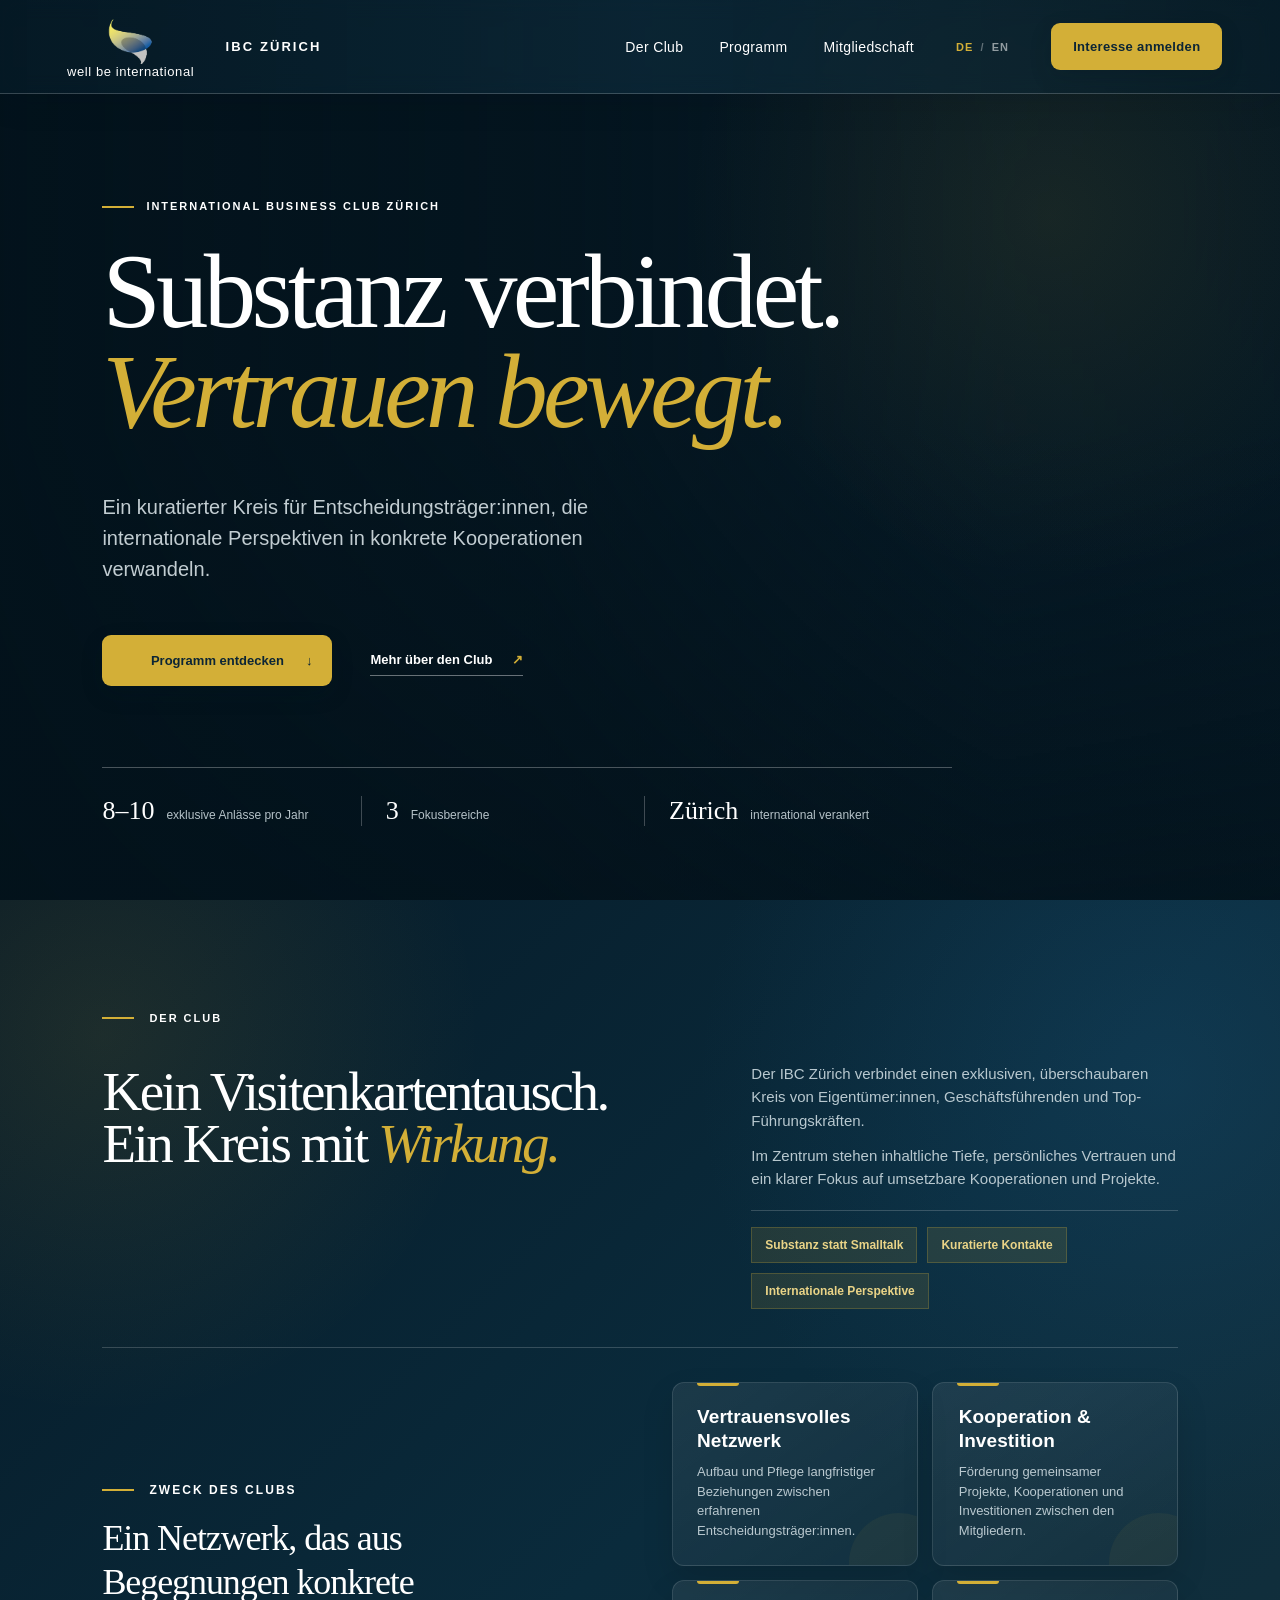
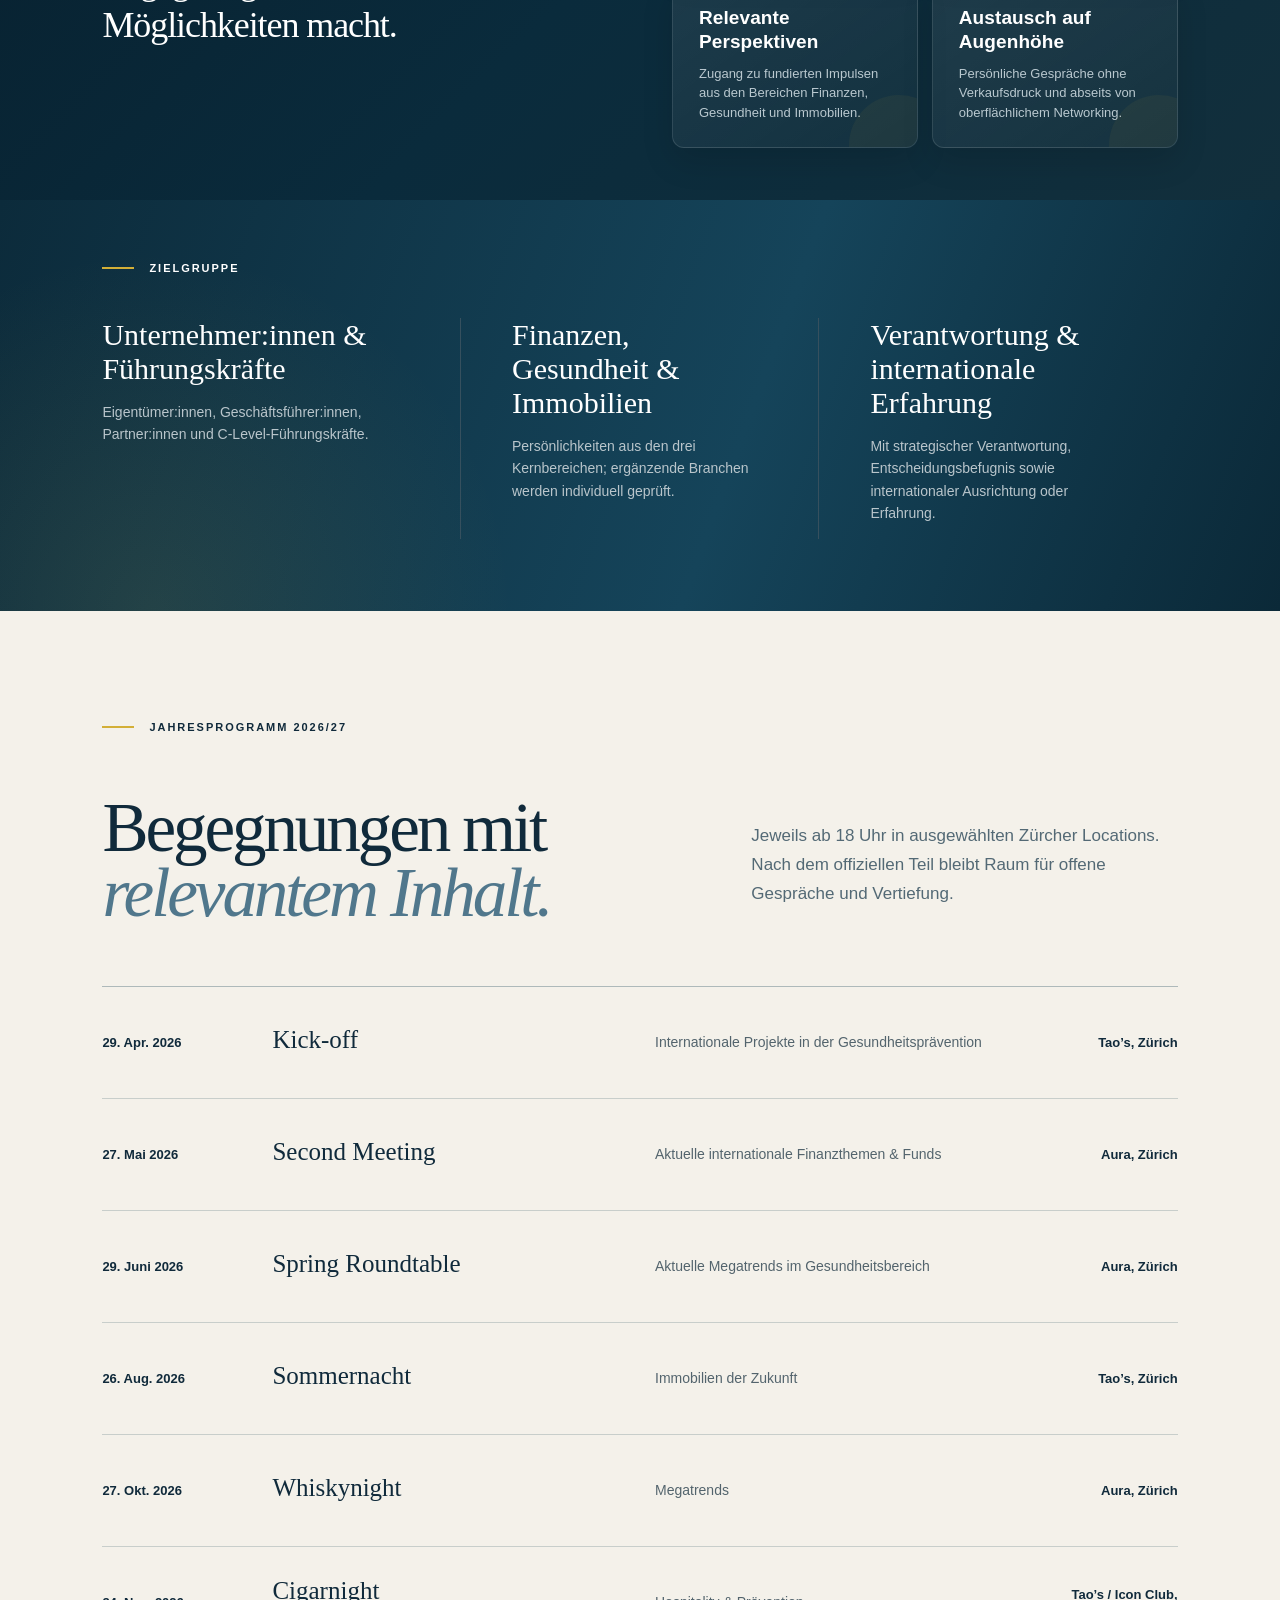
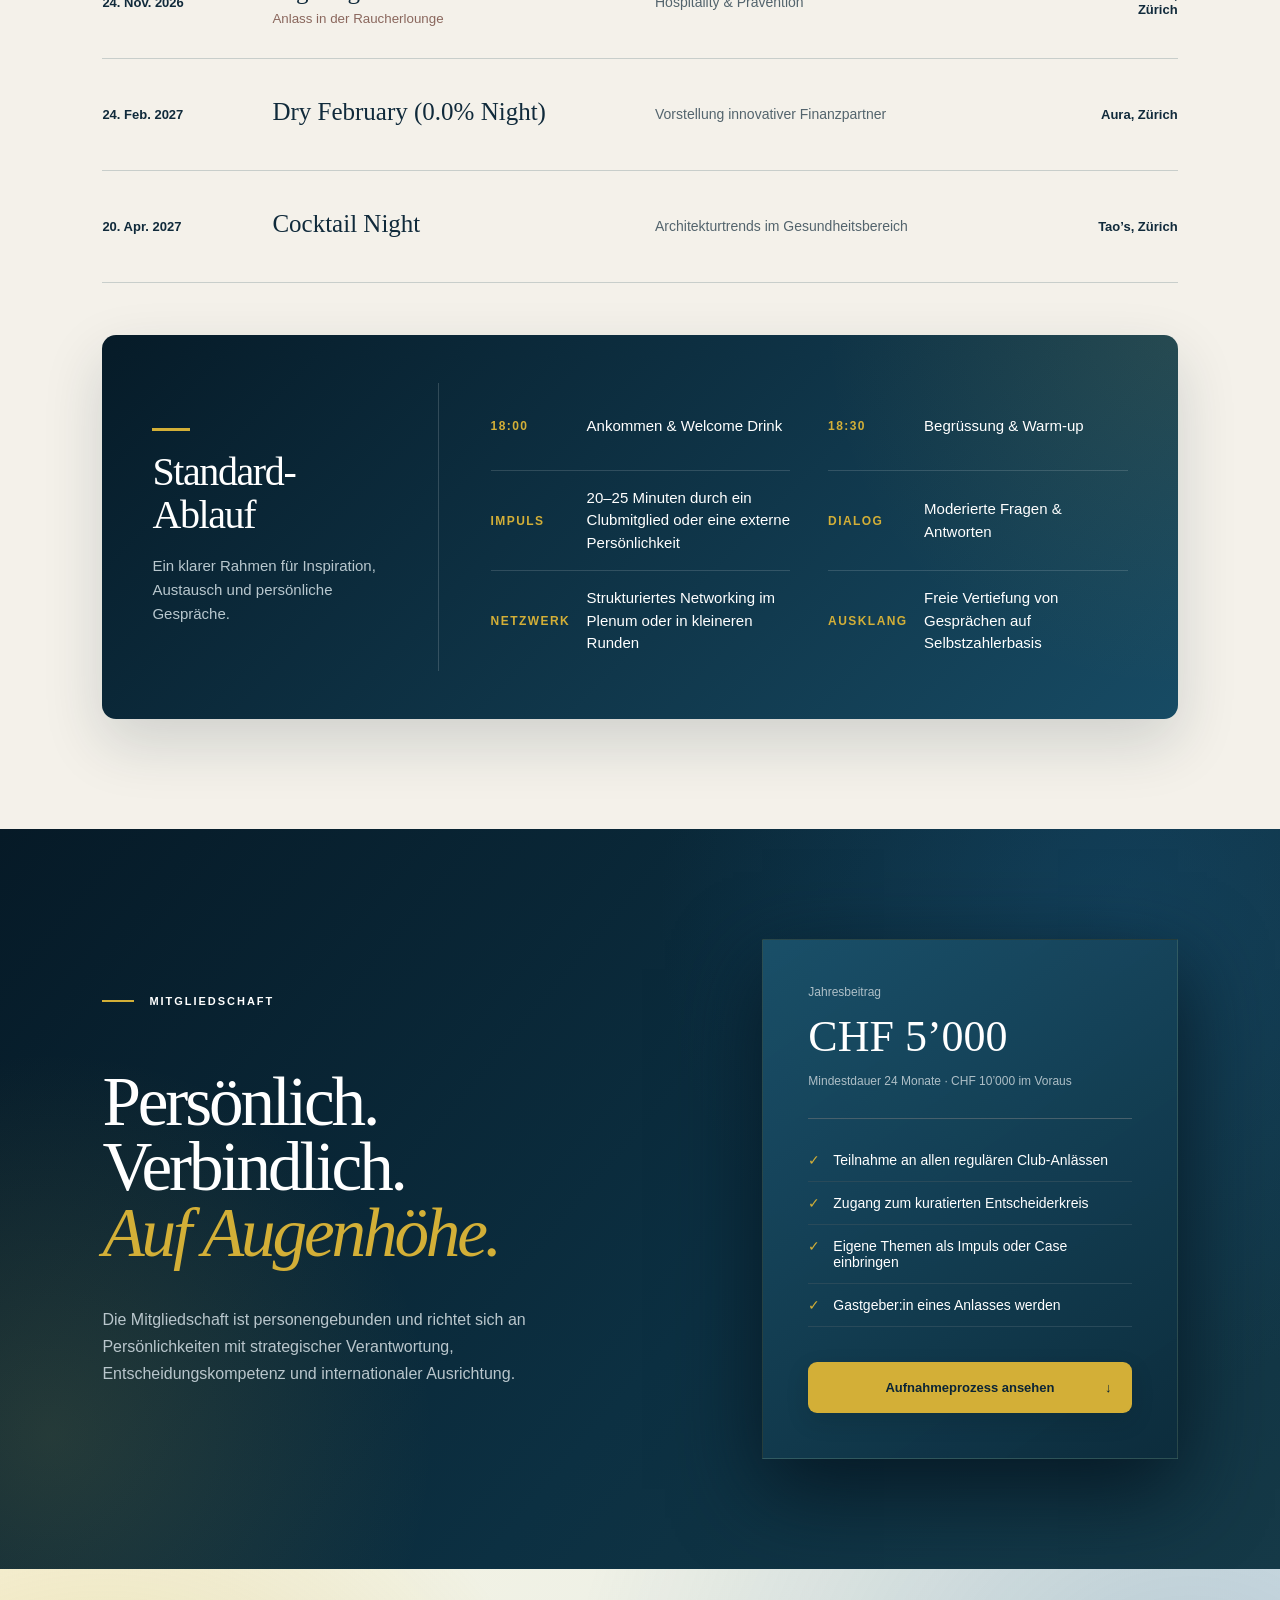
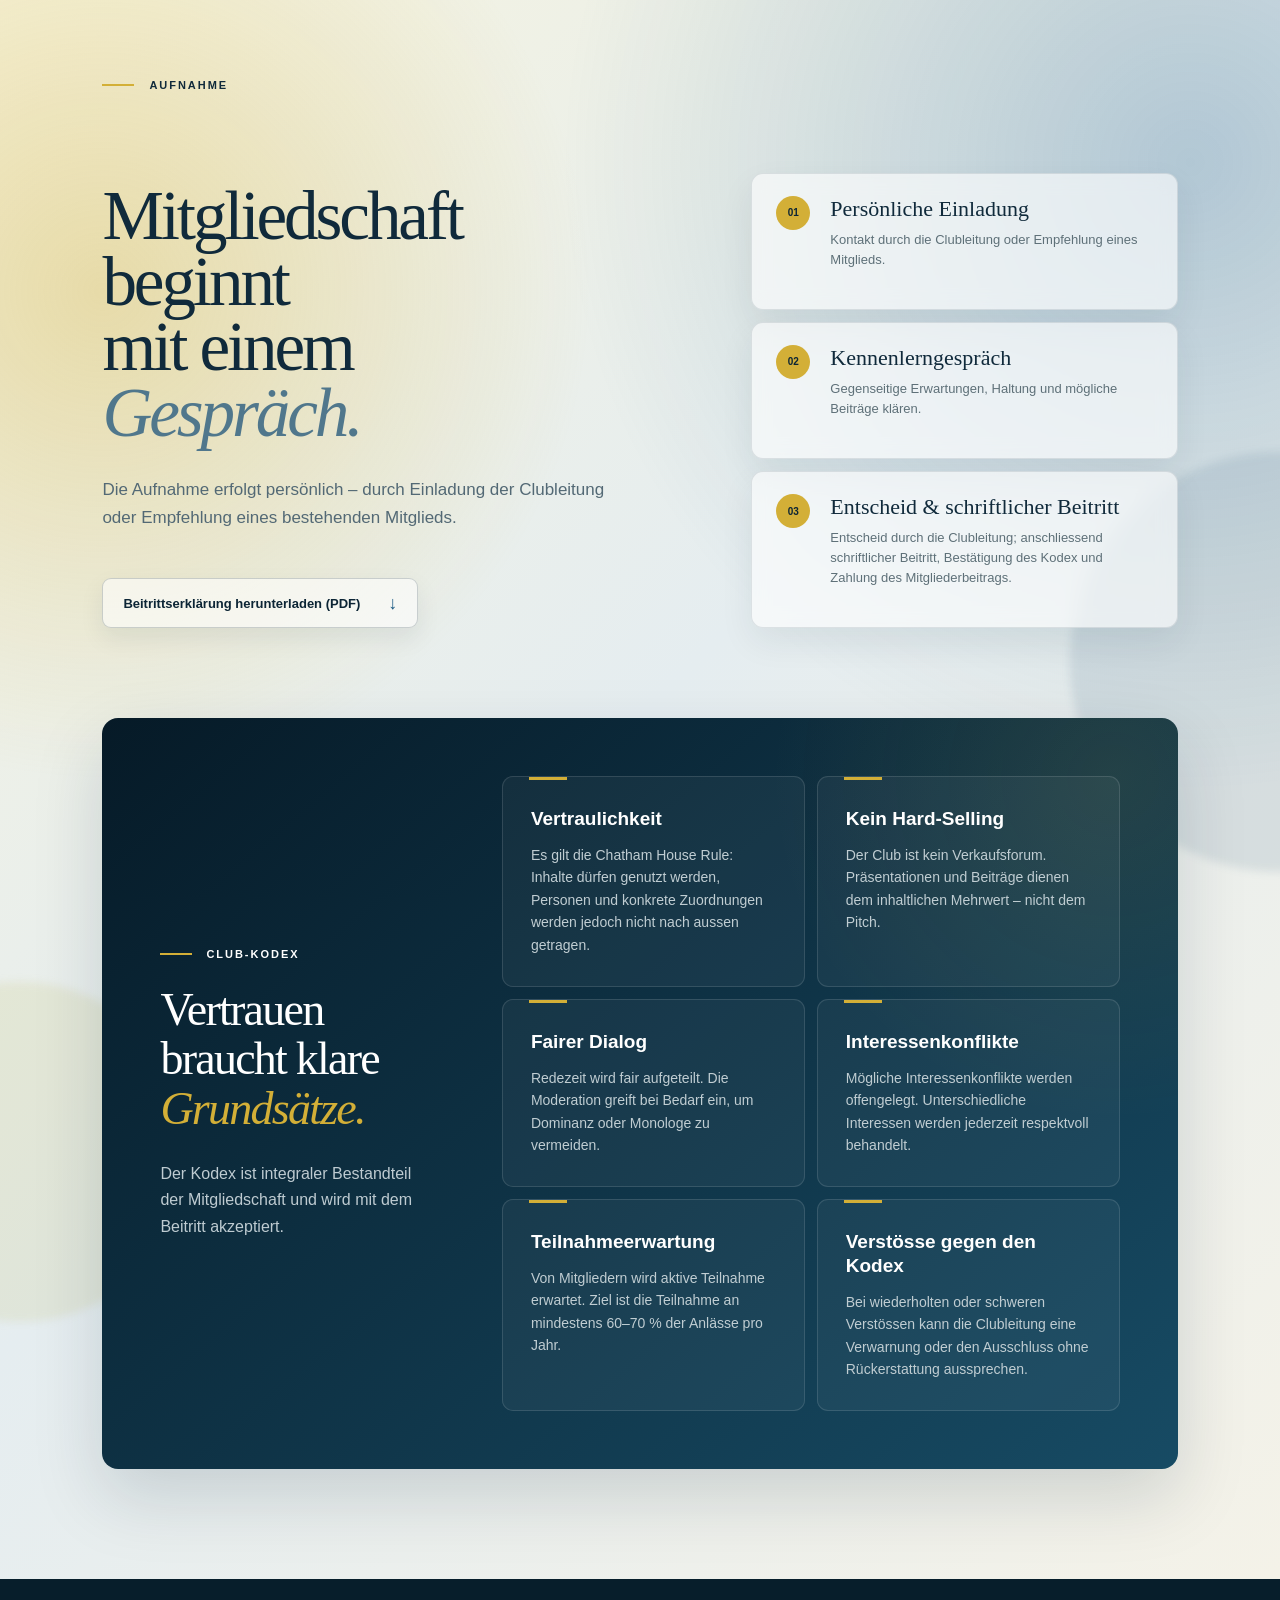
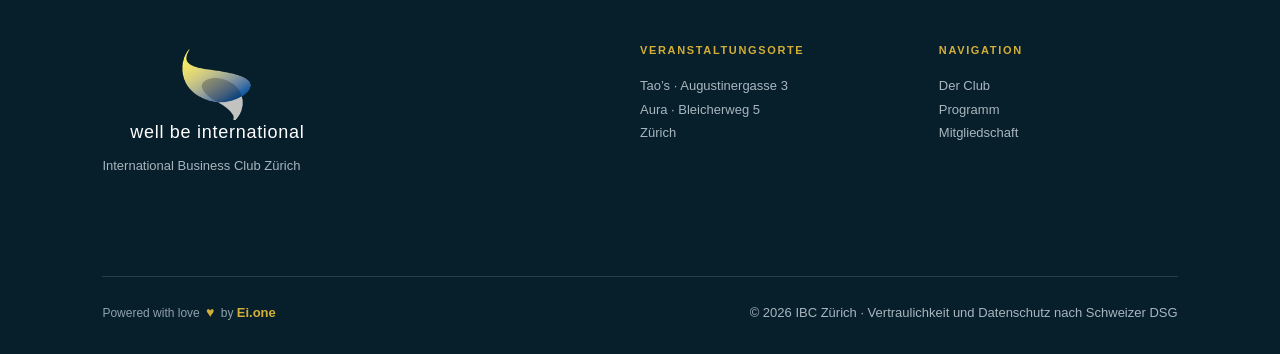
==== index.html @ 3a2393db "Nest footer credit and legal text in one row" ====
<!doctype html>
<html lang="de">
<head>
    <meta charset="utf-8">
    <meta name="viewport" content="width=device-width, initial-scale=1">
    <meta name="description" content="Der kuratierte Business Club für Entscheidungsträger:innen aus Finanzen, Gesundheit und Immobilien.">
    <title>IBC Zürich | International Business Club</title>
    <link rel="icon" type="image/png" href="logo.png">
    <link rel="stylesheet" href="style-d3af37.css">
</head>
<body>
<main>
    <header class="nav-shell">
        <a class="brand" href="#top" aria-label="IBC Zürich Startseite">
            <span class="logo-lockup" aria-hidden="true"><span class="logo-symbol"></span><span class="logo-text">well be international</span></span>
            <span>IBC Zürich</span>
        </a>
        <nav aria-label="Hauptnavigation">
            <a href="#club">Der Club</a><a href="#programm">Programm</a><a href="#mitgliedschaft">Mitgliedschaft</a>
        </nav>
        <div class="language-switch" aria-label="Language"><a href="index.html" class="active">DE</a><span>/</span><a href="en.html" class="">EN</a></div>
        <a class="nav-cta" href="#aufnahme">Interesse anmelden</a>
    </header>

    <section class="hero" id="top">
        <div class="hero-media" aria-hidden="true">
            <figure class="hero-frame frame-1"><img src="hero-01-enhanced.webp" alt=""></figure><figure class="hero-frame frame-2"><img src="hero-02-enhanced.webp" alt=""></figure><figure class="hero-frame frame-3"><img src="hero-03-enhanced.webp" alt=""></figure><figure class="hero-frame frame-4"><img src="hero-04-enhanced.webp" alt=""></figure><figure class="hero-frame frame-5"><img src="hero-05-enhanced.webp" alt=""></figure>        </div>
        <div class="hero-shade" aria-hidden="true"></div>
        <div class="eyebrow"><span></span>International Business Club Zürich</div>
        <h1>Substanz verbindet.<br><em>Vertrauen bewegt.</em></h1>
        <p class="hero-copy">Ein kuratierter Kreis für Entscheidungsträger:innen, die internationale Perspektiven in konkrete Kooperationen verwandeln.</p>
        <div class="hero-actions"><a class="button primary" href="#programm">Programm entdecken <span>↓</span></a><a class="text-link" href="#club">Mehr über den Club <span>↗</span></a></div>
        <div class="hero-meta"><div><strong>8–10</strong><span>exklusive Anlässe pro Jahr</span></div><div><strong>3</strong><span>Fokusbereiche</span></div><div><strong>Zürich</strong><span>international verankert</span></div></div>
    </section>

    <section class="intro section" id="club">
        <div class="section-label">Der Club</div>
        <div class="intro-grid">
            <h2>Kein Visitenkartentausch.<br>Ein Kreis mit <em>Wirkung.</em></h2>
            <div class="intro-copy"><p>Der IBC Zürich verbindet einen exklusiven, überschaubaren Kreis von Eigentümer:innen, Geschäftsführenden und Top-Führungskräften.</p><p>Im Zentrum stehen inhaltliche Tiefe, persönliches Vertrauen und ein klarer Fokus auf umsetzbare Kooperationen und Projekte.</p><div class="principles"><span>Substanz statt Smalltalk</span><span>Kuratierte Kontakte</span><span>Internationale Perspektive</span></div></div>
        </div>
        <div class="club-purpose">
            <div class="purpose-heading"><span>Zweck des Clubs</span><h3>Ein Netzwerk, das aus Begegnungen konkrete Möglichkeiten macht.</h3></div>
            <div class="purpose-grid"><article><div><strong>Vertrauensvolles Netzwerk</strong><p>Aufbau und Pflege langfristiger Beziehungen zwischen erfahrenen Entscheidungsträger:innen.</p></div></article><article><div><strong>Kooperation &amp; Investition</strong><p>Förderung gemeinsamer Projekte, Kooperationen und Investitionen zwischen den Mitgliedern.</p></div></article><article><div><strong>Relevante Perspektiven</strong><p>Zugang zu fundierten Impulsen aus den Bereichen Finanzen, Gesundheit und Immobilien.</p></div></article><article><div><strong>Austausch auf Augenhöhe</strong><p>Persönliche Gespräche ohne Verkaufsdruck und abseits von oberflächlichem Networking.</p></div></article></div>
        </div>
    </section>

    <section class="benefit-band"><div class="benefit-heading">Zielgruppe</div><div class="benefit-grid"><article><h3>Unternehmer:innen &amp; Führungskräfte</h3><p>Eigentümer:innen, Geschäftsführer:innen, Partner:innen und C-Level-Führungskräfte.</p></article><article><h3>Finanzen, Gesundheit &amp; Immobilien</h3><p>Persönlichkeiten aus den drei Kernbereichen; ergänzende Branchen werden individuell geprüft.</p></article><article><h3>Verantwortung &amp; internationale Erfahrung</h3><p>Mit strategischer Verantwortung, Entscheidungsbefugnis sowie internationaler Ausrichtung oder Erfahrung.</p></article></div></section>

    <section class="program section" id="programm">
        <div class="section-label">Jahresprogramm 2026/27</div>
        <div class="program-head"><h2>Begegnungen mit<br><em>relevantem Inhalt.</em></h2><p>Jeweils ab 18 Uhr in ausgewählten Zürcher Locations. Nach dem offiziellen Teil bleibt Raum für offene Gespräche und Vertiefung.</p></div>
        <div class="events"><article class="event"><time>29. Apr. 2026</time><div><h3>Kick-off</h3></div><p>Internationale Projekte in der Gesundheitsprävention</p><span class="place">Tao’s, Zürich</span></article><article class="event"><time>27. Mai 2026</time><div><h3>Second Meeting</h3></div><p>Aktuelle internationale Finanzthemen &amp; Funds</p><span class="place">Aura, Zürich</span></article><article class="event"><time>29. Juni 2026</time><div><h3>Spring Roundtable</h3></div><p>Aktuelle Megatrends im Gesundheitsbereich</p><span class="place">Aura, Zürich</span></article><article class="event"><time>26. Aug. 2026</time><div><h3>Sommernacht</h3></div><p>Immobilien der Zukunft</p><span class="place">Tao’s, Zürich</span></article><article class="event"><time>27. Okt. 2026</time><div><h3>Whiskynight</h3></div><p>Megatrends</p><span class="place">Aura, Zürich</span></article><article class="event"><time>24. Nov. 2026</time><div><h3>Cigarnight</h3><small>Anlass in der Raucherlounge</small></div><p>Hospitality &amp; Prävention</p><span class="place">Tao’s / Icon Club, Zürich</span></article><article class="event"><time>24. Feb. 2027</time><div><h3>Dry February (0.0% Night)</h3></div><p>Vorstellung innovativer Finanzpartner</p><span class="place">Aura, Zürich</span></article><article class="event"><time>20. Apr. 2027</time><div><h3>Cocktail Night</h3></div><p>Architekturtrends im Gesundheitsbereich</p><span class="place">Tao’s, Zürich</span></article></div>
        <div class="standard-agenda"><div class="agenda-head"><span>Standard-Ablauf</span><p>Ein klarer Rahmen für Inspiration, Austausch und persönliche Gespräche.</p></div><div class="agenda-grid"><article><span>18:00</span><strong>Ankommen &amp; Welcome Drink</strong></article><article><span>18:30</span><strong>Begrüssung &amp; Warm-up</strong></article><article><span>Impuls</span><strong>20–25 Minuten durch ein Clubmitglied oder eine externe Persönlichkeit</strong></article><article><span>Dialog</span><strong>Moderierte Fragen &amp; Antworten</strong></article><article><span>Netzwerk</span><strong>Strukturiertes Networking im Plenum oder in kleineren Runden</strong></article><article><span>Ausklang</span><strong>Freie Vertiefung von Gesprächen auf Selbstzahlerbasis</strong></article></div></div>
    </section>

    <section class="membership section" id="mitgliedschaft">
        <div class="membership-copy"><div class="section-label light">Mitgliedschaft</div><h2>Persönlich.<br>Verbindlich.<br><em>Auf Augenhöhe.</em></h2><p>Die Mitgliedschaft ist personengebunden und richtet sich an Persönlichkeiten mit strategischer Verantwortung, Entscheidungskompetenz und internationaler Ausrichtung.</p></div>
        <div class="membership-card"><div class="price"><span>Jahresbeitrag</span><strong>CHF 5’000</strong><small>Mindestdauer 24 Monate · CHF 10’000 im Voraus</small></div><ul><li>Teilnahme an allen regulären Club-Anlässen</li><li>Zugang zum kuratierten Entscheiderkreis</li><li>Eigene Themen als Impuls oder Case einbringen</li><li>Gastgeber:in eines Anlasses werden</li></ul><a class="button light-button" href="#aufnahme">Aufnahmeprozess ansehen <span>↓</span></a></div>
    </section>

    <section class="admission section" id="aufnahme">
        <div class="section-label">Aufnahme</div>
        <div class="admission-grid"><div><h2>Mitgliedschaft beginnt<br>mit einem <em>Gespräch.</em></h2><p>Die Aufnahme erfolgt persönlich – durch Einladung der Clubleitung oder Empfehlung eines bestehenden Mitglieds.</p><a class="admission-download" href="Beitrittserklaerung-IBC-Zuerich.pdf" download>Beitrittserklärung herunterladen (PDF)<span aria-hidden="true">↓</span></a></div><ol><li><span>01</span><div><strong>Persönliche Einladung</strong><p>Kontakt durch die Clubleitung oder Empfehlung eines Mitglieds.</p></div></li><li><span>02</span><div><strong>Kennenlerngespräch</strong><p>Gegenseitige Erwartungen, Haltung und mögliche Beiträge klären.</p></div></li><li><span>03</span><div><strong>Entscheid &amp; schriftlicher Beitritt</strong><p>Entscheid durch die Clubleitung; anschliessend schriftlicher Beitritt, Bestätigung des Kodex und Zahlung des Mitgliederbeitrags.</p></div></li></ol></div>
        <section class="codex-panel" id="kodex"><div class="codex-intro"><span>Club-Kodex</span><h3>Vertrauen braucht klare <em>Grundsätze.</em></h3><p>Der Kodex ist integraler Bestandteil der Mitgliedschaft und wird mit dem Beitritt akzeptiert.</p></div><div class="codex-grid"><article><strong>Vertraulichkeit</strong><p>Es gilt die Chatham House Rule: Inhalte dürfen genutzt werden, Personen und konkrete Zuordnungen werden jedoch nicht nach aussen getragen.</p></article><article><strong>Kein Hard-Selling</strong><p>Der Club ist kein Verkaufsforum. Präsentationen und Beiträge dienen dem inhaltlichen Mehrwert – nicht dem Pitch.</p></article><article><strong>Fairer Dialog</strong><p>Redezeit wird fair aufgeteilt. Die Moderation greift bei Bedarf ein, um Dominanz oder Monologe zu vermeiden.</p></article><article><strong>Interessenkonflikte</strong><p>Mögliche Interessenkonflikte werden offengelegt. Unterschiedliche Interessen werden jederzeit respektvoll behandelt.</p></article><article><strong>Teilnahmeerwartung</strong><p>Von Mitgliedern wird aktive Teilnahme erwartet. Ziel ist die Teilnahme an mindestens 60–70 % der Anlässe pro Jahr.</p></article><article><strong>Verstösse gegen den Kodex</strong><p>Bei wiederholten oder schweren Verstössen kann die Clubleitung eine Verwarnung oder den Ausschluss ohne Rückerstattung aussprechen.</p></article></div></section>
    </section>

    <footer>
        <div class="footer-brand"><div class="footer-logo" aria-label="Well Be International"><span class="footer-logo-symbol" aria-hidden="true"></span><span class="footer-logo-text">well be international</span></div><p>International Business Club Zürich</p></div>
        <div><strong>Veranstaltungsorte</strong><p>Tao’s · Augustinergasse 3<br>Aura · Bleicherweg 5<br>Zürich</p></div>
        <div><strong>Navigation</strong><a href="#club">Der Club</a><a href="#programm">Programm</a><a href="#mitgliedschaft">Mitgliedschaft</a></div>
        <div class="footer-bottom"><p class="creator-credit">Powered with love <span class="heart" aria-label="love">♥</span> by <a href="https://ei.one" target="_blank" rel="noopener noreferrer">Ei.one</a></p><p class="legal">© 2026 IBC Zürich · Vertraulichkeit und Datenschutz nach Schweizer DSG</p></div>
    </footer>
</main>
<script>
(() => {
    const storageKey = 'ibc-language-scroll-position';
    const savedPosition = sessionStorage.getItem(storageKey);

    if (savedPosition !== null) {
        sessionStorage.removeItem(storageKey);
        history.scrollRestoration = 'manual';
        requestAnimationFrame(() => requestAnimationFrame(() => {
            window.scrollTo({ top: Number(savedPosition), left: 0, behavior: 'auto' });
        }));
    }

    document.querySelectorAll('.language-switch a').forEach((link) => {
        link.addEventListener('click', () => {
            sessionStorage.setItem(storageKey, String(window.scrollY));
        });
    });
})();
</script>
</body>
</html>
---- style-d3af37.css ----
:root { --ink:#102a3b; --navy:#0c2535; --brand-blue:#1e5b84; --brand-gold:#b7aa4d; --lime:#D3AF37; --warm:#f4f1ea; --muted:#687780; }
* { box-sizing:border-box; }
html { max-width:100%; overflow-x:clip; scroll-behavior:smooth; }
body { width:100%; max-width:100%; margin:0; overflow-x:hidden; color:var(--ink); background:#fff; font-family:Arial, Helvetica, sans-serif; }
main { width:100%; max-width:100%; overflow-x:clip; }
img { max-width:100%; }
.intro-grid>*,.program-head>*,.admission-grid>*,.membership>*,.club-purpose>*,.purpose-grid>*,.agenda-grid>*,.codex-grid>* { min-width:0; }
a { color:inherit; text-decoration:none; }
.nav-shell { width:100%; height:94px; display:flex; align-items:center; gap:42px; padding:0 4.5vw; border-bottom:1px solid rgba(255,255,255,.2); position:fixed; top:0; left:0; z-index:100; background:linear-gradient(90deg,rgba(7,30,43,.58),rgba(18,56,76,.44),rgba(7,30,43,.56)); color:#fff; backdrop-filter:blur(10px); box-shadow:0 8px 30px rgba(2,15,23,.12); font-family:"Segoe UI Variable","Segoe UI",Helvetica,Arial,sans-serif; }
.brand { display:flex; align-items:center; gap:22px; margin-right:auto; font-size:13px; font-weight:650; letter-spacing:.16em; text-transform:uppercase; }
.logo-lockup { width:146px; height:76px; display:flex; flex-direction:column; align-items:center; justify-content:center; gap:1px; }
.logo-symbol { width:72px; height:48px; display:block; background:url('club-01.png') right top/116px auto no-repeat; }
.logo-text { color:#fff; font-size:13px; line-height:1; font-weight:400; letter-spacing:.045em; text-transform:lowercase; white-space:nowrap; }
nav { display:flex; gap:36px; font-size:14px; } nav a { position:relative; font-weight:500; letter-spacing:.025em; transition:color .2s ease; } nav a:after { content:""; position:absolute; left:0; right:100%; bottom:-8px; height:1px; background:var(--lime); transition:right .25s ease; } nav a:hover { color:#fff; } nav a:hover:after { right:0; }
.language-switch { display:flex; align-items:center; gap:7px; font-size:11px; font-weight:700; letter-spacing:.1em; }.language-switch span { color:rgba(255,255,255,.35); }.language-switch a { color:rgba(255,255,255,.55); transition:color .2s ease; }.language-switch a:hover,.language-switch a.active { color:var(--lime); }
.nav-cta { background:var(--lime); color:var(--navy); padding:16px 22px; border-radius:9px; display:inline-flex; align-items:center; justify-content:center; text-align:center; font-size:13px; font-weight:650; letter-spacing:.025em; box-shadow:0 8px 22px rgba(7,22,30,.16); transition:transform .2s ease,background .2s ease,box-shadow .2s ease; }.nav-cta:hover { background:#E2C45F; transform:translateY(-2px); box-shadow:0 12px 28px rgba(7,22,30,.24); }
.nav-cta span,.button span,.text-link span { margin-left:16px; color:var(--lime); }
.hero { min-height:100vh; padding:18vh 8vw 4vh; position:relative; overflow:hidden; display:flex; flex-direction:column; justify-content:center; background:#061a26; color:#fff; isolation:isolate; }
.hero-media,.hero-shade,.hero-frame { position:absolute; inset:0; margin:0; }
.hero-media { z-index:-3; overflow:hidden; background:#061a26; }
.hero-frame { opacity:0; animation:cinematic-fade 30s infinite; }
.hero-frame img { width:100%; height:100%; object-fit:cover; filter:none; image-rendering:auto; backface-visibility:hidden; animation:cinematic-drift 30s infinite ease-in-out; }
.frame-1 { animation-delay:0s; }.frame-2 { animation-delay:6s; }.frame-3 { animation-delay:12s; }.frame-4 { animation-delay:18s; }.frame-5 { animation-delay:24s; }
.frame-2 img { animation-delay:-5s; }.frame-3 img { animation-delay:-10s; }.frame-4 img { animation-delay:-15s; }.frame-5 img { animation-delay:-20s; }
.hero-shade { z-index:-2; background:linear-gradient(90deg,rgba(3,18,27,.9) 0%,rgba(3,18,27,.63) 42%,rgba(3,18,27,.12) 78%,rgba(3,18,27,.22) 100%),linear-gradient(0deg,rgba(3,18,27,.62),transparent 52%); }
.hero:after { content:''; position:absolute; inset:0; z-index:-1; background:radial-gradient(circle at 82% 24%,rgba(211,175,55,.09),transparent 29%); }
@keyframes cinematic-fade { 0%{opacity:0} 6%{opacity:1} 20%{opacity:1} 26%{opacity:0} 100%{opacity:0} }
@keyframes cinematic-drift { 0%{transform:scale(1.02) translate3d(-.6%,0,0)} 50%{transform:scale(1.07) translate3d(.6%,-.35%,0)} 100%{transform:scale(1.02) translate3d(-.6%,0,0)} }
.eyebrow,.section-label { text-transform:uppercase; letter-spacing:.18em; font-size:11px; font-weight:700; position:relative; z-index:1; }
.eyebrow span { display:inline-block; width:32px; height:2px; background:var(--lime); vertical-align:middle; margin-right:12px; }
h1,h2 { font-family:Georgia, 'Times New Roman', serif; font-weight:400; letter-spacing:-.045em; line-height:.95; margin:30px 0; }
h1 { font-size:clamp(64px,8.2vw,126px); max-width:1050px; position:relative; z-index:1; }
h1 em,h2 em { color:#50778c; font-weight:400; }.hero h1 em { color:var(--lime); }
.hero-copy { max-width:580px; font-size:20px; line-height:1.55; color:#c2cdd2; position:relative; z-index:1; }
.hero-actions { display:flex; align-items:center; gap:38px; margin-top:30px; position:relative; z-index:1; }
.button { position:relative; display:inline-flex; align-items:center; justify-content:center; min-width:230px; padding:18px 44px; border-radius:9px; text-align:center; font-size:13px; font-weight:700; box-shadow:0 8px 22px rgba(7,22,30,.16); transition:transform .2s ease,background .2s ease,box-shadow .2s ease; }
.button > span { position:absolute; right:20px; margin-left:0; }
.button:hover { transform:translateY(-2px); box-shadow:0 12px 28px rgba(7,22,30,.24); }
.primary { background:var(--lime); color:var(--navy); }.primary span { color:var(--navy); }.text-link { font-size:13px; font-weight:700; border-bottom:1px solid rgba(255,255,255,.4); padding:8px 0; }
.hero-meta { display:grid; grid-template-columns:repeat(3,1fr); margin-top:9vh; padding-top:28px; border-top:1px solid rgba(255,255,255,.28); width:min(850px,70vw); position:relative; z-index:1; }
.hero-meta div { display:flex; align-items:baseline; gap:12px; border-right:1px solid rgba(255,255,255,.24); padding-right:24px; margin-right:24px; }.hero-meta div:last-child { border:0; }
.hero-meta strong { font:400 26px Georgia,serif; }.hero-meta span { font-size:12px; color:#b5c2c8; }
.section { padding:110px 8vw; }.section-label { color:#627784; margin-bottom:62px; }
.intro { height:100vh; max-height:100vh; min-height:0; padding-top:112px; padding-bottom:46px; overflow:hidden; display:flex; flex-direction:column; background:radial-gradient(circle at 8% 15%,rgba(211,175,55,.11),transparent 27%),radial-gradient(circle at 91% 20%,rgba(30,91,132,.28),transparent 34%),linear-gradient(135deg,#061a27 0%,#0a2b3c 58%,#122f3c 100%); color:#fff; }
.intro .section-label { margin-bottom:30px; display:flex; align-items:center; gap:15px; color:#fff; font-size:11px; font-weight:700; letter-spacing:.18em; }
.intro .section-label:before { content:""; width:32px; height:2px; flex:0 0 32px; background:var(--lime); }
.intro h2 em { color:var(--lime); }
.intro-grid,.program-head,.admission-grid { display:grid; grid-template-columns:1.1fr .9fr; gap:10vw; }
h2 { font-size:clamp(48px,5.4vw,82px); }.intro-copy { padding-top:22px; }.intro-copy>p,.program-head>p,.admission-grid>div>p { font-size:17px; line-height:1.7; color:#536975; }.intro .intro-copy>p { color:#b8c8cf; }
.principles { border-top:1px solid rgba(255,255,255,.18); margin-top:35px; padding-top:24px; display:flex; flex-wrap:wrap; gap:10px; }.principles span { background:rgba(211,175,55,.12); color:#EAD487; border:1px solid rgba(211,175,55,.24); padding:10px 13px; font-size:12px; font-weight:700; }
.intro h2 { margin:12px 0 22px; font-size:clamp(44px,4.3vw,66px); }
.intro .intro-copy { padding-top:8px; }.intro .intro-copy>p { margin:0 0 12px; font-size:15px; line-height:1.55; }
.intro .principles { margin-top:20px; padding-top:16px; }
.club-purpose { flex:1; min-height:0; margin-top:38px; padding-top:28px; border-top:1px solid rgba(255,255,255,.18); display:grid; grid-template-columns:1fr 1fr; align-items:center; gap:5vw; }
.purpose-heading { height:100%; display:flex; flex-direction:column; align-items:flex-start; justify-content:center; align-self:stretch; padding:0 3vw 0 0; text-align:left; }
.purpose-heading>span { margin-bottom:20px; display:flex; align-items:center; gap:15px; color:#fff; font-size:12px; font-weight:700; letter-spacing:.17em; text-transform:uppercase; }
.purpose-heading>span:before { content:""; width:32px; height:2px; flex:0 0 32px; background:var(--lime); }
.purpose-heading h3 { max-width:500px; margin:0; font:400 36px/1.2 Georgia,serif; letter-spacing:-.03em; }
.purpose-grid { width:100%; align-self:center; display:grid; grid-template-columns:repeat(2,1fr); gap:14px; }
.purpose-grid article { min-height:134px; position:relative; display:flex; align-items:center; padding:25px 26px; overflow:hidden; border:1px solid rgba(255,255,255,.12); border-radius:12px; background:linear-gradient(145deg,rgba(255,255,255,.075),rgba(255,255,255,.025)); box-shadow:0 14px 32px rgba(0,0,0,.12); transition:transform .25s ease,border-color .25s ease,background .25s ease; }
.purpose-grid article:before { content:""; position:absolute; top:0; left:24px; width:42px; height:3px; border-radius:0 0 4px 4px; background:var(--lime); }
.purpose-grid article:after { content:""; position:absolute; right:-32px; bottom:-48px; width:100px; height:100px; border-radius:50%; background:rgba(211,175,55,.055); }
.purpose-grid article:hover { transform:translateY(-3px); border-color:rgba(211,175,55,.32); background:linear-gradient(145deg,rgba(255,255,255,.095),rgba(255,255,255,.035)); }
.purpose-grid article:nth-child(-n+2) { padding-top:22px; }
.purpose-grid article:first-child { padding-left:24px; }
.purpose-grid strong { display:block; margin-bottom:10px; font:600 19px/1.25 "Segoe UI Variable","Segoe UI",Arial,sans-serif; letter-spacing:.005em; }
.purpose-grid p { margin:0; color:#b9c8cf; font-size:13px; line-height:1.5; }
.benefit-band { background:radial-gradient(circle at 12% 100%,rgba(183,170,77,.12),transparent 30%),linear-gradient(110deg,#0c2b3b,#15445a 58%,#0b2938); color:#fff; padding:62px 8vw 72px; }
.benefit-heading { margin-bottom:44px; display:flex; align-items:center; gap:15px; color:#fff; font-size:11px; font-weight:700; letter-spacing:.18em; text-transform:uppercase; }
.benefit-heading:before { content:""; width:32px; height:2px; flex:0 0 32px; background:var(--lime); }
.benefit-grid { display:grid; grid-template-columns:repeat(3,1fr); gap:0; }
.benefit-band article { padding:0 4vw; border-right:1px solid #36505e; }.benefit-band article:first-child { padding-left:0; }.benefit-band article:last-child { border:0; }
.benefit-band h3 { font:400 30px Georgia,serif; margin:0 0 15px; }.benefit-band p { color:#b9c5cb; line-height:1.6; font-size:14px; }
.program { background:var(--warm); }.program-head { align-items:end; margin-bottom:60px; }.program-head h2 { margin:0; }.events { border-top:1px solid #aeb9ba; }
.program .section-label { display:flex; align-items:center; gap:15px; color:var(--ink); }
.program .section-label:before { content:""; width:32px; height:2px; flex:0 0 32px; background:var(--lime); }
.event { min-height:112px; display:grid; grid-template-columns:150px 1.2fr 1.2fr 140px; align-items:center; gap:20px; border-bottom:1px solid #c8cecb; transition:.2s; }.event:hover { background:rgba(255,255,255,.55); padding:0 12px; }
.event time,.place { font-size:13px; font-weight:700; }.event h3 { font:400 25px Georgia,serif; margin:0 0 4px; }.event small { color:#8a675d; }.event p { font-size:14px; color:#53646d; }.place { text-align:right; }
.standard-agenda { margin-top:52px; padding:48px 50px; display:grid; grid-template-columns:.62fr 1.38fr; gap:52px; overflow:hidden; border-radius:14px; background:radial-gradient(circle at 100% 0%,rgba(211,175,55,.1),transparent 31%),linear-gradient(135deg,#061b28,#174b64); color:#fff; box-shadow:0 24px 60px rgba(16,42,59,.16); }
.agenda-head { display:flex; align-items:flex-start; justify-content:center; flex-direction:column; gap:18px; margin:0; padding:0 48px 0 0; border-right:1px solid rgba(255,255,255,.16); border-bottom:0; }
.agenda-head>span { position:relative; padding-top:22px; font:400 40px/1.08 Georgia,serif; letter-spacing:-.035em; }
.agenda-head>span:before { content:""; position:absolute; top:0; left:0; width:38px; height:3px; background:var(--lime); }
.agenda-head p { max-width:360px; margin:0; color:#b8c7ce; font-size:15px; line-height:1.6; text-align:left; }
.agenda-grid { display:grid; grid-template-columns:repeat(2,1fr); column-gap:38px; }
.agenda-grid article { min-height:88px; display:grid; grid-template-columns:82px 1fr; align-items:center; gap:14px; padding:16px 0; border-right:0; border-bottom:1px solid rgba(255,255,255,.14); }
.agenda-grid article:nth-child(3n) { border-right:0; }.agenda-grid article:nth-last-child(-n+3) { border-bottom:1px solid rgba(255,255,255,.14); }.agenda-grid article:nth-last-child(-n+2) { border-bottom:0; }
.agenda-grid article>span { display:block; margin:0; color:var(--lime); font-size:12px; font-weight:700; letter-spacing:.12em; text-transform:uppercase; }
.agenda-grid article strong { display:block; max-width:none; color:#fff; font:500 15px/1.5 "Segoe UI Variable","Segoe UI",Arial,sans-serif; }
.membership { background:radial-gradient(circle at 4% 82%,rgba(183,170,77,.16),transparent 28%),radial-gradient(circle at 88% 12%,rgba(30,91,132,.34),transparent 36%),linear-gradient(130deg,#061a27,#0c3042 58%,#153947); color:#fff; display:grid; grid-template-columns:1fr .8fr; gap:11vw; align-items:center; }.section-label.light { color:#fff; }.membership .section-label { display:flex; align-items:center; gap:15px; }.membership .section-label:before { content:""; width:32px; height:2px; flex:0 0 32px; background:var(--lime); }.membership h2 { margin-bottom:40px; }.membership h2 em { color:var(--lime); }.membership-copy>p { color:#b9c6cc; line-height:1.7; max-width:600px; }
.membership-card { background:linear-gradient(145deg,rgba(27,82,108,.9),rgba(12,44,60,.94)); padding:45px; border:1px solid rgba(211,175,55,.12); box-shadow:0 30px 80px #061925; }.price { border-bottom:1px solid #47606c; padding-bottom:30px; display:flex; flex-direction:column; }.price span,.price small { color:#aebfc7; font-size:12px; }.price strong { font:400 44px Georgia,serif; margin:12px 0; }.membership-card ul { list-style:none; padding:20px 0; margin:0; }.membership-card li { padding:13px 0 13px 25px; border-bottom:1px solid #294a5a; font-size:14px; position:relative; }.membership-card li:before { content:'✓'; color:var(--lime); position:absolute; left:0; }.light-button { background:var(--lime); color:var(--navy); width:100%; margin-top:15px; }.light-button span { color:var(--navy); }
.admission { position:relative; isolation:isolate; overflow:hidden; background:radial-gradient(circle at 8% 20%,rgba(211,175,55,.34),transparent 28%),radial-gradient(circle at 93% 12%,rgba(30,91,132,.26),transparent 34%),linear-gradient(135deg,#f7f4de 0%,#e5edf0 48%,#f4f2e8 100%); }
.admission:before,.admission:after { content:""; position:absolute; z-index:-1; border-radius:50%; filter:blur(4px); pointer-events:none; }
.admission:before { width:340px;height:340px;left:-150px;bottom:16%;background:rgba(188,174,69,.13); }
.admission:after { width:420px;height:420px;right:-210px;top:30%;background:rgba(20,75,111,.1); }
.admission>.section-label,.admission>.admission-grid,.admission>.codex-panel { position:relative;z-index:1; }
.admission .section-label { display:flex; align-items:center; gap:15px; color:var(--ink); }.admission .section-label:before { content:""; width:32px; height:2px; flex:0 0 32px; background:var(--lime); }
.admission-grid ol { list-style:none; display:grid; gap:12px; padding:0; margin:20px 0 0; }
.admission-grid li { display:flex; align-items:flex-start; gap:20px; padding:22px 24px; border:1px solid rgba(16,42,59,.11); border-radius:12px; background:rgba(255,255,255,.62); backdrop-filter:blur(9px); box-shadow:0 14px 34px rgba(16,42,59,.07); transition:transform .25s ease,background .25s ease,border-color .25s ease; }
.admission-grid li:hover { transform:translateX(5px); border-color:rgba(76,118,141,.3); background:rgba(255,255,255,.78); }
.admission-grid li>span { width:34px;height:34px;flex:0 0 34px;display:grid;place-items:center;border-radius:50%;background:var(--lime);color:var(--navy);font-size:10px;font-weight:800; }
.admission-grid strong { font:400 22px Georgia,serif; }.admission-grid li p { margin:8px 0 0; font-size:13px; color:#5e7078; line-height:1.55; }
.admission-download { width:max-content; max-width:100%; margin-top:28px; padding:15px 20px; display:inline-flex; align-items:center; justify-content:center; gap:28px; border:1px solid rgba(16,42,59,.2); border-radius:9px; background:rgba(255,255,255,.58); color:var(--navy); font-size:13px; font-weight:700; box-shadow:0 10px 24px rgba(16,42,59,.08); transition:transform .2s ease,background .2s ease,box-shadow .2s ease; }
.admission-download:hover { transform:translateY(-2px); background:#fff; box-shadow:0 14px 30px rgba(16,42,59,.13); }
.admission-download span { color:var(--brand-blue); font-size:18px; line-height:1; }
.codex-panel { margin-top:90px; padding:58px; display:grid; grid-template-columns:.62fr 1.38fr; gap:64px; overflow:hidden; border-radius:16px; background:radial-gradient(circle at 94% 8%,rgba(211,175,55,.1),transparent 28%),linear-gradient(140deg,#061a27,#174b64); color:#fff; box-shadow:0 28px 70px rgba(10,36,51,.15); }
.codex-intro { display:flex; flex-direction:column; align-items:flex-start; justify-content:center; padding-right:20px; }
.codex-intro>span { margin-bottom:25px; display:flex; align-items:center; gap:14px; color:#fff; font-size:11px; font-weight:700; letter-spacing:.18em; text-transform:uppercase; }
.codex-intro>span:before { content:""; width:32px; height:2px; background:var(--lime); }
.codex-intro h3 { max-width:440px; margin:0 0 27px; font:400 46px/1.08 Georgia,serif; letter-spacing:-.038em; }.codex-intro h3 em { color:var(--lime); font-weight:400; }
.codex-intro p { max-width:410px; margin:0; color:#becbd1; font-size:16px; line-height:1.65; }
.codex-grid { display:grid; grid-template-columns:repeat(2,1fr); gap:12px; }
.codex-grid article { position:relative; min-height:170px; padding:30px 28px; overflow:hidden; border:1px solid rgba(255,255,255,.12); border-radius:11px; background:rgba(255,255,255,.045); transition:transform .25s ease,border-color .25s ease,background .25s ease; }
.codex-grid article:before { content:""; position:absolute; top:0; left:26px; width:38px; height:3px; background:var(--lime); }
.codex-grid article:hover { transform:translateY(-3px); border-color:rgba(211,175,55,.3); background:rgba(255,255,255,.065); }
.codex-grid strong { display:block; margin-bottom:13px; font:600 19px/1.25 "Segoe UI Variable","Segoe UI",Arial,sans-serif; }
.codex-grid p { margin:0; color:#c0cdd2; font-size:14px; line-height:1.6; }
footer { position:relative; background:#071e2b; color:#fff; padding:65px 8vw 30px; display:grid; grid-template-columns:2fr 1fr 1fr; gap:60px; }.footer-logo { width:230px;display:inline-flex;flex-direction:column;align-items:center;gap:3px; }.footer-logo-symbol { width:115px;height:76px;display:block;background:url('club-01.png') right top/185px auto no-repeat; }.footer-logo-text { color:#fff;font:400 18px/1 "Segoe UI Variable","Segoe UI",Arial,sans-serif;letter-spacing:.04em;white-space:nowrap; }.footer-brand p { color:#a7b5bc; }footer strong { display:block; font-size:11px; text-transform:uppercase; letter-spacing:.15em; margin-bottom:18px; color:var(--lime); }footer p,footer a { display:block; font-size:13px; color:#a8b7be; line-height:1.8; }.legal { margin:0; padding:0; border:0; text-align:right; }
.footer-bottom { grid-column:1/-1; display:flex; align-items:center; justify-content:space-between; gap:24px; margin-top:25px; padding-top:24px; border-top:1px solid #29404c; }.creator-credit { margin:0; text-align:left; color:#8fa2ab; font-size:12px; }.creator-credit a { display:inline; color:var(--lime); font-weight:700; }
.creator-credit .heart { display:inline-block; margin:0 3px; color:var(--lime); font-size:14px; line-height:1; }
@media (max-width:900px) { nav { display:none; }.nav-cta { display:none; }.hero { padding-top:80px; }.hero-glow { width:80vw;height:80vw;right:-30vw; }.hero-meta { width:100%; }.intro { height:auto;max-height:none;min-height:100vh;overflow:visible;padding-top:110px;padding-bottom:90px; }.intro-grid,.program-head,.admission-grid,.membership,.club-purpose { grid-template-columns:1fr; gap:35px; }.purpose-grid { grid-template-columns:repeat(2,1fr);margin-top:10px; }.purpose-grid article,.purpose-grid article:nth-child(-n+2) { padding:22px 18px;border:1px solid rgba(255,255,255,.13); }.purpose-grid article:first-child { padding-left:18px; }.benefit-band { grid-template-columns:1fr; }.benefit-band article { padding:30px 0;border-right:0;border-bottom:1px solid #36505e; }.event { grid-template-columns:32px 110px 1fr; padding:20px 0; }.event p,.place { grid-column:3; text-align:left; margin:0; }.agenda-grid { grid-template-columns:repeat(2,1fr); }.agenda-grid article:nth-child(3n) { border-right:1px solid #dce2df; }.agenda-grid article:nth-child(2n) { border-right:0; }.agenda-grid article:nth-last-child(-n+3) { border-bottom:1px solid #dce2df; }.agenda-grid article:nth-last-child(-n+2) { border-bottom:0; }.membership-card { padding:30px; } }
@media (prefers-reduced-motion:reduce) { html { scroll-behavior:auto; }.hero-frame,.hero-frame img { animation:none; }.hero-frame:first-child { opacity:1; } }
@media (max-width:600px) { .nav-shell { height:76px;padding:0 20px; }.logo-lockup { width:118px;height:68px; }.logo-symbol { width:60px;height:41px;background-size:99px auto; }.logo-text { font-size:11px; }.brand>span:last-child { display:none; }.hero,.section { padding-left:24px;padding-right:24px; }.hero { min-height:100vh;padding-top:118px; }.hero-copy { display:none; }.hero-actions { align-items:flex-start;flex-direction:column;gap:20px; }.hero-meta { grid-template-columns:1fr;gap:15px;margin-top:55px; }.hero-meta div { border:0; }.club-purpose { margin-top:65px;padding-top:38px; }.purpose-grid { grid-template-columns:1fr; }.purpose-grid article,.purpose-grid article:nth-child(-n+2) { min-height:0;padding:22px 0;border-top:1px solid rgba(255,255,255,.16); }.purpose-grid article:first-child { border-top:0; }.event { grid-template-columns:28px 1fr; }.event time { grid-column:2; }.event div,.event p,.place { grid-column:2; }.standard-agenda { padding:28px 22px; }.agenda-head { align-items:flex-start;flex-direction:column;gap:12px; }.agenda-head p { text-align:left; }.agenda-grid { grid-template-columns:1fr; }.agenda-grid article,.agenda-grid article:nth-child(2n),.agenda-grid article:nth-child(3n),.agenda-grid article:nth-last-child(-n+2),.agenda-grid article:nth-last-child(-n+3) { border-right:0;border-bottom:1px solid #dce2df; }.agenda-grid article:last-child { border-bottom:0; }.code-note { flex-direction:column;align-items:flex-start;gap:5px; }.membership { padding-top:90px;padding-bottom:90px; }footer { grid-template-columns:1fr; }.legal { grid-column:1; } }
@media (max-width:900px) { .standard-agenda { grid-template-columns:1fr;gap:30px;padding:38px; }.agenda-head { padding:0 0 28px;border-right:0;border-bottom:1px solid rgba(255,255,255,.16); }.agenda-grid { grid-template-columns:repeat(2,1fr); }.agenda-grid article,.agenda-grid article:nth-child(2n),.agenda-grid article:nth-child(3n),.agenda-grid article:nth-last-child(-n+3) { border-right:0;border-bottom:1px solid rgba(255,255,255,.14); }.agenda-grid article:nth-last-child(-n+2) { border-bottom:0; } }
@media (max-width:600px) { .standard-agenda { padding:32px 24px; }.agenda-grid { grid-template-columns:1fr; }.agenda-grid article,.agenda-grid article:nth-child(2n),.agenda-grid article:nth-child(3n),.agenda-grid article:nth-last-child(-n+2),.agenda-grid article:nth-last-child(-n+3) { grid-template-columns:72px 1fr;column-gap:24px;border-bottom:1px solid rgba(255,255,255,.14); }.agenda-grid article:last-child { border-bottom:0; } }
@media (max-width:900px) { .event { grid-template-columns:110px 1fr; }.event p,.place { grid-column:2; } }
@media (max-width:600px) { .event { grid-template-columns:1fr;gap:9px;padding:20px 0; }.event time,.event div,.event p,.place { grid-column:1;text-align:left;margin:0; } }
@media (max-width:900px) { .benefit-grid { grid-template-columns:1fr; } }
@media (max-width:900px) { .codex-panel { grid-template-columns:1fr;gap:38px;padding:44px; }.codex-intro { padding-right:0; }.codex-grid { grid-template-columns:repeat(2,1fr); } }
@media (max-width:600px) { .codex-panel { margin-top:65px;padding:34px 24px; }.codex-intro h3 { font-size:34px; }.codex-grid { grid-template-columns:1fr; }.codex-grid article { min-height:0; } }
/* English translations run longer, so large display text uses a tighter scale. */
html[lang="en"] .hero h1 {
  max-width: 1120px;
  font-size: clamp(52px, 5.4vw, 84px);
  line-height: .94;
  margin: 20px 0;
}

html[lang="en"] .hero {
  height: 100vh;
  min-height: 0;
  padding-top: 112px;
  padding-bottom: 24px;
}

html[lang="en"] .hero-copy {
  max-width: 620px;
  font-size: 17px;
  line-height: 1.45;
  margin: 0;
}

html[lang="en"] .hero-actions {
  margin-top: 20px;
}

html[lang="en"] .hero-meta {
  margin-top: clamp(24px, 4vh, 44px);
  padding-top: 20px;
}

html[lang="en"] h2 {
  font-size: clamp(44px, 4.7vw, 70px);
}

html[lang="en"] .intro h2 {
  font-size: clamp(40px, 3.7vw, 58px);
}

html[lang="en"] .purpose-heading h3 {
  font-size: 32px;
}

html[lang="en"] .agenda-head > span {
  font-size: 36px;
}

html[lang="en"] .codex-intro h3 {
  font-size: 40px;
}

@media (max-width: 600px) {
  .footer-bottom { width:100%; flex-direction:column; gap:10px; margin-top:25px; }.creator-credit,.legal { width:100%; text-align:center; }
  .nav-shell,
  .hero,
  .section,
  footer {
    width: 100%;
    max-width: 100vw;
  }

  h1,
  h2,
  h3,
  p,
  strong,
  a {
    overflow-wrap: anywhere;
  }

  .hero-actions {
    width: 100%;
  }

  .button,
  .admission-download {
    width: 100%;
    max-width: 100%;
    min-width: 0;
  }

  .program .event {
    justify-items: center;
    text-align: center;
  }

  .program .event time,
  .program .event div,
  .program .event p,
  .program .event .place {
    width: 100%;
    text-align: center;
  }

  .program {
    padding-top: 44px;
    padding-bottom: 36px;
  }

  .program .section-label {
    margin-bottom: 26px;
  }

  .program-head {
    gap: 22px;
    margin-bottom: 36px;
  }

  .purpose-grid article,
  .purpose-grid article:nth-child(-n+2),
  .purpose-grid article:first-child {
    min-height: 150px;
    justify-content: center;
    padding: 30px 24px;
    text-align: center;
  }

  .purpose-grid article > div {
    width: 100%;
  }

  .purpose-grid article:before {
    left: 50%;
    transform: translateX(-50%);
  }

  footer {
    justify-items: center;
    text-align: center;
  }

  footer > div,
  footer .legal {
    width: 100%;
    text-align: center;
  }

  .footer-logo {
    margin-inline: auto;
  }

  .admission {
    padding-top: 44px;
    padding-bottom: 36px;
  }

  .admission .section-label {
    margin-bottom: 20px;
  }

  .admission-grid {
    gap: 22px;
  }

  .admission-grid h2 {
    margin-top: 18px;
    margin-bottom: 22px;
  }

  .intro {
    padding-top: 44px;
    padding-bottom: 36px;
  }

  .intro .section-label {
    margin-bottom: 18px;
  }

  .intro-grid {
    gap: 20px;
  }

  .intro h2 {
    margin: 20px 0 8px;
  }

  .intro-copy {
    padding-top: 0;
  }

  html[lang="en"] .hero {
    height: auto;
    min-height: 100vh;
    padding-top: 108px;
    padding-bottom: 36px;
    overflow: visible;
  }

  html[lang="en"] .hero h1 {
    font-size: clamp(40px, 11.5vw, 56px);
  }

  html[lang="en"] h2 {
    font-size: clamp(38px, 11vw, 54px);
  }
}
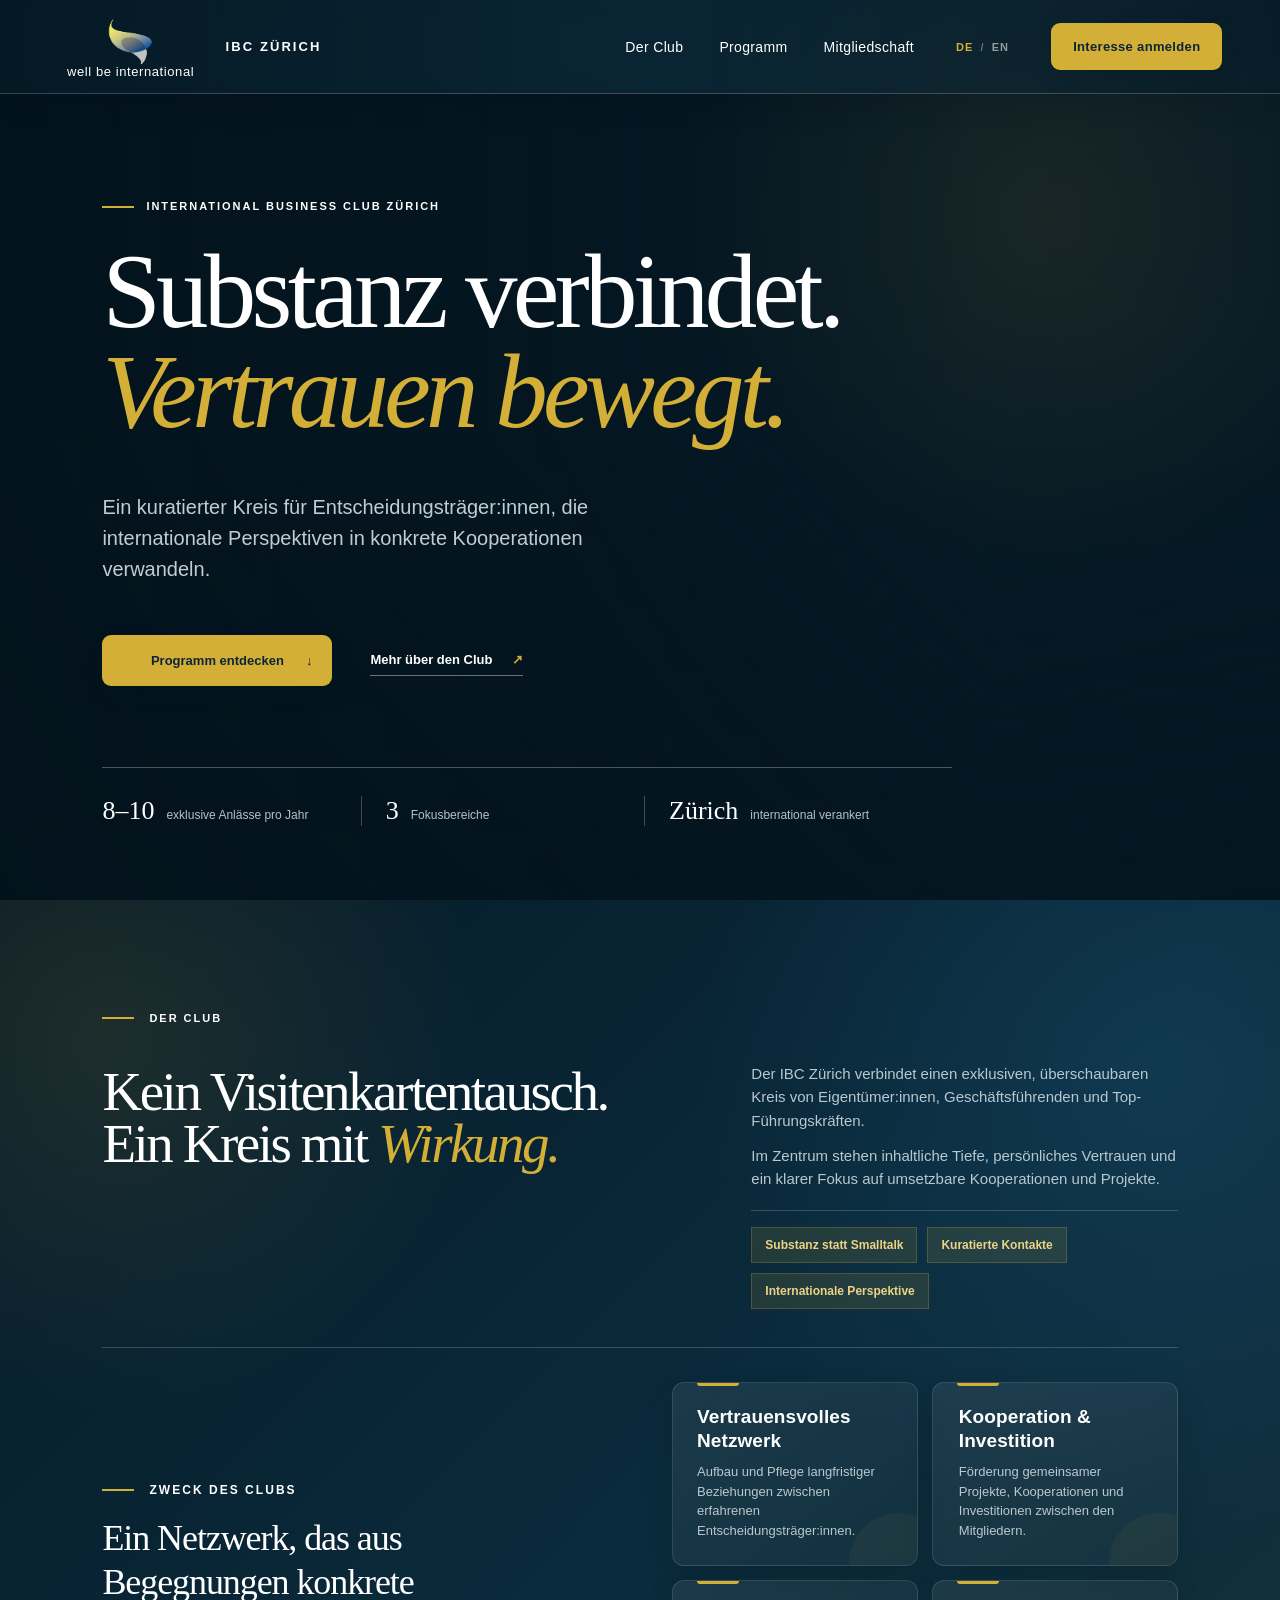
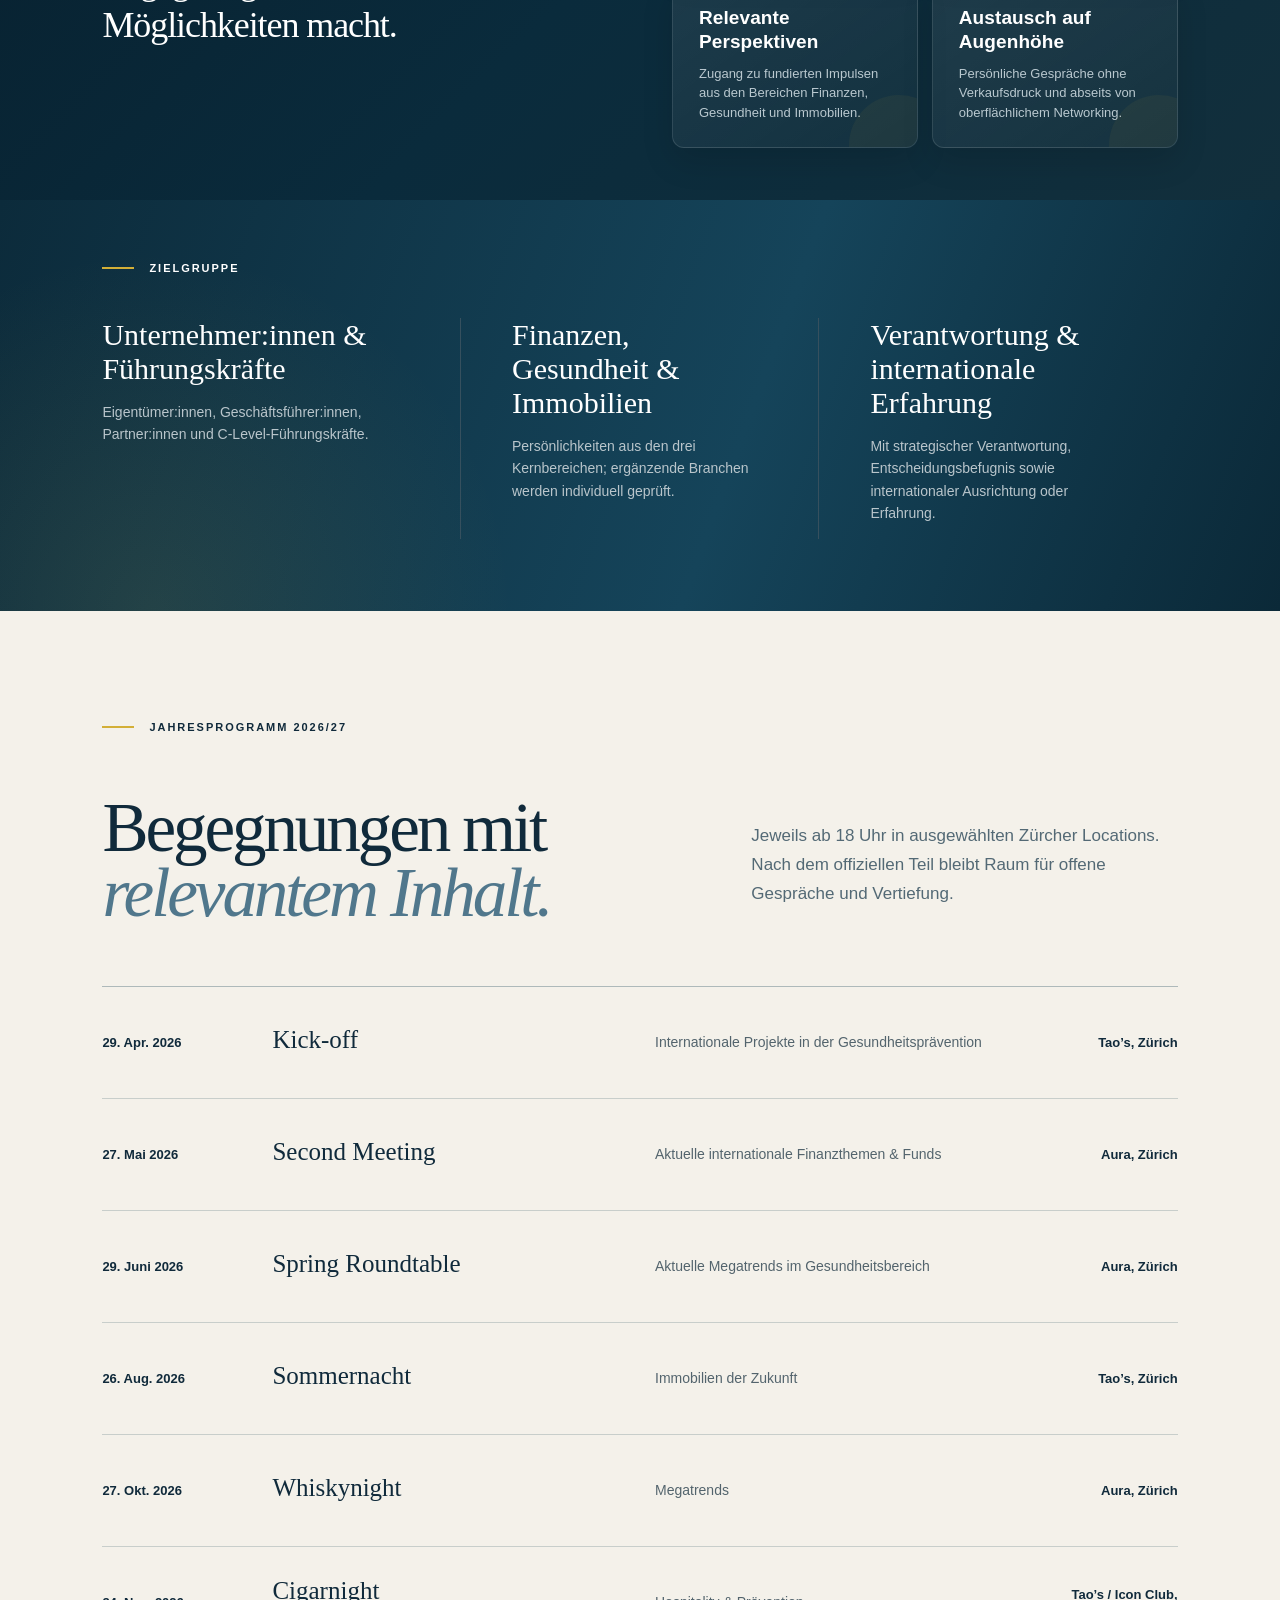
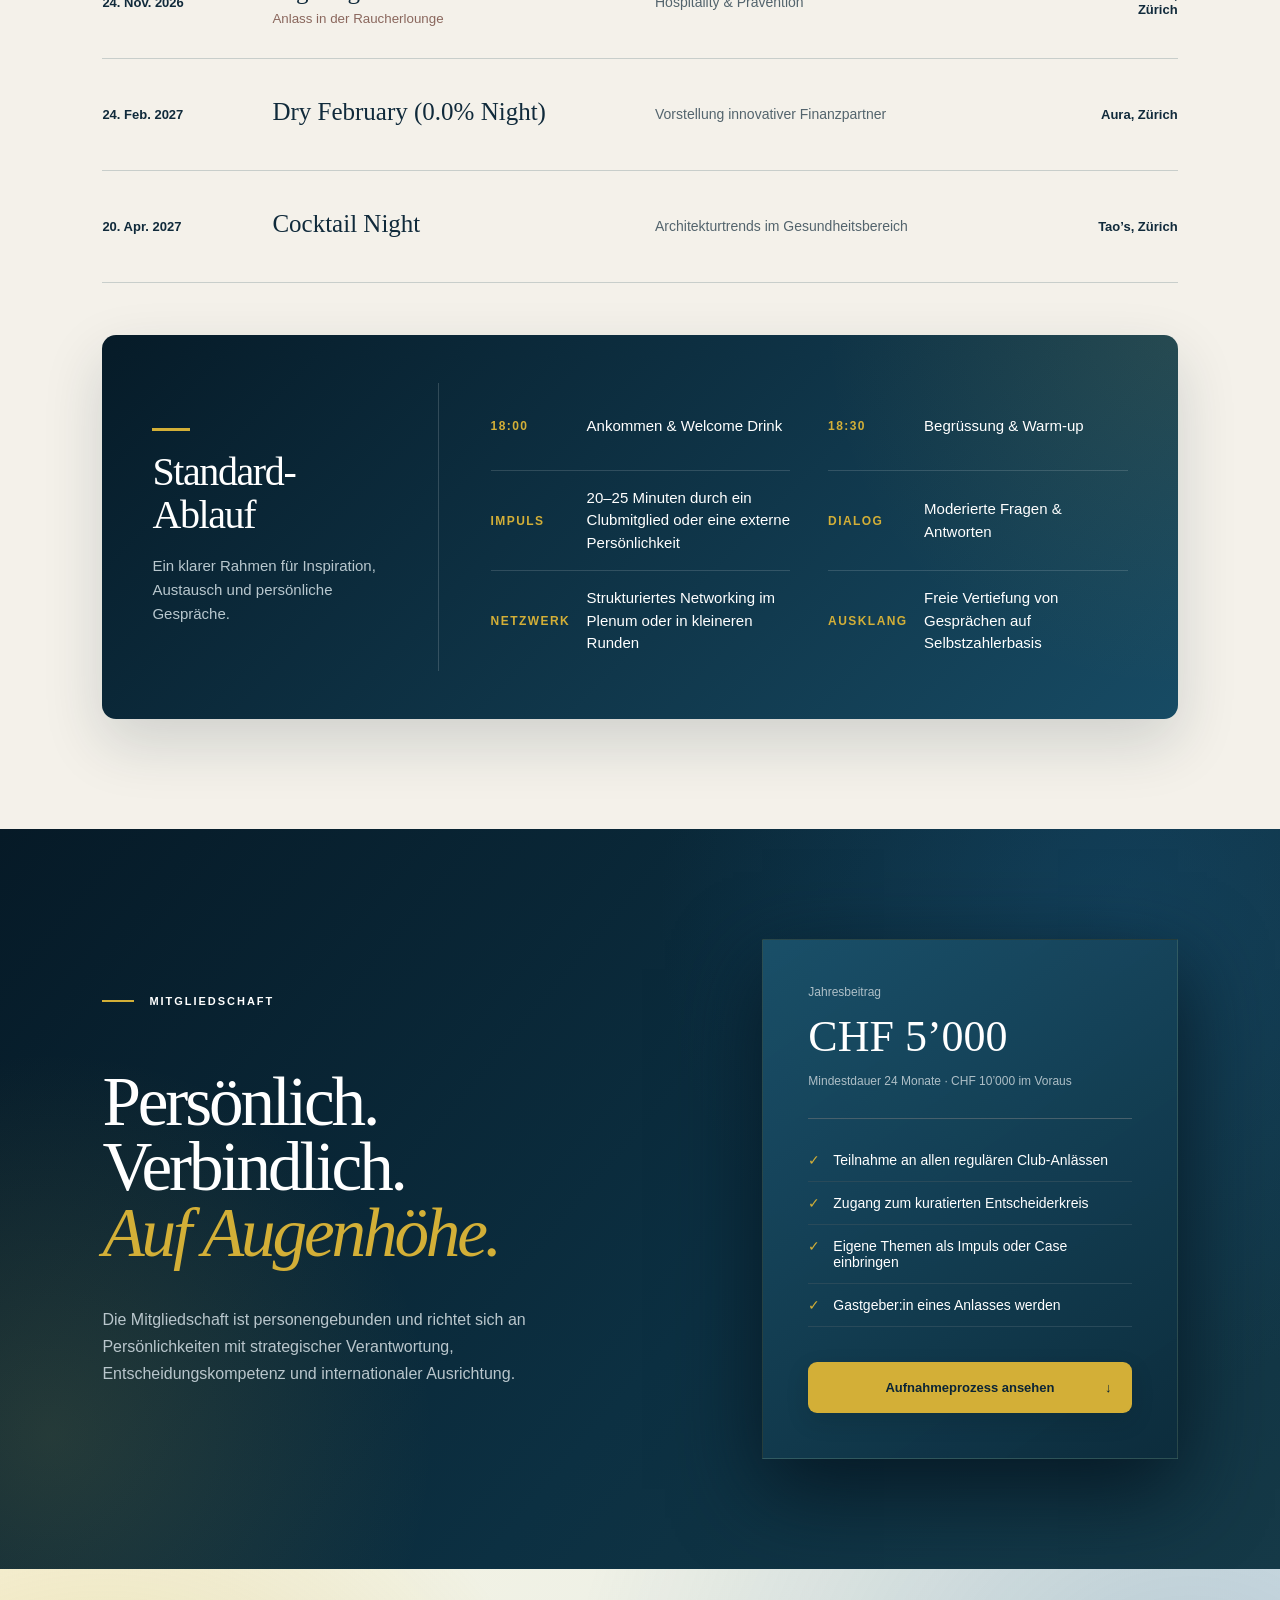
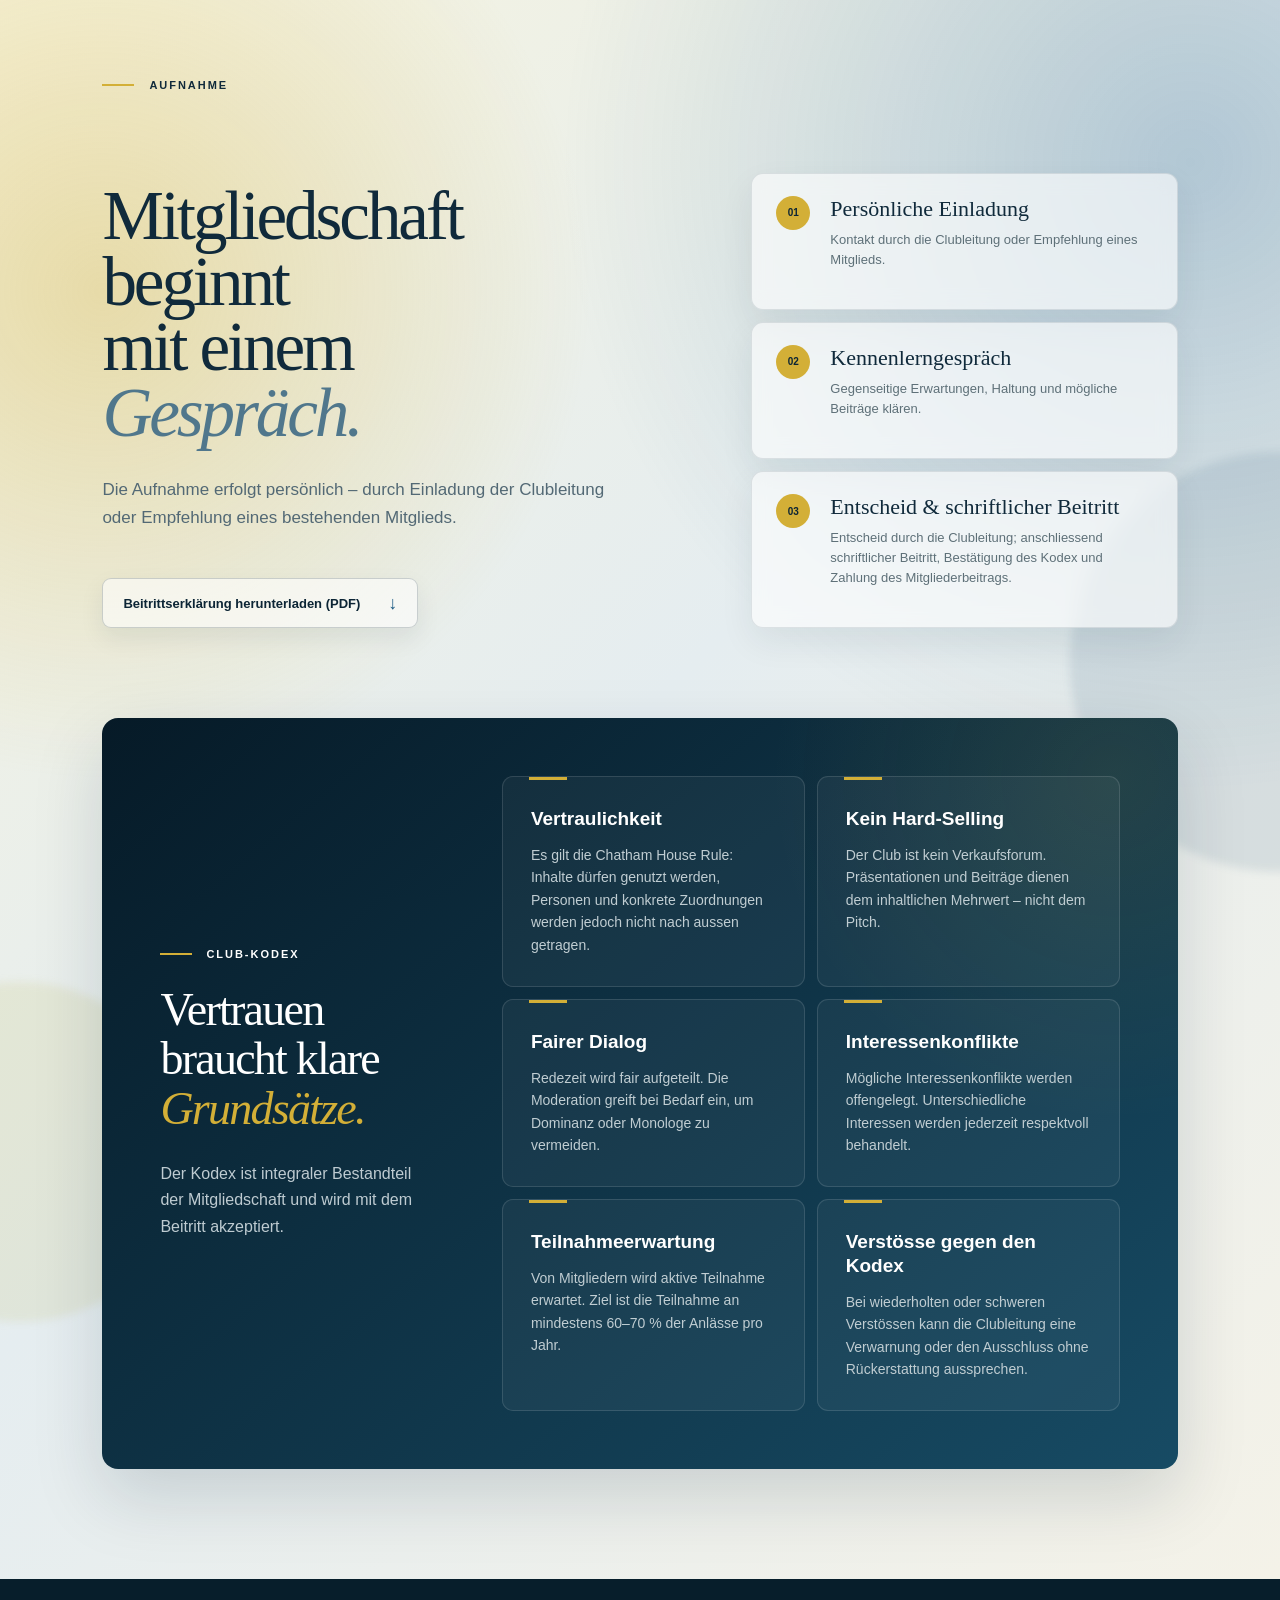
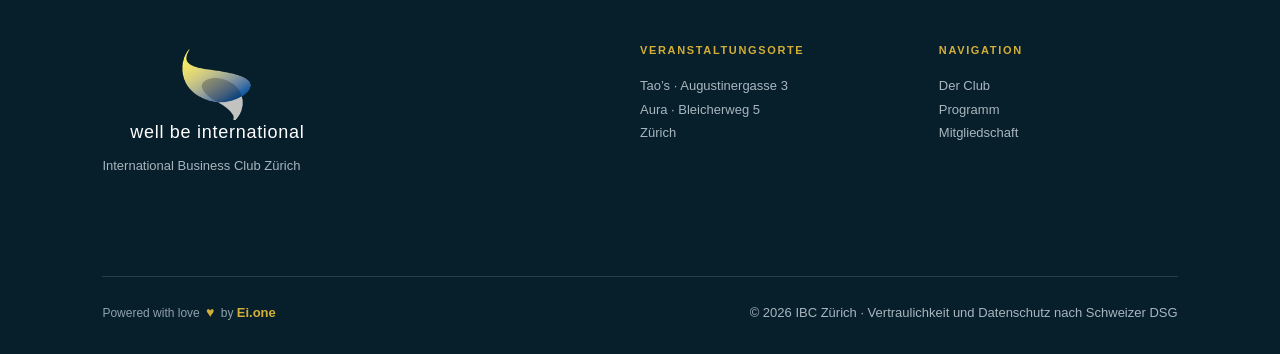
==== commit 88d7b605: "Remove banquet hall hero photo" ====
--- a/index.html
+++ b/index.html
@@ -24,7 +24,7 @@
 
     <section class="hero" id="top">
         <div class="hero-media" aria-hidden="true">
-            <figure class="hero-frame frame-1"><img src="hero-01-enhanced.webp" alt=""></figure><figure class="hero-frame frame-2"><img src="hero-02-enhanced.webp" alt=""></figure><figure class="hero-frame frame-3"><img src="hero-03-enhanced.webp" alt=""></figure><figure class="hero-frame frame-4"><img src="hero-04-enhanced.webp" alt=""></figure><figure class="hero-frame frame-5"><img src="hero-05-enhanced.webp" alt=""></figure>        </div>
+            <figure class="hero-frame frame-1"><img src="hero-01-enhanced.webp" alt=""></figure><figure class="hero-frame frame-2"><img src="hero-03-enhanced.webp" alt=""></figure><figure class="hero-frame frame-3"><img src="hero-04-enhanced.webp" alt=""></figure><figure class="hero-frame frame-4"><img src="hero-05-enhanced.webp" alt=""></figure>        </div>
         <div class="hero-shade" aria-hidden="true"></div>
         <div class="eyebrow"><span></span>International Business Club Zürich</div>
         <h1>Substanz verbindet.<br><em>Vertrauen bewegt.</em></h1>
--- a/style-d3af37.css
+++ b/style-d3af37.css
@@ -18,11 +18,11 @@
 .hero { min-height:100vh; padding:18vh 8vw 4vh; position:relative; overflow:hidden; display:flex; flex-direction:column; justify-content:center; background:#061a26; color:#fff; isolation:isolate; }
 .hero-media,.hero-shade,.hero-frame { position:absolute; inset:0; margin:0; }
 .hero-media { z-index:-3; overflow:hidden; background:#061a26; }
-.hero-frame { opacity:0; animation:cinematic-fade 30s infinite; }
-.hero-frame img { width:100%; height:100%; object-fit:cover; filter:none; image-rendering:auto; backface-visibility:hidden; animation:cinematic-drift 30s infinite ease-in-out; }
-.frame-1 { animation-delay:0s; }.frame-2 { animation-delay:6s; }.frame-3 { animation-delay:12s; }.frame-4 { animation-delay:18s; }.frame-5 { animation-delay:24s; }
-.frame-2 img { animation-delay:-5s; }.frame-3 img { animation-delay:-10s; }.frame-4 img { animation-delay:-15s; }.frame-5 img { animation-delay:-20s; }
-.hero-shade { z-index:-2; background:linear-gradient(90deg,rgba(3,18,27,.9) 0%,rgba(3,18,27,.63) 42%,rgba(3,18,27,.12) 78%,rgba(3,18,27,.22) 100%),linear-gradient(0deg,rgba(3,18,27,.62),transparent 52%); }
+.hero-frame { opacity:0; animation:cinematic-fade 24s infinite; }
+.hero-frame img { width:100%; height:100%; object-fit:cover; filter:none; image-rendering:auto; backface-visibility:hidden; animation:cinematic-drift 24s infinite ease-in-out; }
+.frame-1 { animation-delay:0s; }.frame-2 { animation-delay:6s; }.frame-3 { animation-delay:12s; }.frame-4 { animation-delay:18s; }
+.frame-2 img { animation-delay:-6s; }.frame-3 img { animation-delay:-12s; }.frame-4 img { animation-delay:-18s; }
+.hero-shade { z-index:-2; background:linear-gradient(90deg,rgba(3,18,27,.76) 0%,rgba(3,18,27,.48) 42%,rgba(3,18,27,.07) 78%,rgba(3,18,27,.13) 100%),linear-gradient(0deg,rgba(3,18,27,.4),transparent 52%); }
 .hero:after { content:''; position:absolute; inset:0; z-index:-1; background:radial-gradient(circle at 82% 24%,rgba(211,175,55,.09),transparent 29%); }
 @keyframes cinematic-fade { 0%{opacity:0} 6%{opacity:1} 20%{opacity:1} 26%{opacity:0} 100%{opacity:0} }
 @keyframes cinematic-drift { 0%{transform:scale(1.02) translate3d(-.6%,0,0)} 50%{transform:scale(1.07) translate3d(.6%,-.35%,0)} 100%{transform:scale(1.02) translate3d(-.6%,0,0)} }
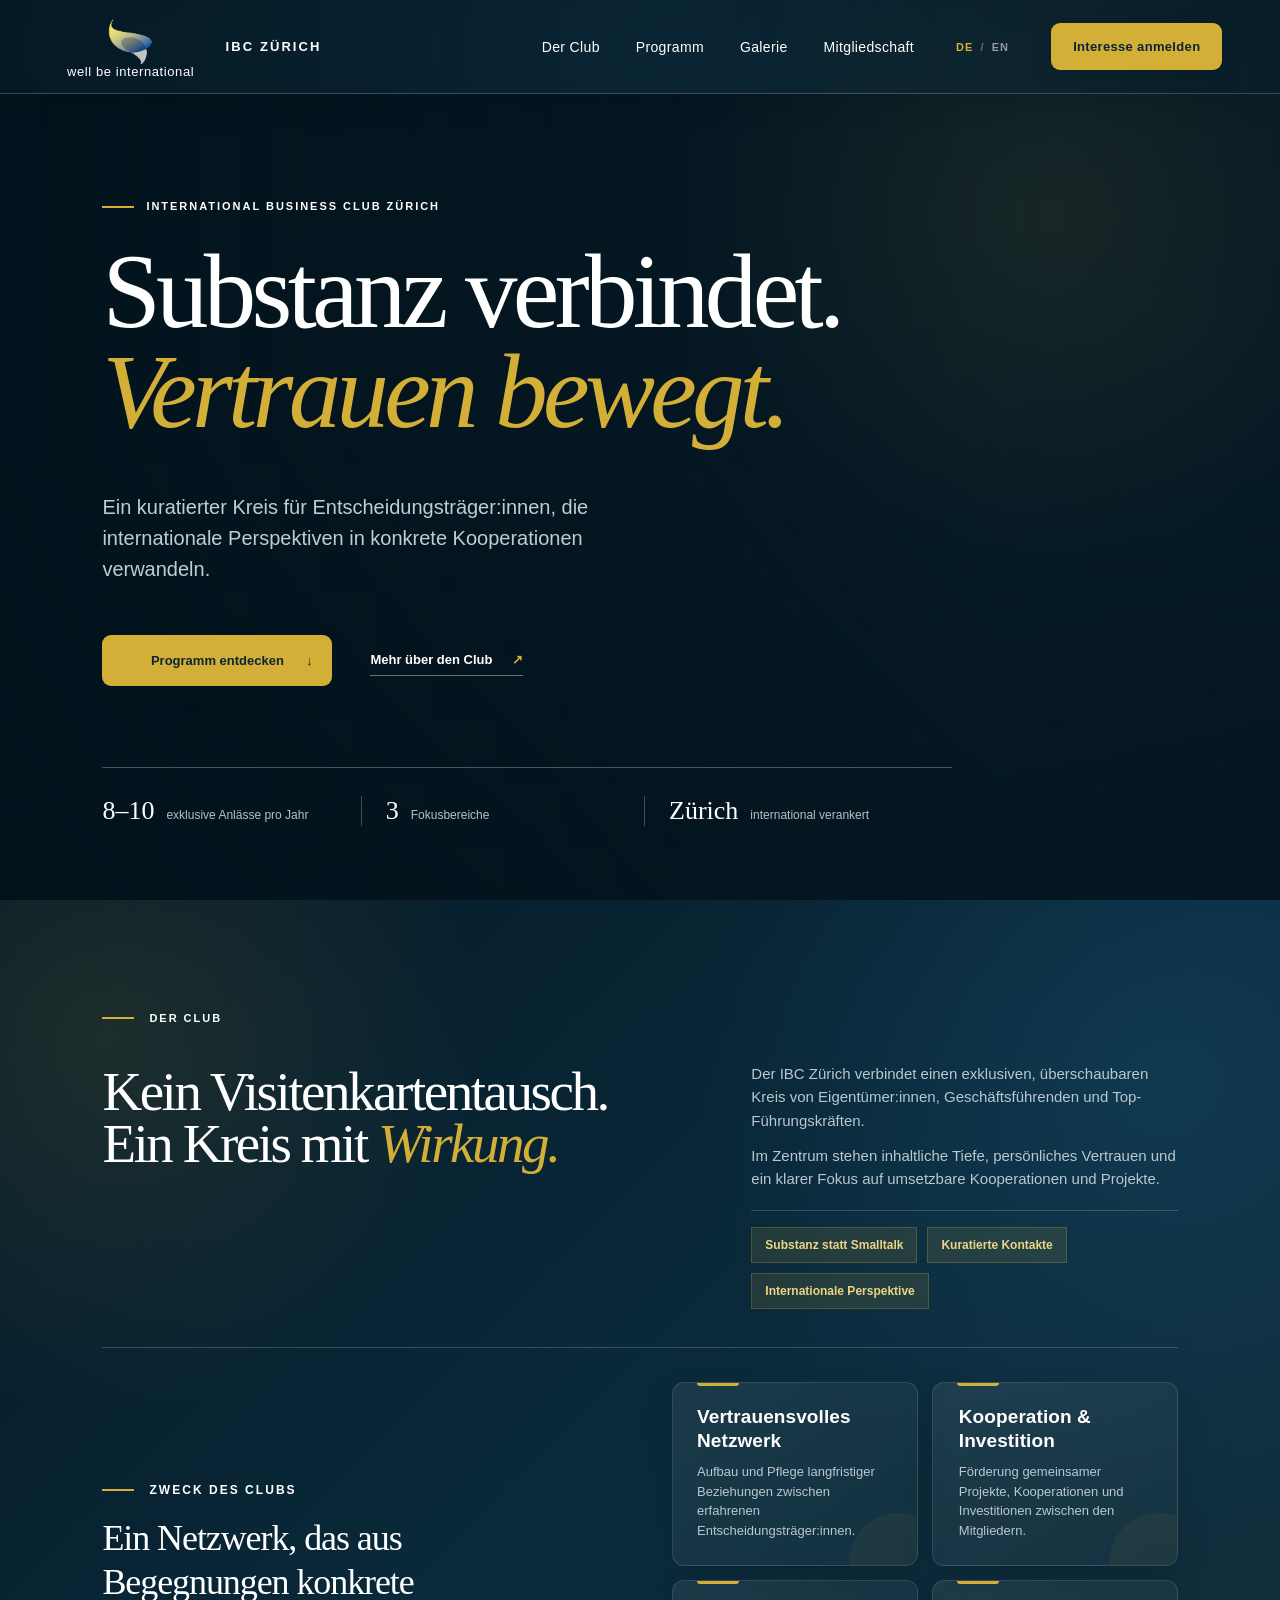
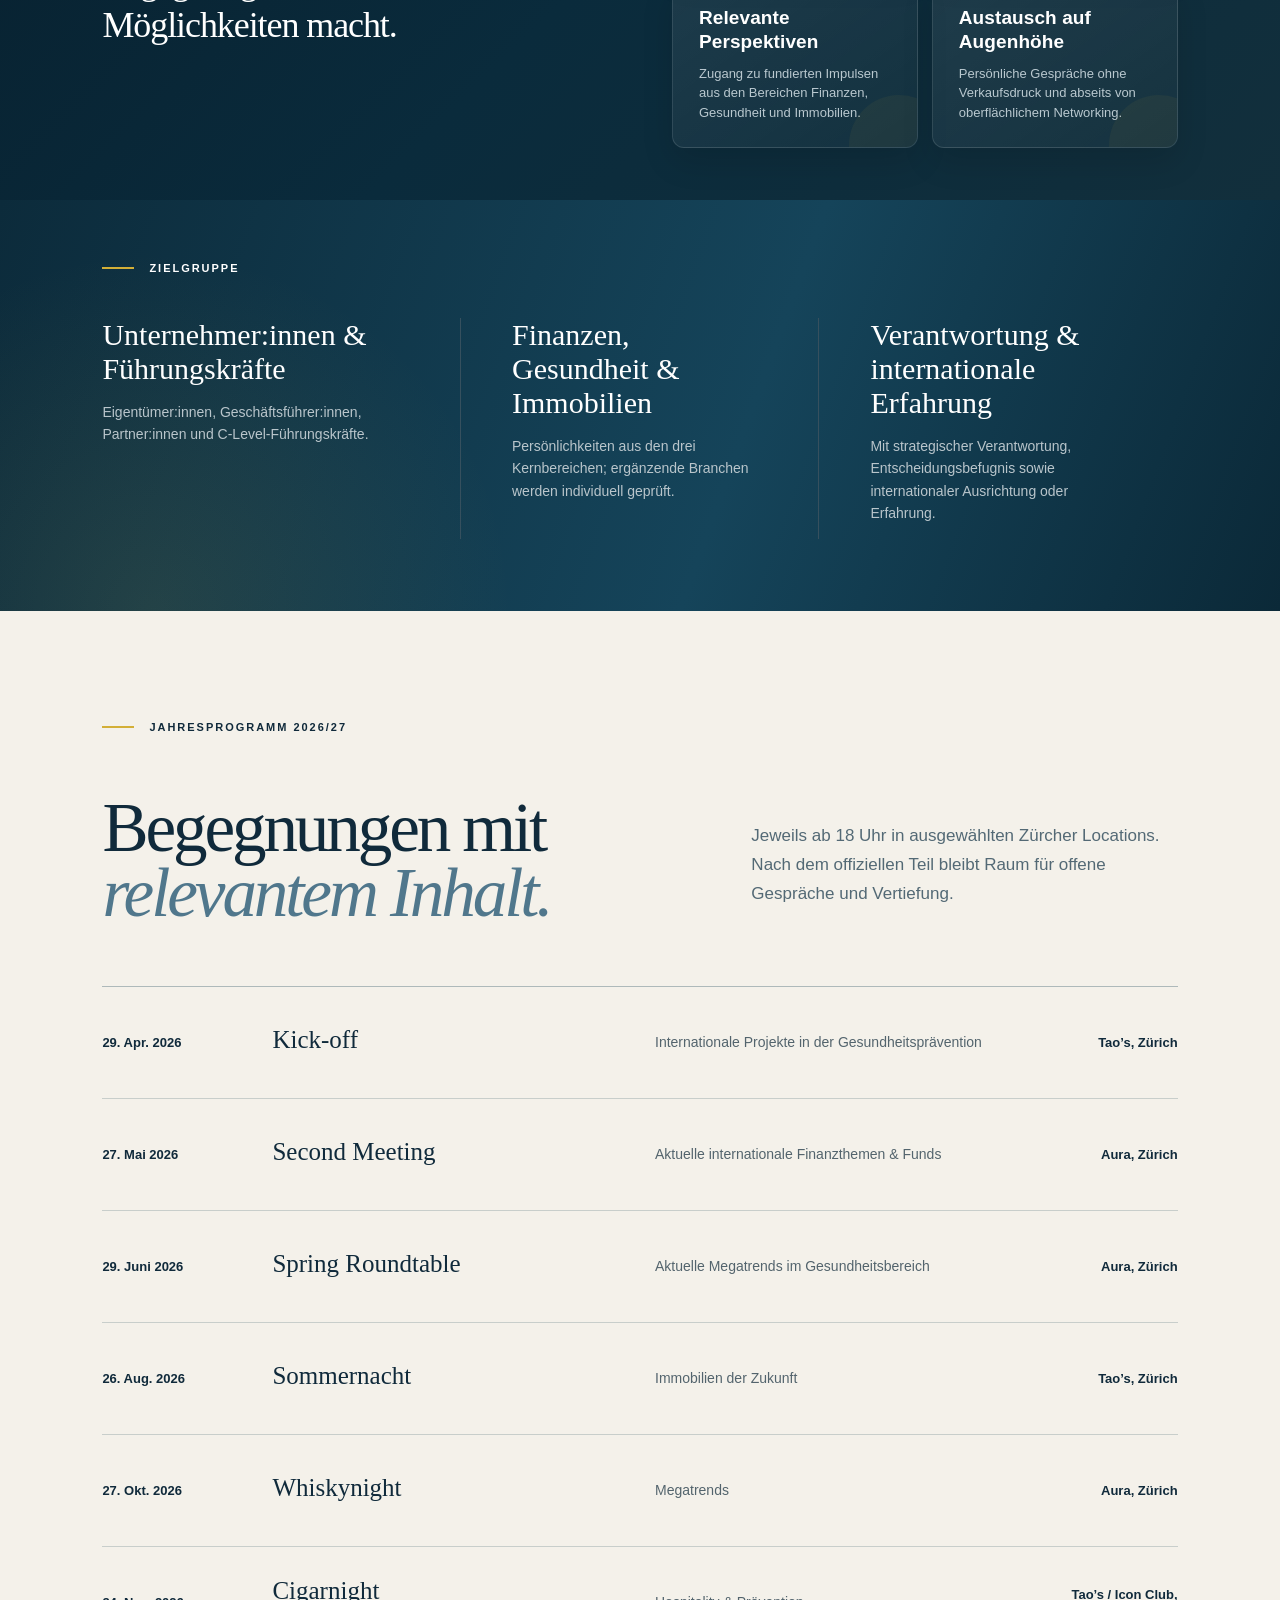
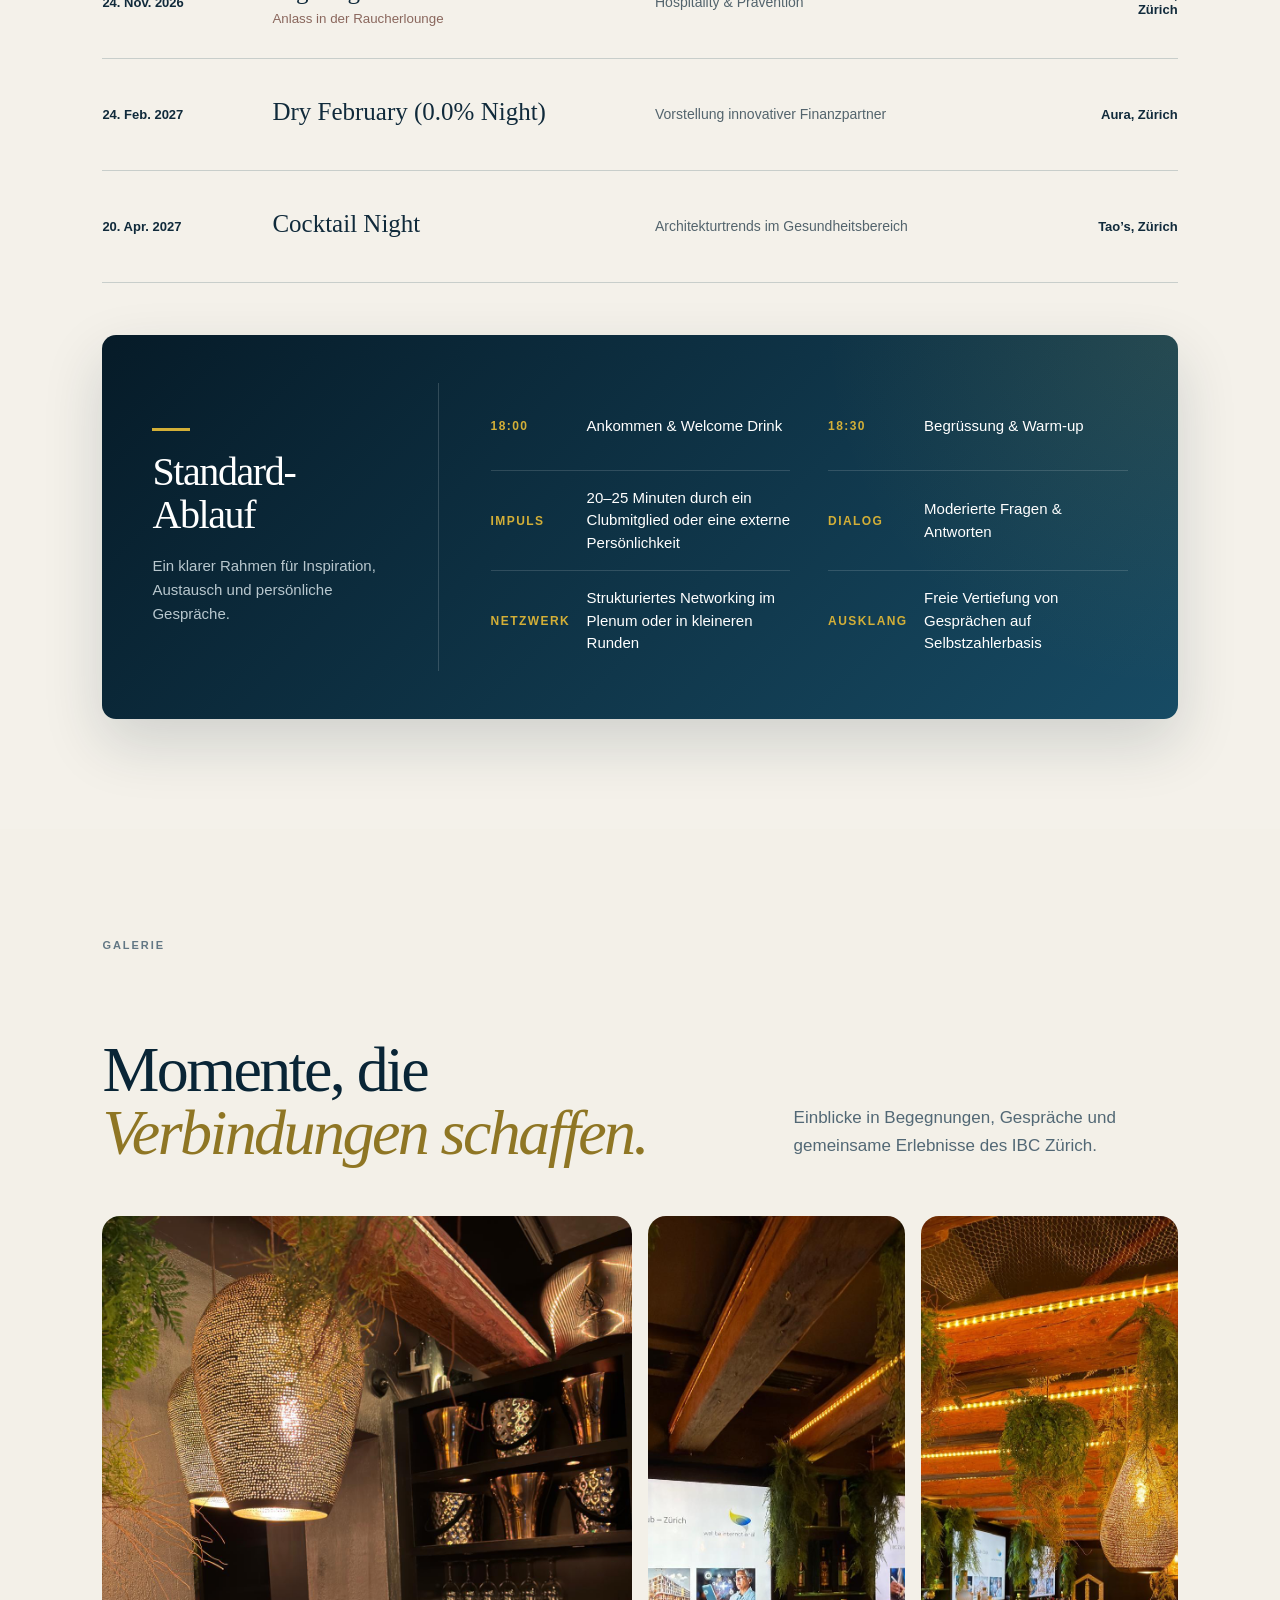
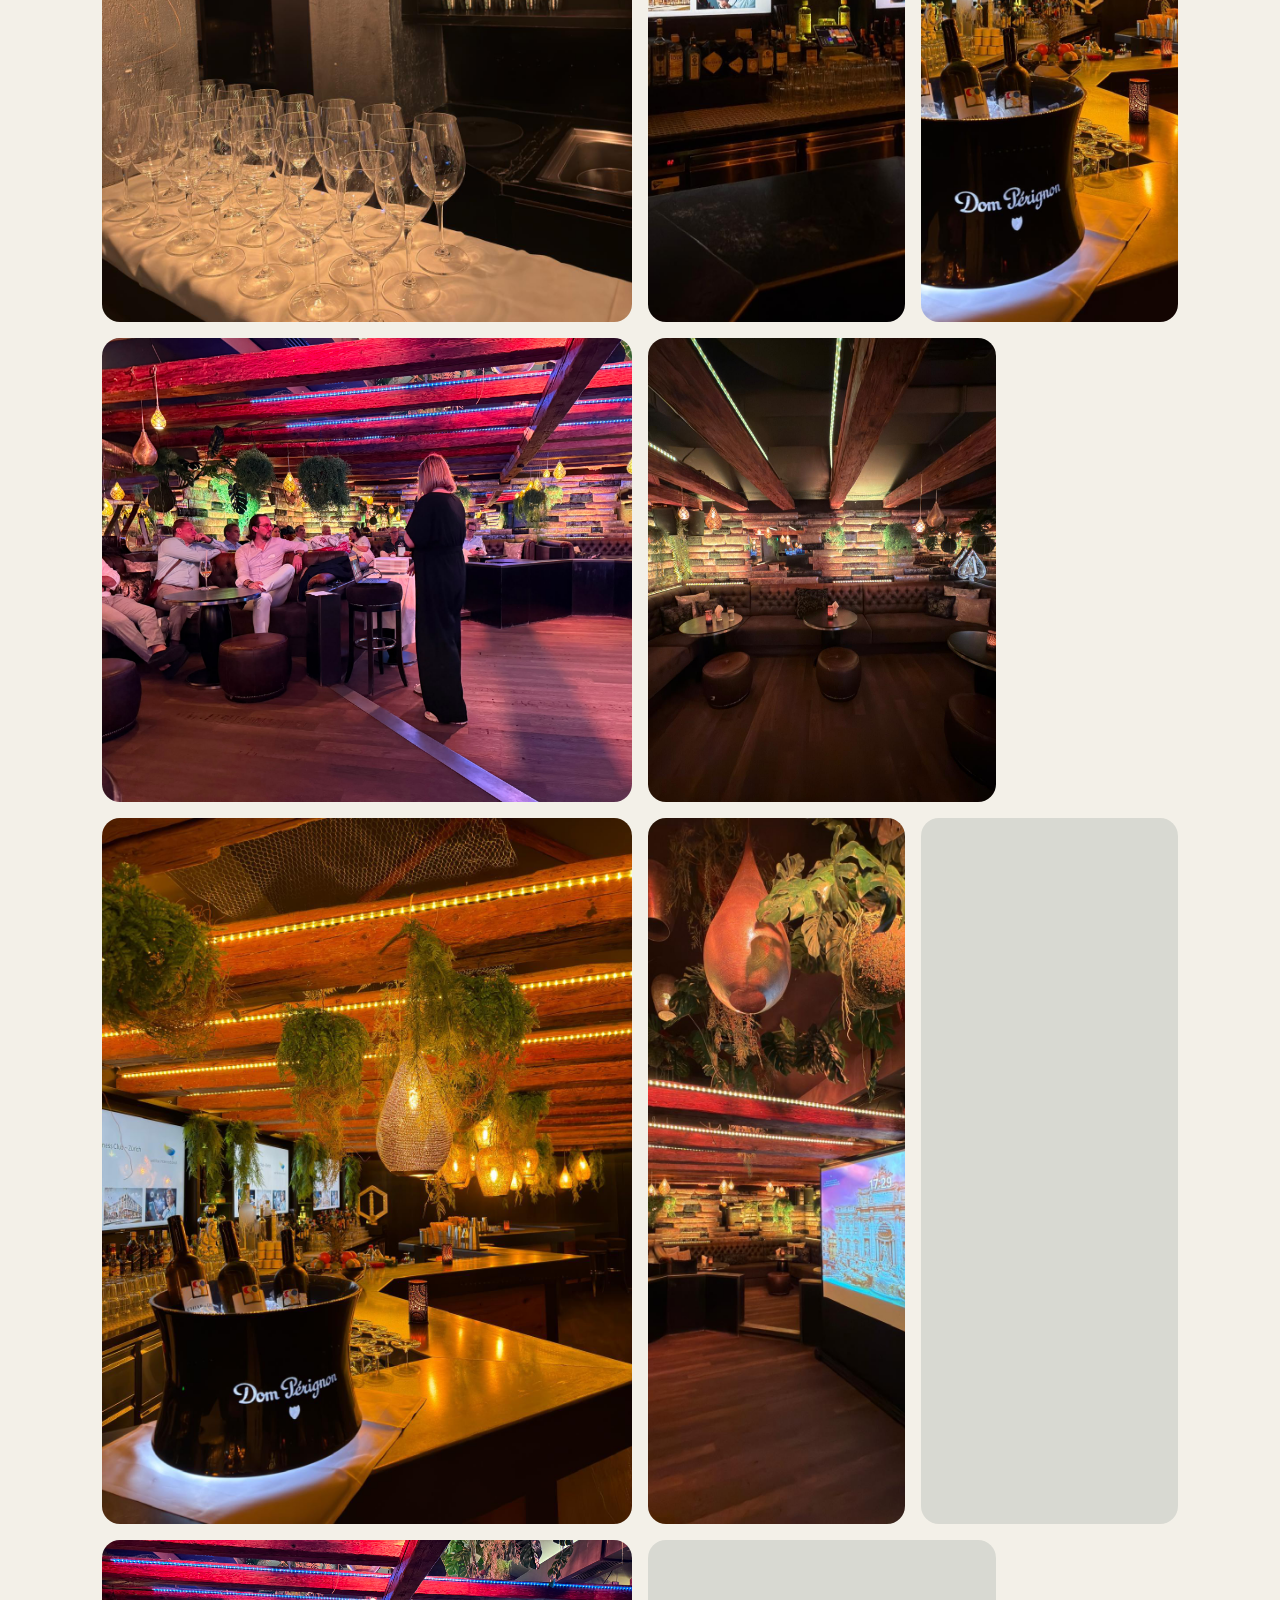
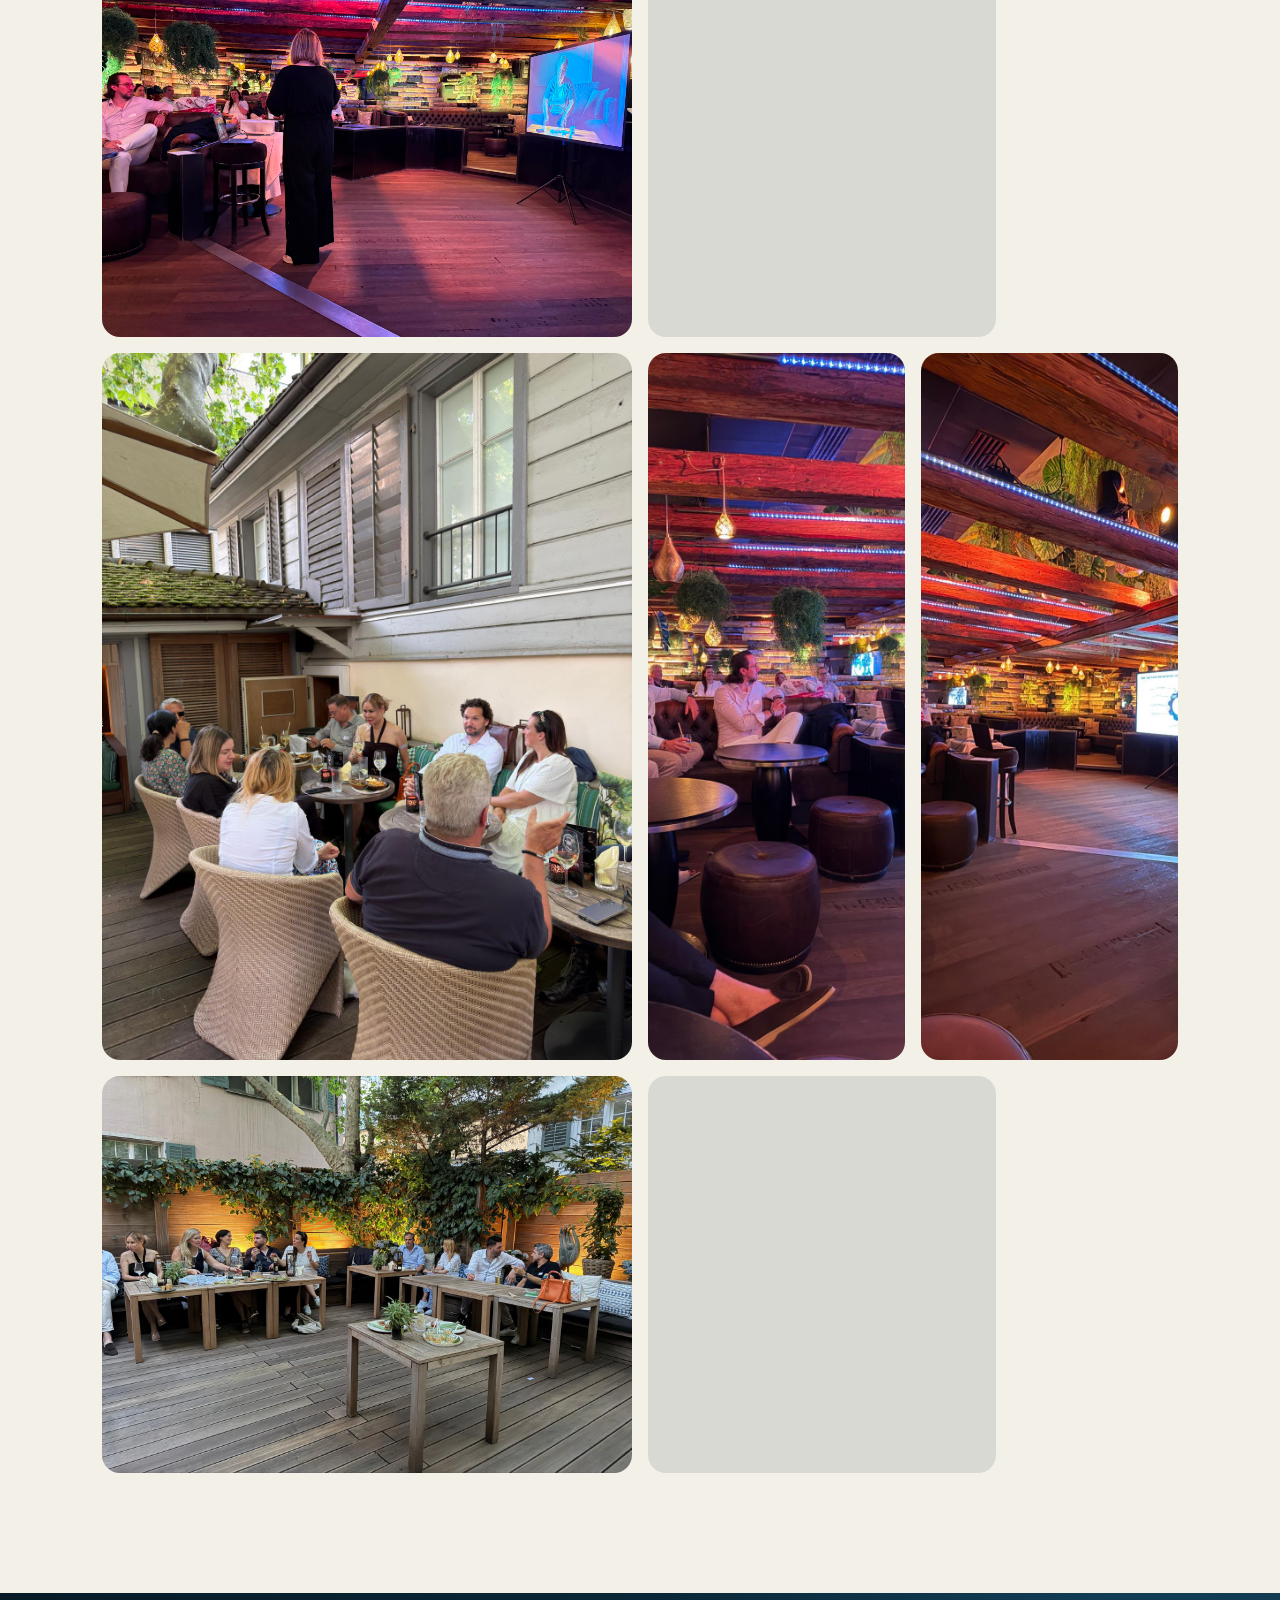
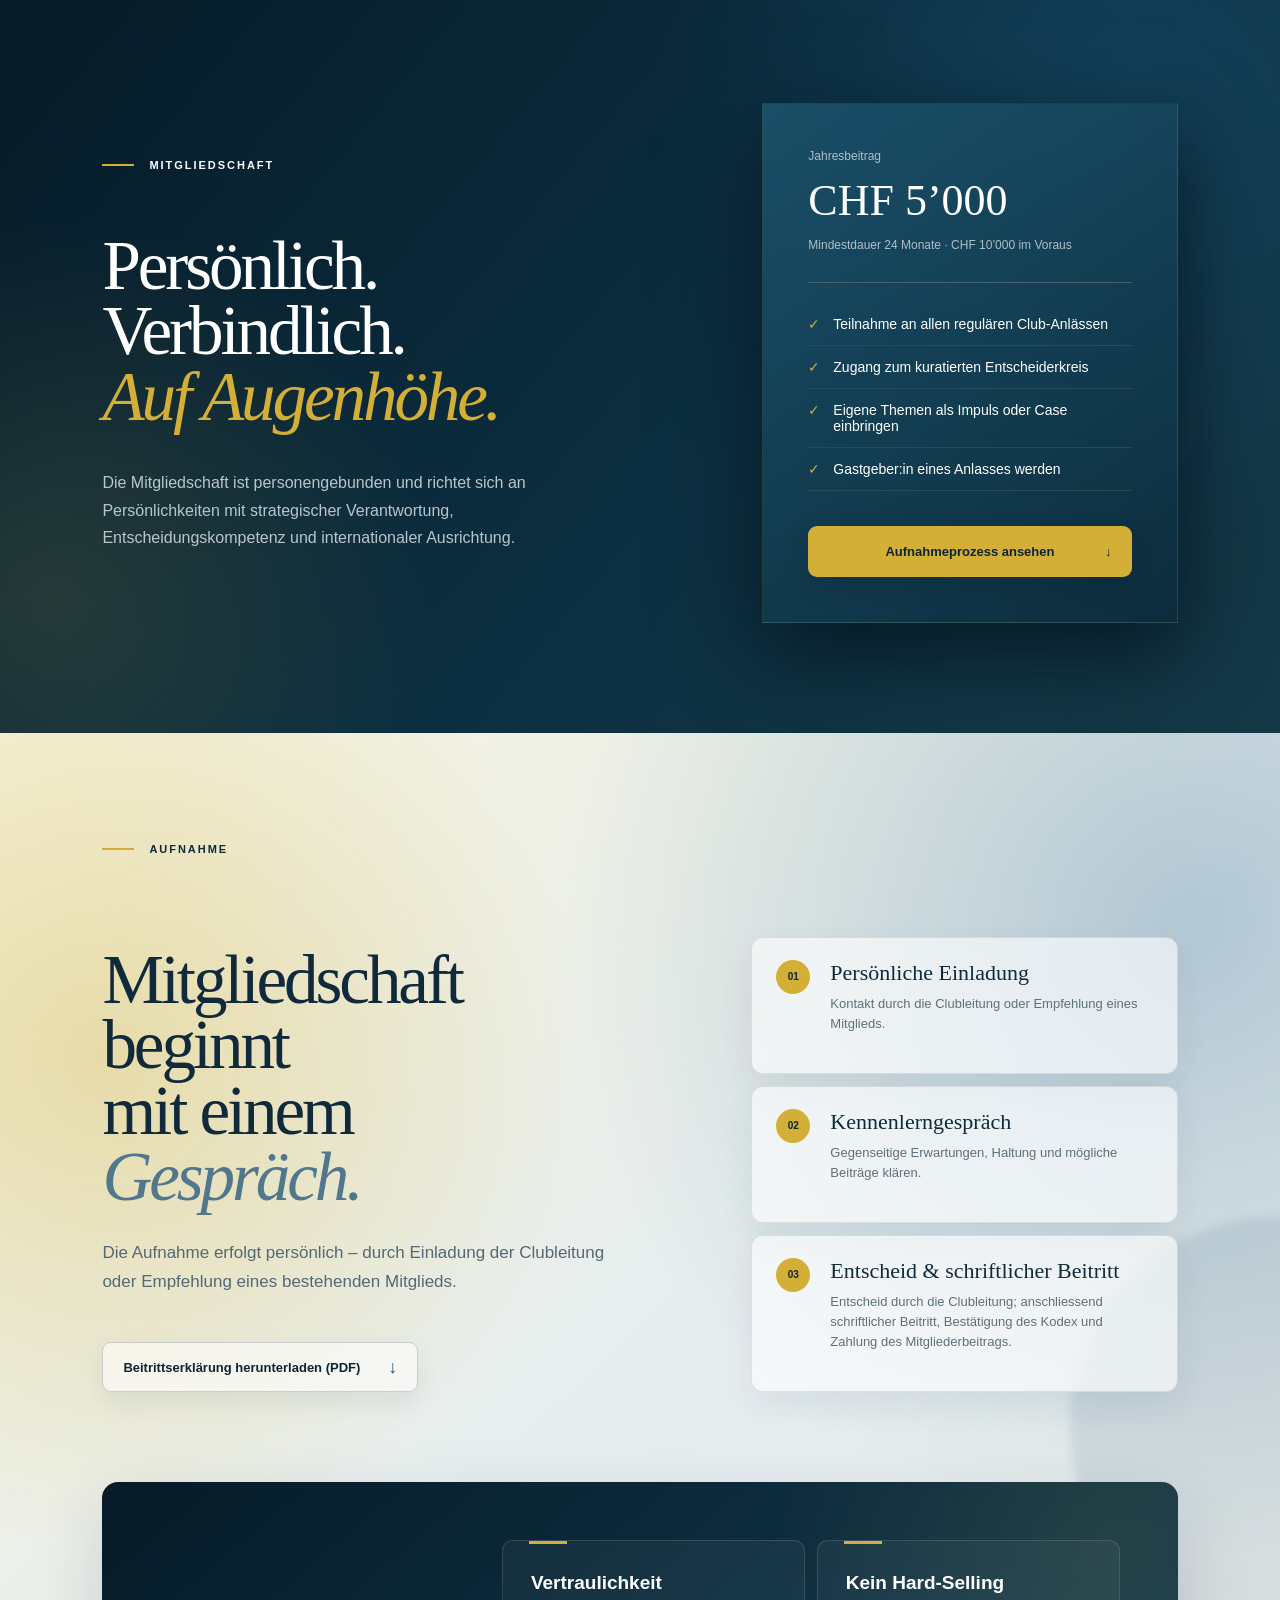
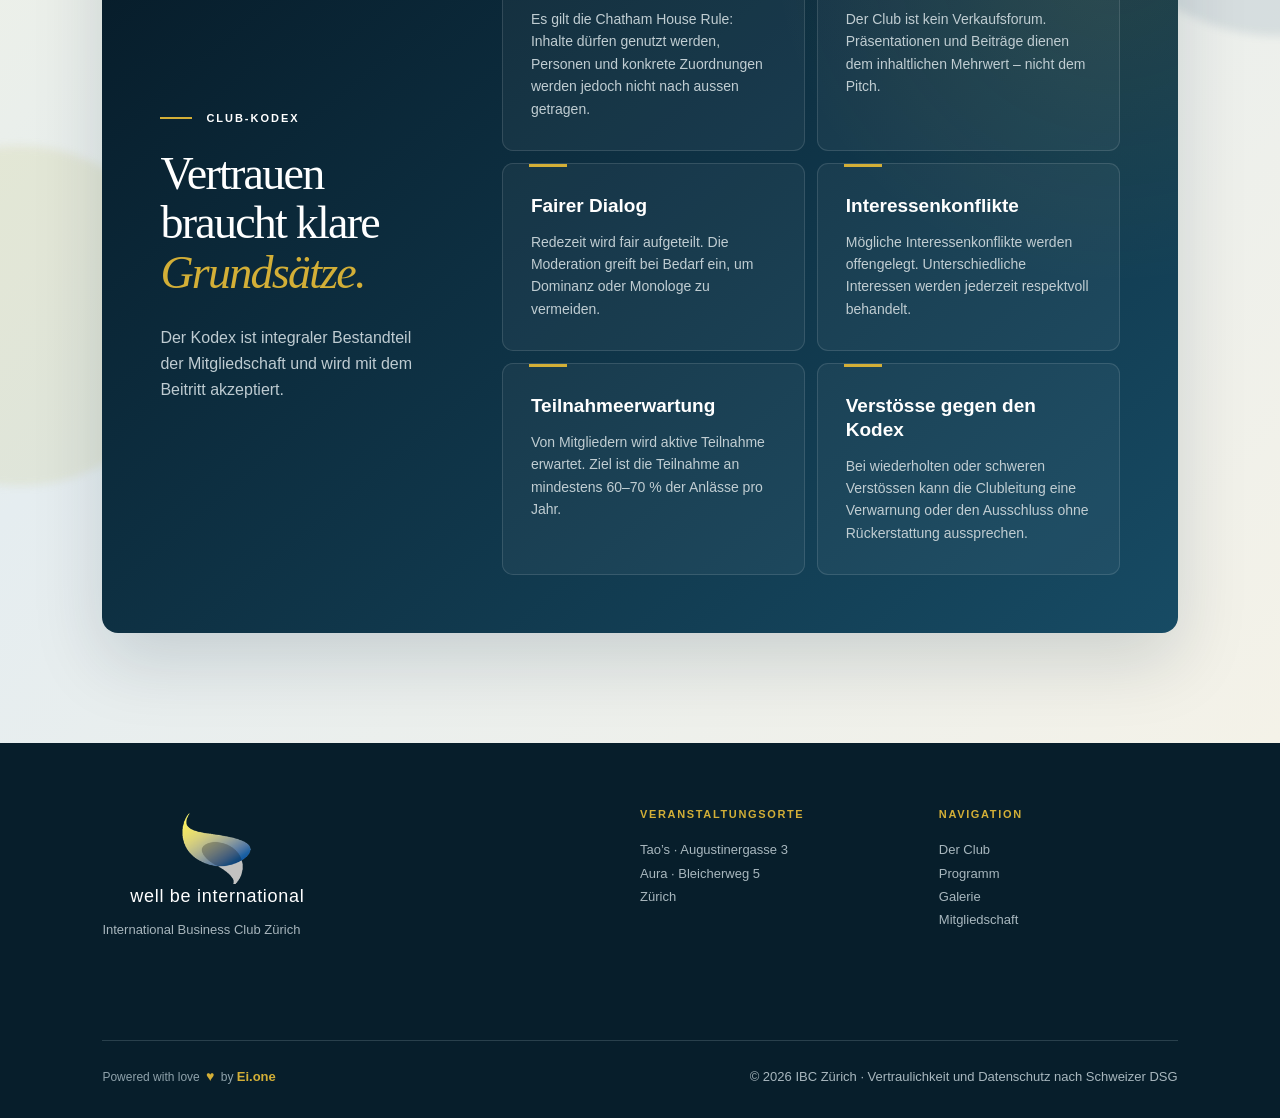
==== commit 4dced243: "Add bilingual event gallery" ====
--- a/index.html
+++ b/index.html
@@ -16,7 +16,7 @@
             <span>IBC Zürich</span>
         </a>
         <nav aria-label="Hauptnavigation">
-            <a href="#club">Der Club</a><a href="#programm">Programm</a><a href="#mitgliedschaft">Mitgliedschaft</a>
+            <a href="#club">Der Club</a><a href="#programm">Programm</a><a href="#galerie">Galerie</a><a href="#mitgliedschaft">Mitgliedschaft</a>
         </nav>
         <div class="language-switch" aria-label="Language"><a href="index.html" class="active">DE</a><span>/</span><a href="en.html" class="">EN</a></div>
         <a class="nav-cta" href="#aufnahme">Interesse anmelden</a>
@@ -54,6 +54,31 @@
         <div class="standard-agenda"><div class="agenda-head"><span>Standard-Ablauf</span><p>Ein klarer Rahmen für Inspiration, Austausch und persönliche Gespräche.</p></div><div class="agenda-grid"><article><span>18:00</span><strong>Ankommen &amp; Welcome Drink</strong></article><article><span>18:30</span><strong>Begrüssung &amp; Warm-up</strong></article><article><span>Impuls</span><strong>20–25 Minuten durch ein Clubmitglied oder eine externe Persönlichkeit</strong></article><article><span>Dialog</span><strong>Moderierte Fragen &amp; Antworten</strong></article><article><span>Netzwerk</span><strong>Strukturiertes Networking im Plenum oder in kleineren Runden</strong></article><article><span>Ausklang</span><strong>Freie Vertiefung von Gesprächen auf Selbstzahlerbasis</strong></article></div></div>
     </section>
 
+    <section class="gallery section" id="galerie">
+        <div class="gallery-head">
+            <div class="section-label">Galerie</div>
+            <h2>Momente, die<br><em>Verbindungen schaffen.</em></h2>
+            <p>Einblicke in Begegnungen, Gespräche und gemeinsame Erlebnisse des IBC Zürich.</p>
+        </div>
+        <div class="gallery-grid">
+                            <figure class="gallery-item gallery-item-1"><img src="gallery-we1.jpeg" alt="Impression vom IBC Zürich Anlass 1" loading="lazy" decoding="async"></figure>
+                            <figure class="gallery-item gallery-item-2"><img src="gallery-we2.jpeg" alt="Impression vom IBC Zürich Anlass 2" loading="lazy" decoding="async"></figure>
+                            <figure class="gallery-item gallery-item-3"><img src="gallery-we3.jpeg" alt="Impression vom IBC Zürich Anlass 3" loading="lazy" decoding="async"></figure>
+                            <figure class="gallery-item gallery-item-4"><img src="gallery-we4.jpeg" alt="Impression vom IBC Zürich Anlass 4" loading="lazy" decoding="async"></figure>
+                            <figure class="gallery-item gallery-item-5"><img src="gallery-we5.jpeg" alt="Impression vom IBC Zürich Anlass 5" loading="lazy" decoding="async"></figure>
+                            <figure class="gallery-item gallery-item-6"><img src="gallery-we6.jpeg" alt="Impression vom IBC Zürich Anlass 6" loading="lazy" decoding="async"></figure>
+                            <figure class="gallery-item gallery-item-7"><img src="gallery-we7.jpeg" alt="Impression vom IBC Zürich Anlass 7" loading="lazy" decoding="async"></figure>
+                            <figure class="gallery-item gallery-item-8"><img src="gallery-we8.jpeg" alt="Impression vom IBC Zürich Anlass 8" loading="lazy" decoding="async"></figure>
+                            <figure class="gallery-item gallery-item-9"><img src="gallery-we9.jpeg" alt="Impression vom IBC Zürich Anlass 9" loading="lazy" decoding="async"></figure>
+                            <figure class="gallery-item gallery-item-10"><img src="gallery-we10.jpeg" alt="Impression vom IBC Zürich Anlass 10" loading="lazy" decoding="async"></figure>
+                            <figure class="gallery-item gallery-item-11"><img src="gallery-we11.jpeg" alt="Impression vom IBC Zürich Anlass 11" loading="lazy" decoding="async"></figure>
+                            <figure class="gallery-item gallery-item-12"><img src="gallery-we12.jpeg" alt="Impression vom IBC Zürich Anlass 12" loading="lazy" decoding="async"></figure>
+                            <figure class="gallery-item gallery-item-13"><img src="gallery-we13.jpeg" alt="Impression vom IBC Zürich Anlass 13" loading="lazy" decoding="async"></figure>
+                            <figure class="gallery-item gallery-item-14"><img src="gallery-we14.jpeg" alt="Impression vom IBC Zürich Anlass 14" loading="lazy" decoding="async"></figure>
+                            <figure class="gallery-item gallery-item-15"><img src="gallery-we15.jpeg" alt="Impression vom IBC Zürich Anlass 15" loading="lazy" decoding="async"></figure>
+                    </div>
+    </section>
+
     <section class="membership section" id="mitgliedschaft">
         <div class="membership-copy"><div class="section-label light">Mitgliedschaft</div><h2>Persönlich.<br>Verbindlich.<br><em>Auf Augenhöhe.</em></h2><p>Die Mitgliedschaft ist personengebunden und richtet sich an Persönlichkeiten mit strategischer Verantwortung, Entscheidungskompetenz und internationaler Ausrichtung.</p></div>
         <div class="membership-card"><div class="price"><span>Jahresbeitrag</span><strong>CHF 5’000</strong><small>Mindestdauer 24 Monate · CHF 10’000 im Voraus</small></div><ul><li>Teilnahme an allen regulären Club-Anlässen</li><li>Zugang zum kuratierten Entscheiderkreis</li><li>Eigene Themen als Impuls oder Case einbringen</li><li>Gastgeber:in eines Anlasses werden</li></ul><a class="button light-button" href="#aufnahme">Aufnahmeprozess ansehen <span>↓</span></a></div>
@@ -68,7 +93,7 @@
     <footer>
         <div class="footer-brand"><div class="footer-logo" aria-label="Well Be International"><span class="footer-logo-symbol" aria-hidden="true"></span><span class="footer-logo-text">well be international</span></div><p>International Business Club Zürich</p></div>
         <div><strong>Veranstaltungsorte</strong><p>Tao’s · Augustinergasse 3<br>Aura · Bleicherweg 5<br>Zürich</p></div>
-        <div><strong>Navigation</strong><a href="#club">Der Club</a><a href="#programm">Programm</a><a href="#mitgliedschaft">Mitgliedschaft</a></div>
+        <div><strong>Navigation</strong><a href="#club">Der Club</a><a href="#programm">Programm</a><a href="#galerie">Galerie</a><a href="#mitgliedschaft">Mitgliedschaft</a></div>
         <div class="footer-bottom"><p class="creator-credit">Powered with love <span class="heart" aria-label="love">♥</span> by <a href="https://ei.one" target="_blank" rel="noopener noreferrer">Ei.one</a></p><p class="legal">© 2026 IBC Zürich · Vertraulichkeit und Datenschutz nach Schweizer DSG</p></div>
     </footer>
 </main>
--- a/style-d3af37.css
+++ b/style-d3af37.css
@@ -115,11 +115,26 @@
 .codex-grid strong { display:block; margin-bottom:13px; font:600 19px/1.25 "Segoe UI Variable","Segoe UI",Arial,sans-serif; }
 .codex-grid p { margin:0; color:#c0cdd2; font-size:14px; line-height:1.6; }
 footer { position:relative; background:#071e2b; color:#fff; padding:65px 8vw 30px; display:grid; grid-template-columns:2fr 1fr 1fr; gap:60px; }.footer-logo { width:230px;display:inline-flex;flex-direction:column;align-items:center;gap:3px; }.footer-logo-symbol { width:115px;height:76px;display:block;background:url('club-01.png') right top/185px auto no-repeat; }.footer-logo-text { color:#fff;font:400 18px/1 "Segoe UI Variable","Segoe UI",Arial,sans-serif;letter-spacing:.04em;white-space:nowrap; }.footer-brand p { color:#a7b5bc; }footer strong { display:block; font-size:11px; text-transform:uppercase; letter-spacing:.15em; margin-bottom:18px; color:var(--lime); }footer p,footer a { display:block; font-size:13px; color:#a8b7be; line-height:1.8; }.legal { margin:0; padding:0; border:0; text-align:right; }
+.gallery { background:#f3f0e8; color:#092536; padding-top:110px; padding-bottom:120px; }
+.gallery-head { display:grid; grid-template-columns:minmax(260px,1.2fr) minmax(240px,.8fr); column-gap:9vw; align-items:end; margin-bottom:52px; }
+.gallery-head .section-label { grid-column:1/-1; }
+.gallery-head h2 { margin:26px 0 0; font:400 clamp(42px,5vw,76px)/.98 Georgia,serif; letter-spacing:-.04em; }
+.gallery-head h2 em { color:#8f7624; }
+.gallery-head p { max-width:520px; margin:0 0 4px; color:#526875; font-size:17px; line-height:1.65; }
+.gallery-grid { display:grid; grid-template-columns:repeat(12,minmax(0,1fr)); grid-auto-flow:dense; gap:16px; }
+.gallery-item { grid-column:span 4; margin:0; min-height:360px; overflow:hidden; border-radius:18px; background:#d8d9d2; }
+.gallery-item:nth-child(5n+1),.gallery-item:nth-child(5n+4) { grid-column:span 6; }
+.gallery-item:nth-child(5n+2) { grid-column:span 3; }
+.gallery-item:nth-child(5n+3) { grid-column:span 3; }
+.gallery-item img { display:block; width:100%; height:100%; min-height:360px; object-fit:cover; transition:transform .6s ease; }
+.gallery-item:hover img { transform:scale(1.025); }
 .footer-bottom { grid-column:1/-1; display:flex; align-items:center; justify-content:space-between; gap:24px; margin-top:25px; padding-top:24px; border-top:1px solid #29404c; }.creator-credit { margin:0; text-align:left; color:#8fa2ab; font-size:12px; }.creator-credit a { display:inline; color:var(--lime); font-weight:700; }
 .creator-credit .heart { display:inline-block; margin:0 3px; color:var(--lime); font-size:14px; line-height:1; }
 @media (max-width:900px) { nav { display:none; }.nav-cta { display:none; }.hero { padding-top:80px; }.hero-glow { width:80vw;height:80vw;right:-30vw; }.hero-meta { width:100%; }.intro { height:auto;max-height:none;min-height:100vh;overflow:visible;padding-top:110px;padding-bottom:90px; }.intro-grid,.program-head,.admission-grid,.membership,.club-purpose { grid-template-columns:1fr; gap:35px; }.purpose-grid { grid-template-columns:repeat(2,1fr);margin-top:10px; }.purpose-grid article,.purpose-grid article:nth-child(-n+2) { padding:22px 18px;border:1px solid rgba(255,255,255,.13); }.purpose-grid article:first-child { padding-left:18px; }.benefit-band { grid-template-columns:1fr; }.benefit-band article { padding:30px 0;border-right:0;border-bottom:1px solid #36505e; }.event { grid-template-columns:32px 110px 1fr; padding:20px 0; }.event p,.place { grid-column:3; text-align:left; margin:0; }.agenda-grid { grid-template-columns:repeat(2,1fr); }.agenda-grid article:nth-child(3n) { border-right:1px solid #dce2df; }.agenda-grid article:nth-child(2n) { border-right:0; }.agenda-grid article:nth-last-child(-n+3) { border-bottom:1px solid #dce2df; }.agenda-grid article:nth-last-child(-n+2) { border-bottom:0; }.membership-card { padding:30px; } }
+@media (max-width:900px) { .gallery-head { grid-template-columns:1fr;gap:24px; }.gallery-item,.gallery-item:nth-child(n) { grid-column:span 6;min-height:330px; }.gallery-item img { min-height:330px; } }
 @media (prefers-reduced-motion:reduce) { html { scroll-behavior:auto; }.hero-frame,.hero-frame img { animation:none; }.hero-frame:first-child { opacity:1; } }
 @media (max-width:600px) { .nav-shell { height:76px;padding:0 20px; }.logo-lockup { width:118px;height:68px; }.logo-symbol { width:60px;height:41px;background-size:99px auto; }.logo-text { font-size:11px; }.brand>span:last-child { display:none; }.hero,.section { padding-left:24px;padding-right:24px; }.hero { min-height:100vh;padding-top:118px; }.hero-copy { display:none; }.hero-actions { align-items:flex-start;flex-direction:column;gap:20px; }.hero-meta { grid-template-columns:1fr;gap:15px;margin-top:55px; }.hero-meta div { border:0; }.club-purpose { margin-top:65px;padding-top:38px; }.purpose-grid { grid-template-columns:1fr; }.purpose-grid article,.purpose-grid article:nth-child(-n+2) { min-height:0;padding:22px 0;border-top:1px solid rgba(255,255,255,.16); }.purpose-grid article:first-child { border-top:0; }.event { grid-template-columns:28px 1fr; }.event time { grid-column:2; }.event div,.event p,.place { grid-column:2; }.standard-agenda { padding:28px 22px; }.agenda-head { align-items:flex-start;flex-direction:column;gap:12px; }.agenda-head p { text-align:left; }.agenda-grid { grid-template-columns:1fr; }.agenda-grid article,.agenda-grid article:nth-child(2n),.agenda-grid article:nth-child(3n),.agenda-grid article:nth-last-child(-n+2),.agenda-grid article:nth-last-child(-n+3) { border-right:0;border-bottom:1px solid #dce2df; }.agenda-grid article:last-child { border-bottom:0; }.code-note { flex-direction:column;align-items:flex-start;gap:5px; }.membership { padding-top:90px;padding-bottom:90px; }footer { grid-template-columns:1fr; }.legal { grid-column:1; } }
+@media (max-width:600px) { .gallery { padding-top:72px;padding-bottom:72px; }.gallery-head { margin-bottom:32px; }.gallery-head h2 { font-size:42px; }.gallery-grid { gap:12px; }.gallery-item,.gallery-item:nth-child(n) { grid-column:1/-1;min-height:0;aspect-ratio:4/5; }.gallery-item:nth-child(4),.gallery-item:nth-child(9),.gallery-item:nth-child(10),.gallery-item:nth-child(14),.gallery-item:nth-child(15) { aspect-ratio:4/3; }.gallery-item img { min-height:0; } }
 @media (max-width:900px) { .standard-agenda { grid-template-columns:1fr;gap:30px;padding:38px; }.agenda-head { padding:0 0 28px;border-right:0;border-bottom:1px solid rgba(255,255,255,.16); }.agenda-grid { grid-template-columns:repeat(2,1fr); }.agenda-grid article,.agenda-grid article:nth-child(2n),.agenda-grid article:nth-child(3n),.agenda-grid article:nth-last-child(-n+3) { border-right:0;border-bottom:1px solid rgba(255,255,255,.14); }.agenda-grid article:nth-last-child(-n+2) { border-bottom:0; } }
 @media (max-width:600px) { .standard-agenda { padding:32px 24px; }.agenda-grid { grid-template-columns:1fr; }.agenda-grid article,.agenda-grid article:nth-child(2n),.agenda-grid article:nth-child(3n),.agenda-grid article:nth-last-child(-n+2),.agenda-grid article:nth-last-child(-n+3) { grid-template-columns:72px 1fr;column-gap:24px;border-bottom:1px solid rgba(255,255,255,.14); }.agenda-grid article:last-child { border-bottom:0; } }
 @media (max-width:900px) { .event { grid-template-columns:110px 1fr; }.event p,.place { grid-column:2; } }
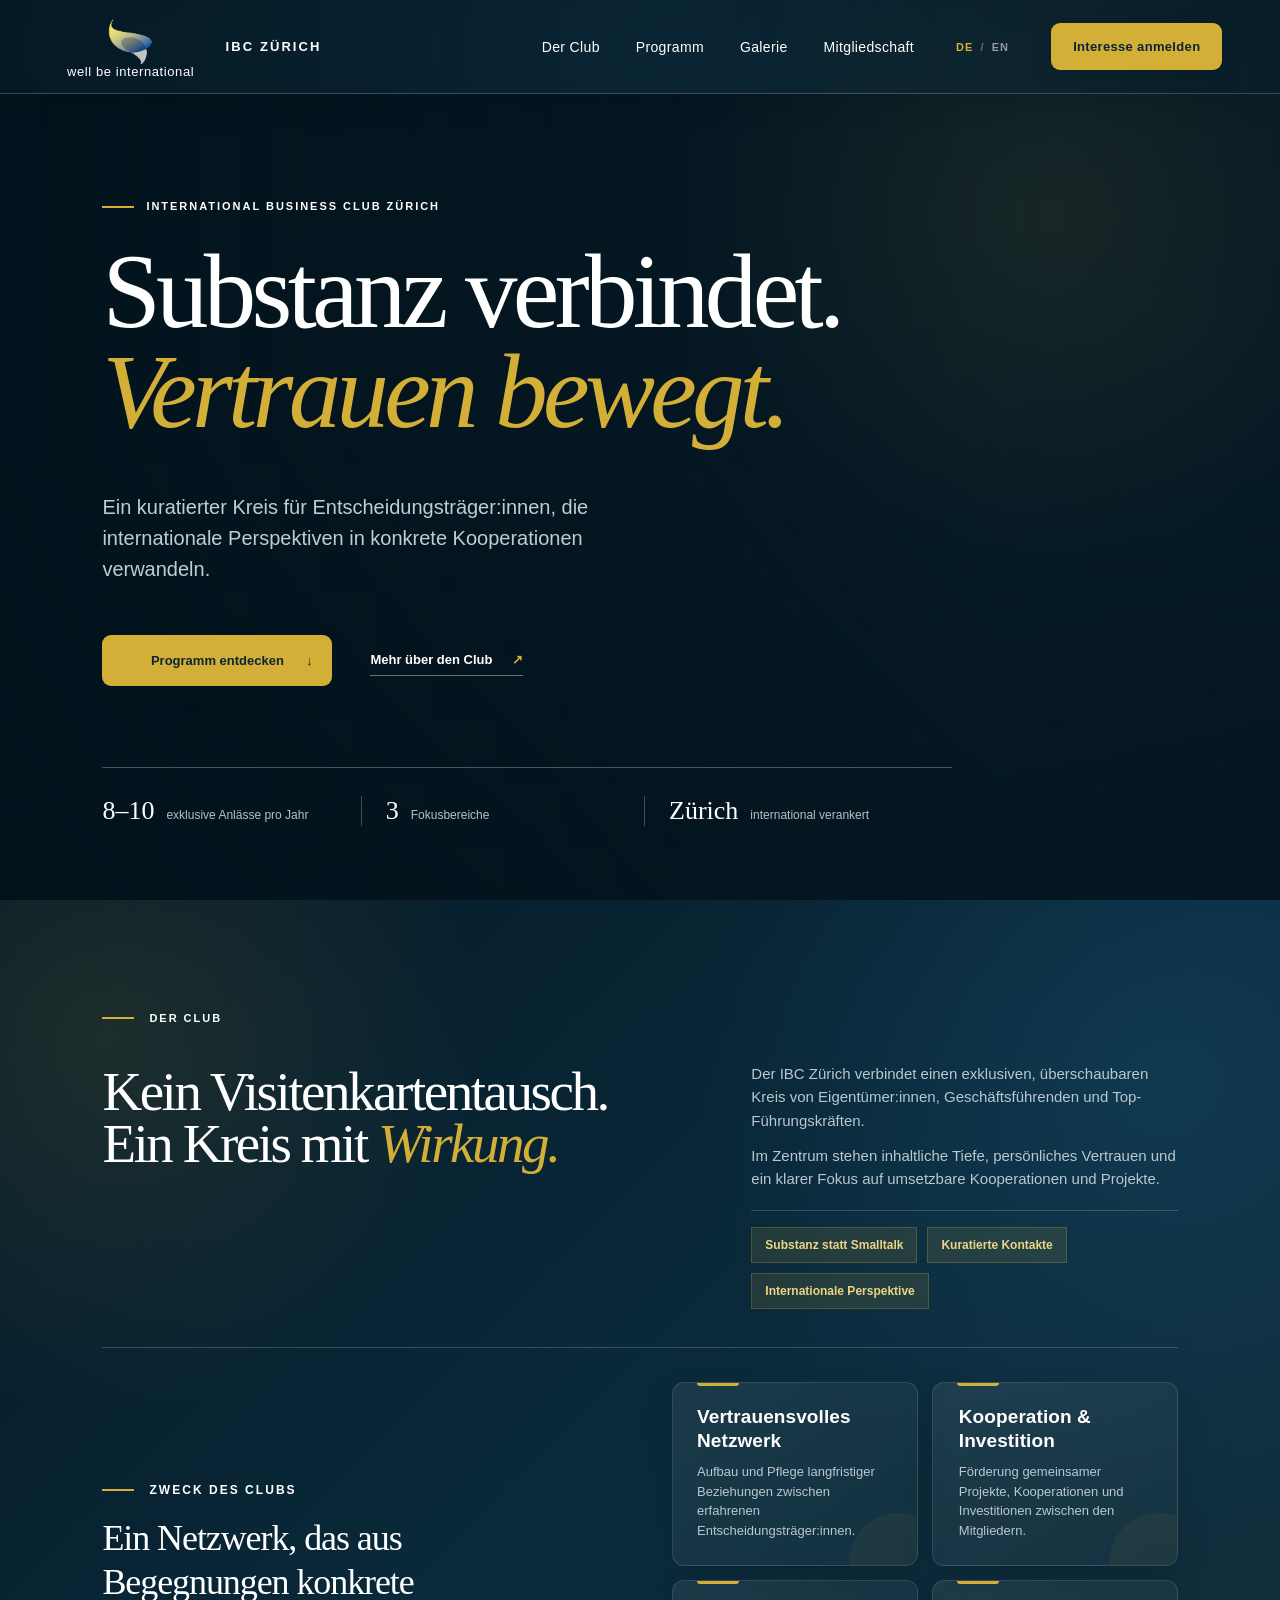
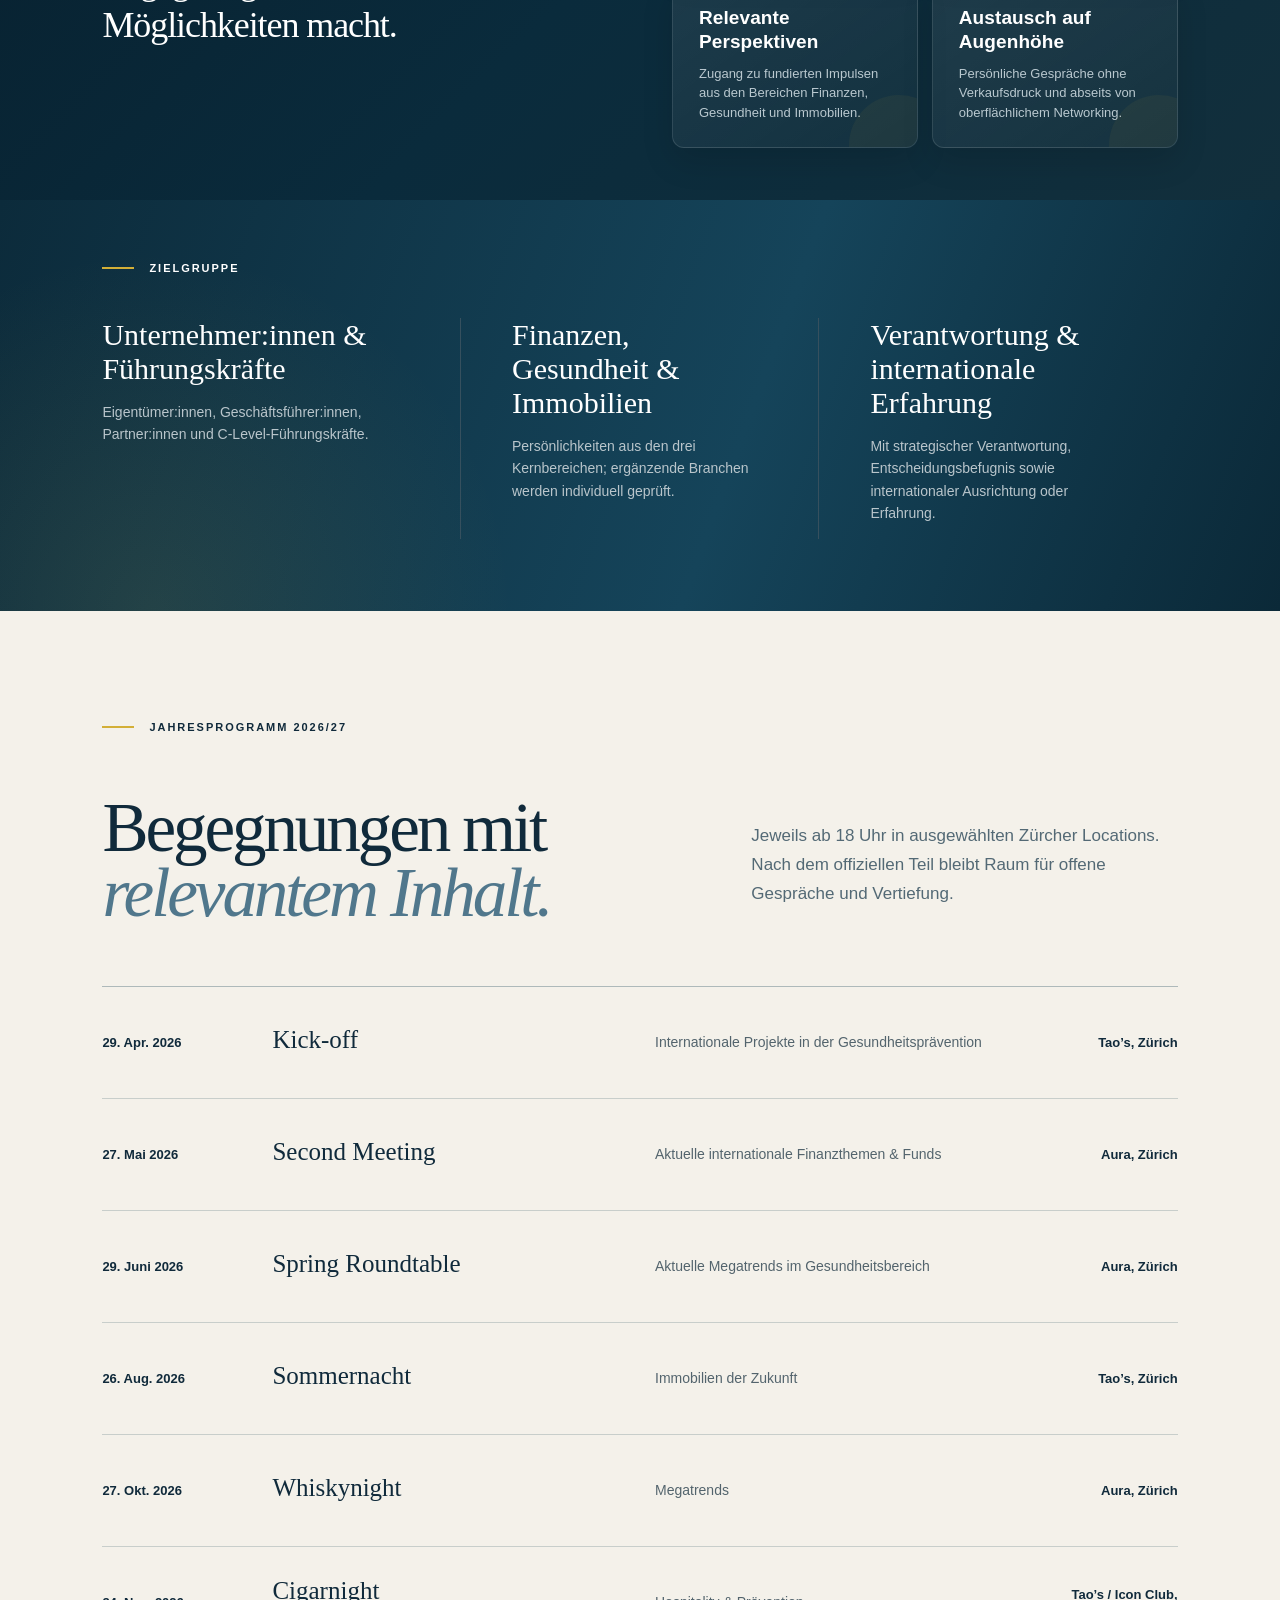
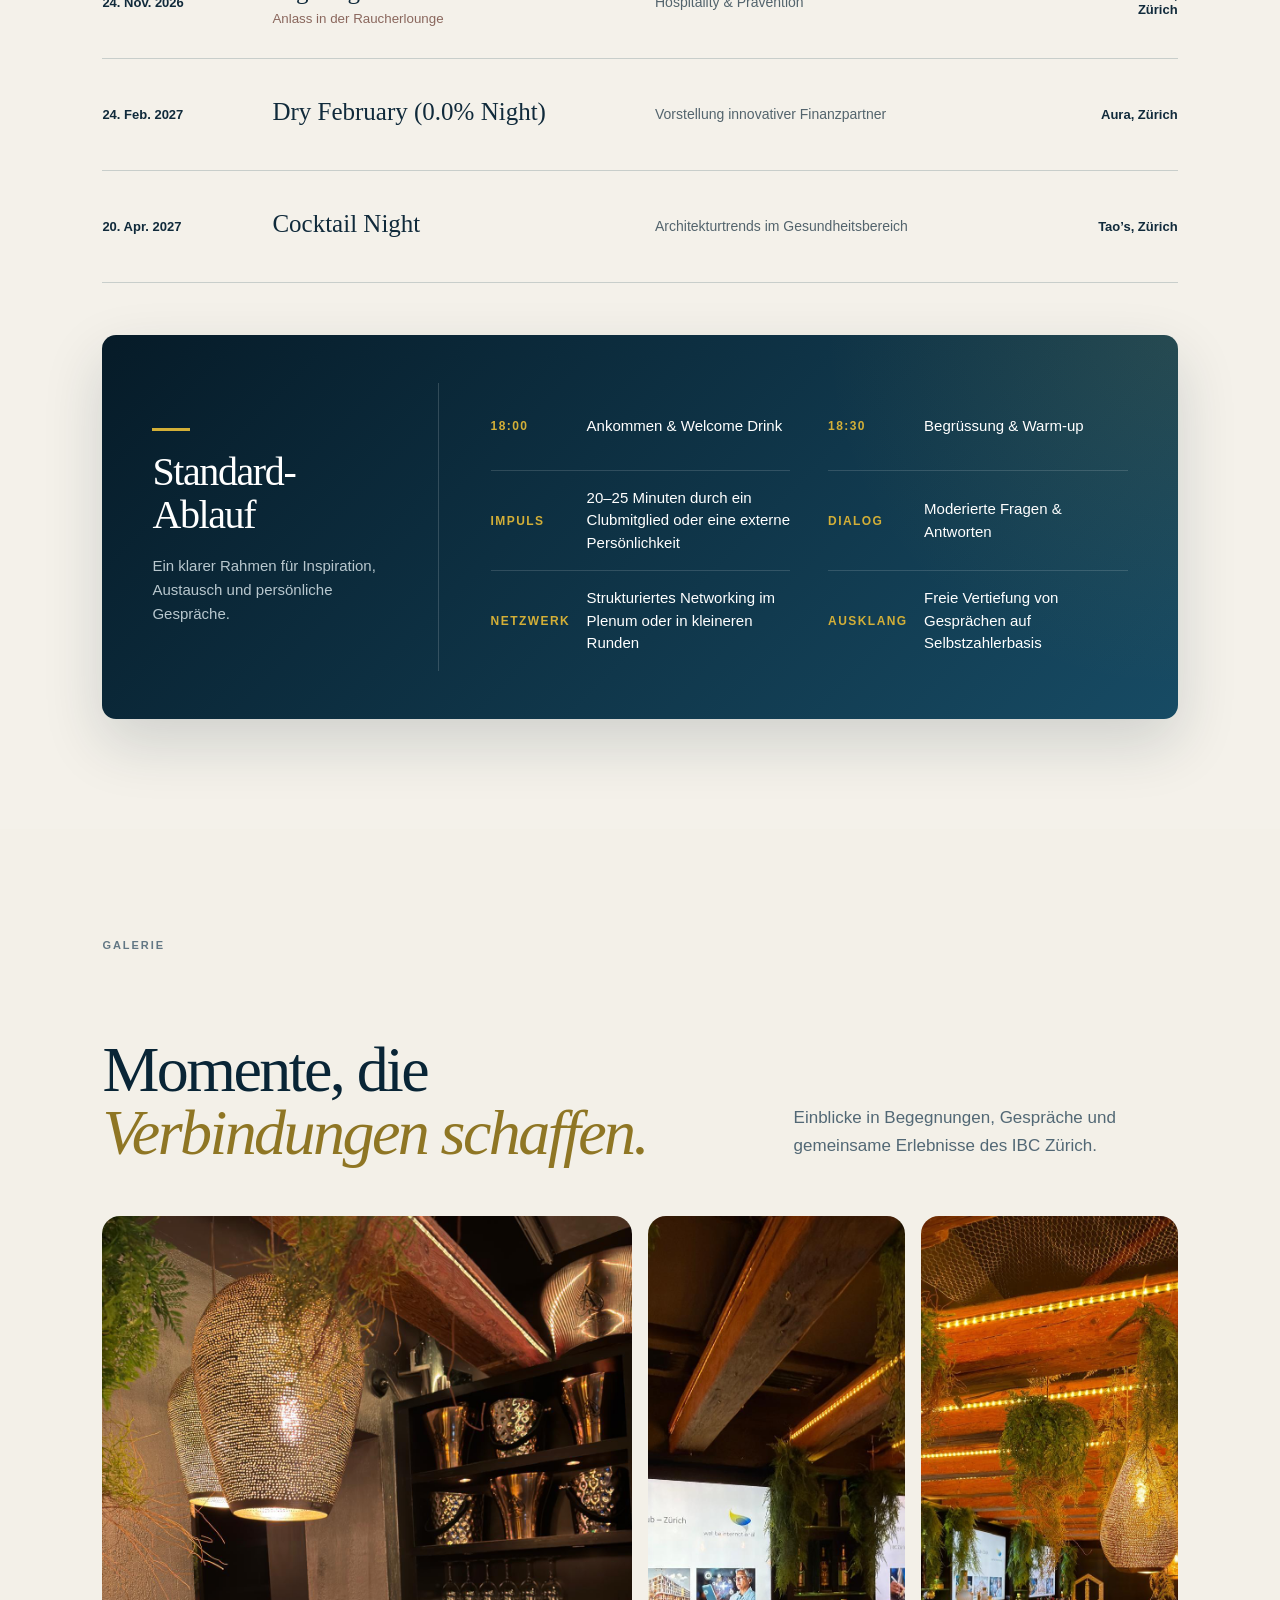
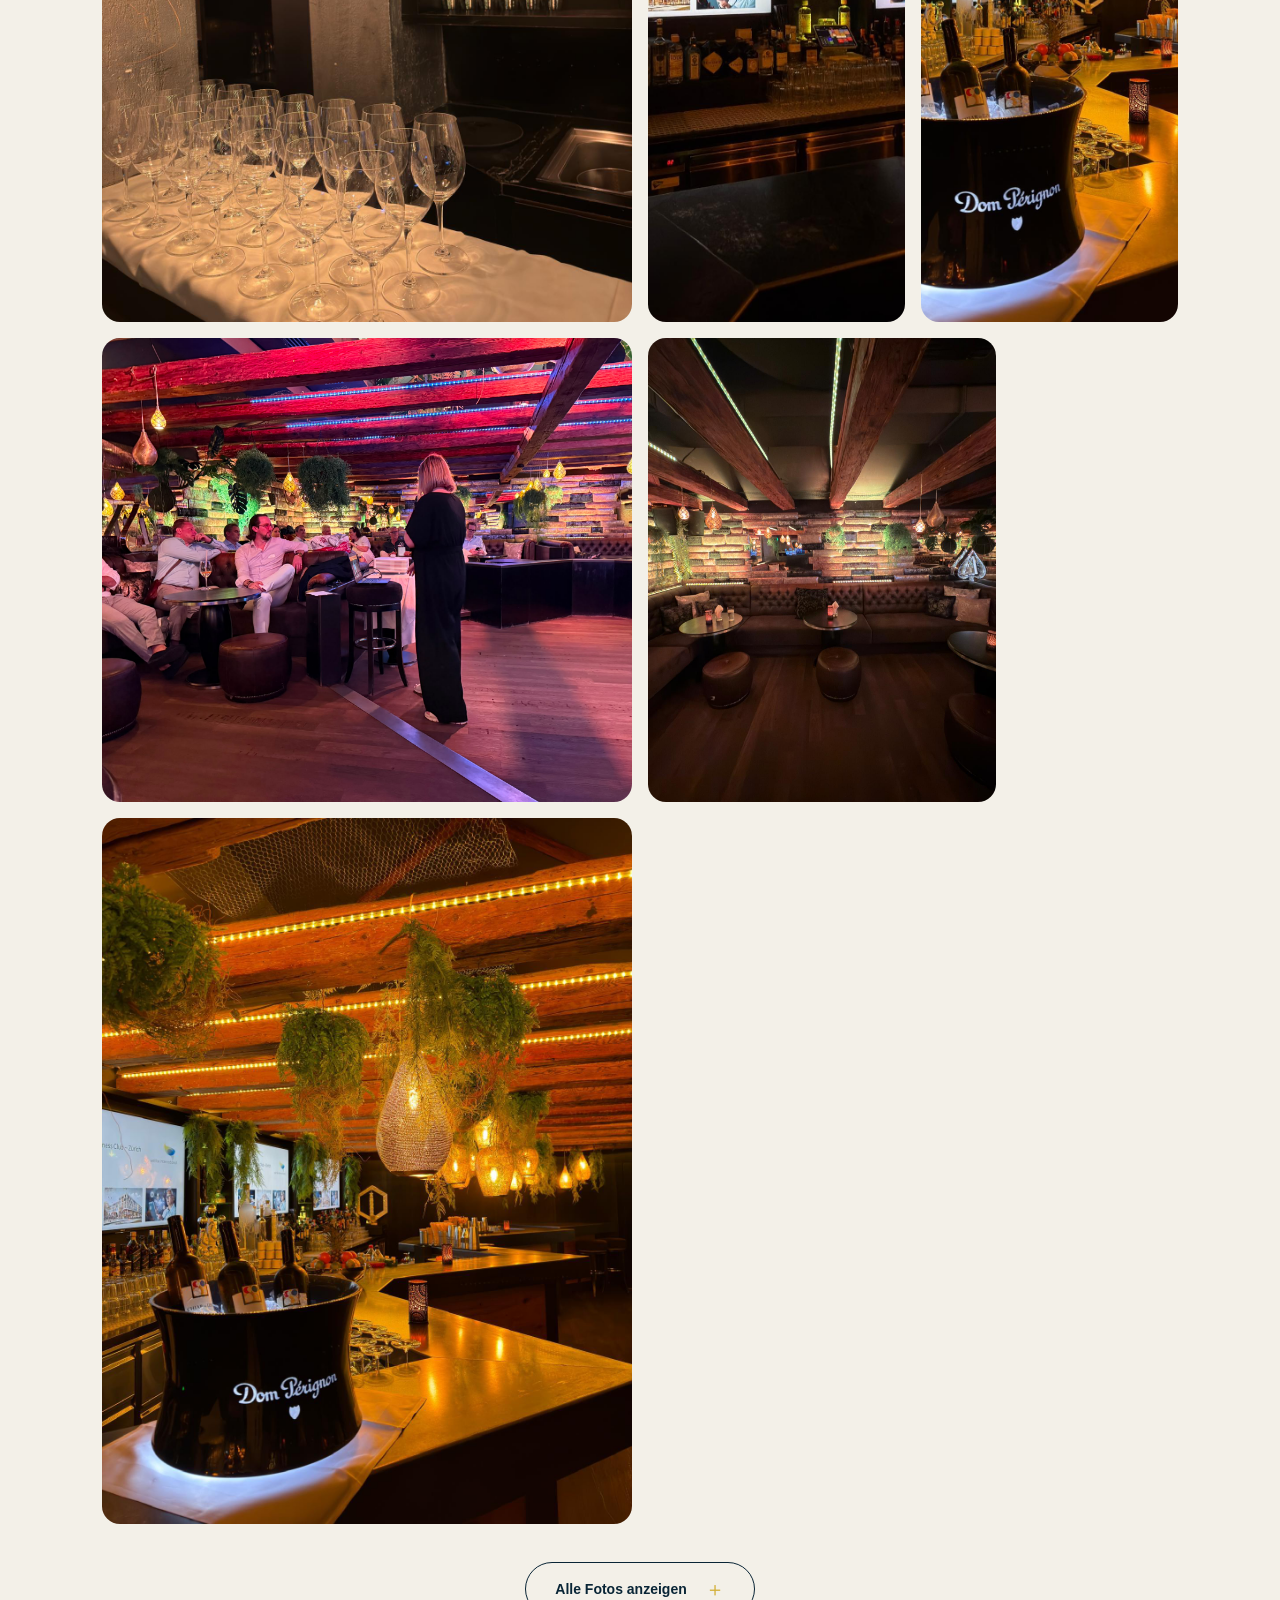
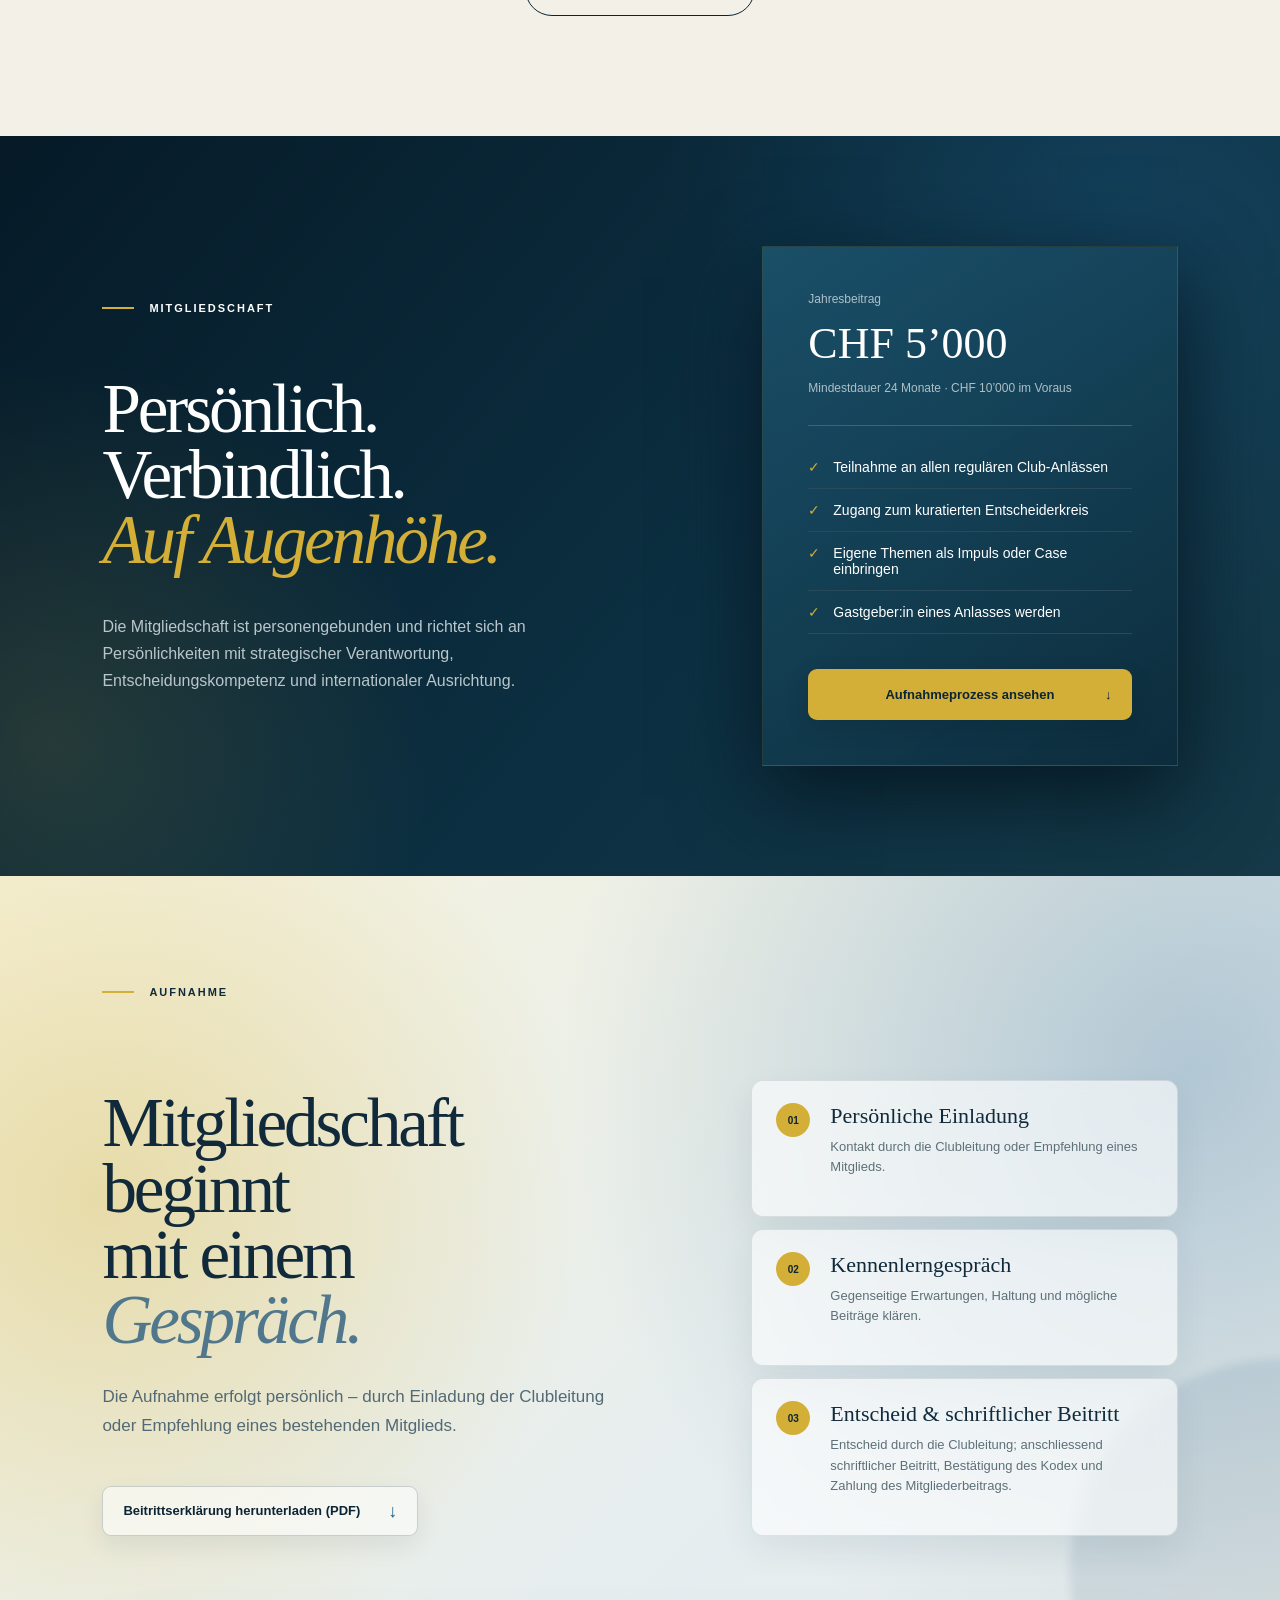
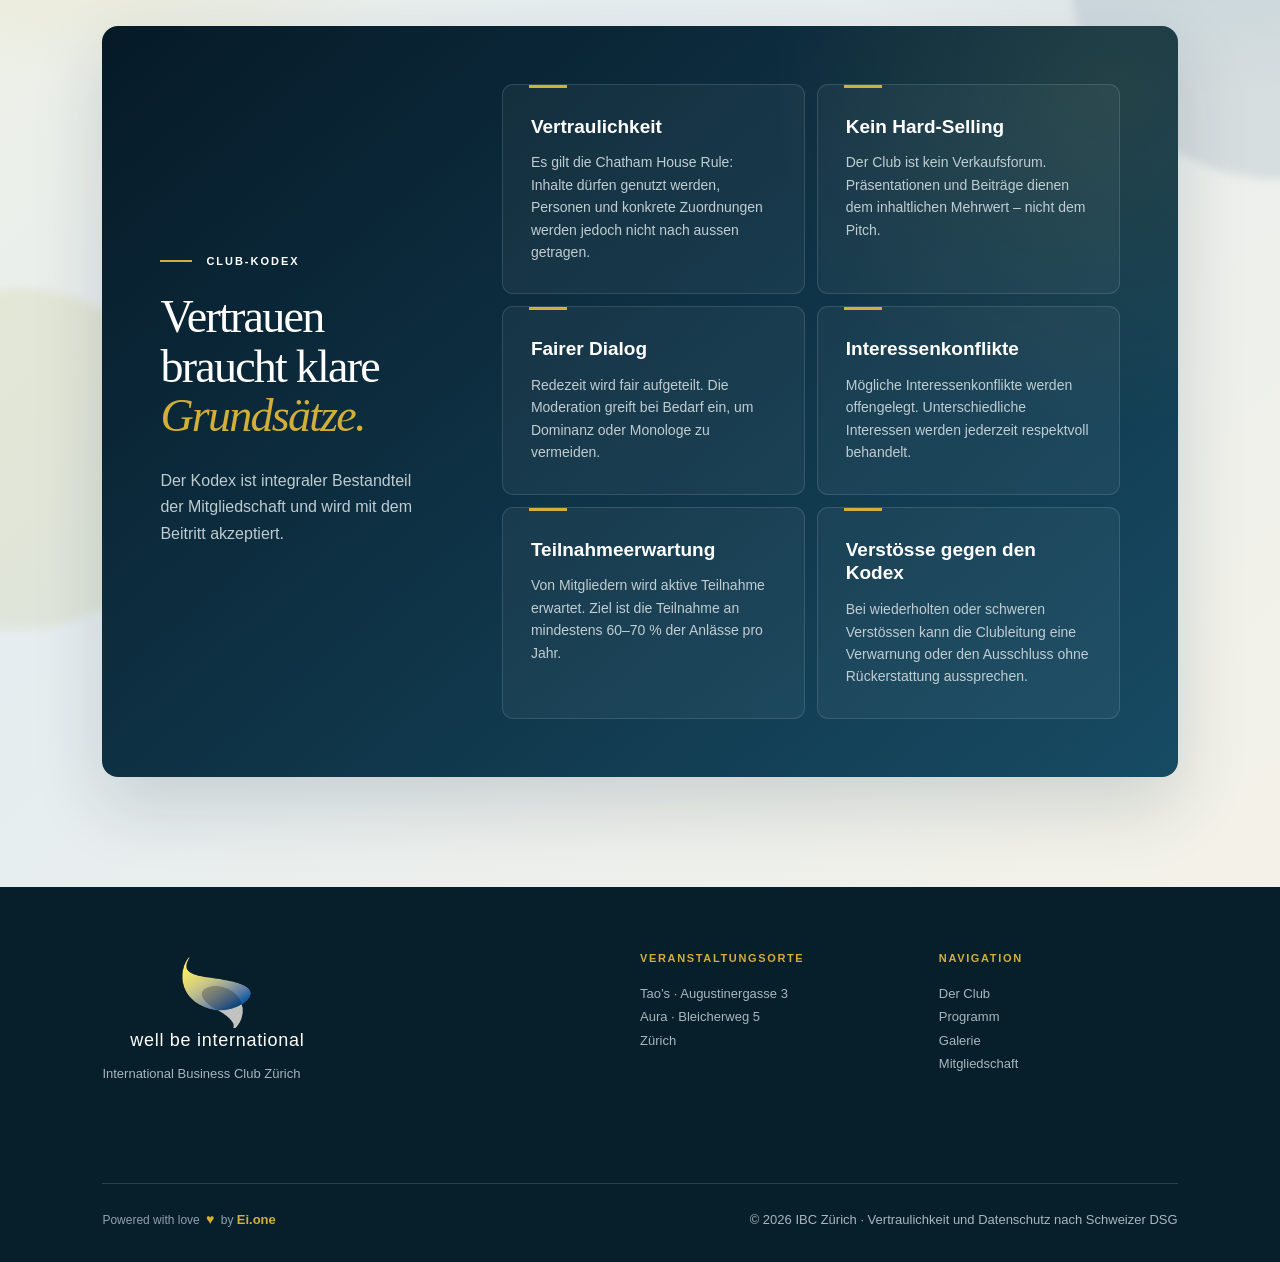
==== commit bc991074: "Add expandable gallery preview" ====
--- a/index.html
+++ b/index.html
@@ -67,16 +67,17 @@
                             <figure class="gallery-item gallery-item-4"><img src="gallery-we4.jpeg" alt="Impression vom IBC Zürich Anlass 4" loading="lazy" decoding="async"></figure>
                             <figure class="gallery-item gallery-item-5"><img src="gallery-we5.jpeg" alt="Impression vom IBC Zürich Anlass 5" loading="lazy" decoding="async"></figure>
                             <figure class="gallery-item gallery-item-6"><img src="gallery-we6.jpeg" alt="Impression vom IBC Zürich Anlass 6" loading="lazy" decoding="async"></figure>
-                            <figure class="gallery-item gallery-item-7"><img src="gallery-we7.jpeg" alt="Impression vom IBC Zürich Anlass 7" loading="lazy" decoding="async"></figure>
-                            <figure class="gallery-item gallery-item-8"><img src="gallery-we8.jpeg" alt="Impression vom IBC Zürich Anlass 8" loading="lazy" decoding="async"></figure>
-                            <figure class="gallery-item gallery-item-9"><img src="gallery-we9.jpeg" alt="Impression vom IBC Zürich Anlass 9" loading="lazy" decoding="async"></figure>
-                            <figure class="gallery-item gallery-item-10"><img src="gallery-we10.jpeg" alt="Impression vom IBC Zürich Anlass 10" loading="lazy" decoding="async"></figure>
-                            <figure class="gallery-item gallery-item-11"><img src="gallery-we11.jpeg" alt="Impression vom IBC Zürich Anlass 11" loading="lazy" decoding="async"></figure>
-                            <figure class="gallery-item gallery-item-12"><img src="gallery-we12.jpeg" alt="Impression vom IBC Zürich Anlass 12" loading="lazy" decoding="async"></figure>
-                            <figure class="gallery-item gallery-item-13"><img src="gallery-we13.jpeg" alt="Impression vom IBC Zürich Anlass 13" loading="lazy" decoding="async"></figure>
-                            <figure class="gallery-item gallery-item-14"><img src="gallery-we14.jpeg" alt="Impression vom IBC Zürich Anlass 14" loading="lazy" decoding="async"></figure>
-                            <figure class="gallery-item gallery-item-15"><img src="gallery-we15.jpeg" alt="Impression vom IBC Zürich Anlass 15" loading="lazy" decoding="async"></figure>
+                            <figure class="gallery-item gallery-item-7 gallery-extra"><img src="gallery-we7.jpeg" alt="Impression vom IBC Zürich Anlass 7" loading="lazy" decoding="async"></figure>
+                            <figure class="gallery-item gallery-item-8 gallery-extra"><img src="gallery-we8.jpeg" alt="Impression vom IBC Zürich Anlass 8" loading="lazy" decoding="async"></figure>
+                            <figure class="gallery-item gallery-item-9 gallery-extra"><img src="gallery-we9.jpeg" alt="Impression vom IBC Zürich Anlass 9" loading="lazy" decoding="async"></figure>
+                            <figure class="gallery-item gallery-item-10 gallery-extra"><img src="gallery-we10.jpeg" alt="Impression vom IBC Zürich Anlass 10" loading="lazy" decoding="async"></figure>
+                            <figure class="gallery-item gallery-item-11 gallery-extra"><img src="gallery-we11.jpeg" alt="Impression vom IBC Zürich Anlass 11" loading="lazy" decoding="async"></figure>
+                            <figure class="gallery-item gallery-item-12 gallery-extra"><img src="gallery-we12.jpeg" alt="Impression vom IBC Zürich Anlass 12" loading="lazy" decoding="async"></figure>
+                            <figure class="gallery-item gallery-item-13 gallery-extra"><img src="gallery-we13.jpeg" alt="Impression vom IBC Zürich Anlass 13" loading="lazy" decoding="async"></figure>
+                            <figure class="gallery-item gallery-item-14 gallery-extra"><img src="gallery-we14.jpeg" alt="Impression vom IBC Zürich Anlass 14" loading="lazy" decoding="async"></figure>
+                            <figure class="gallery-item gallery-item-15 gallery-extra"><img src="gallery-we15.jpeg" alt="Impression vom IBC Zürich Anlass 15" loading="lazy" decoding="async"></figure>
                     </div>
+        <div class="gallery-action"><button class="gallery-toggle" type="button" aria-expanded="false" data-show="Alle Fotos anzeigen" data-hide="Weniger anzeigen">Alle Fotos anzeigen<span aria-hidden="true">＋</span></button></div>
     </section>
 
     <section class="membership section" id="mitgliedschaft">
@@ -115,6 +116,17 @@
             sessionStorage.setItem(storageKey, String(window.scrollY));
         });
     });
+
+    const gallery = document.querySelector('.gallery');
+    const galleryToggle = document.querySelector('.gallery-toggle');
+    if (gallery && galleryToggle) {
+        galleryToggle.addEventListener('click', () => {
+            const expanded = gallery.classList.toggle('is-expanded');
+            galleryToggle.setAttribute('aria-expanded', String(expanded));
+            galleryToggle.firstChild.nodeValue = expanded ? galleryToggle.dataset.hide : galleryToggle.dataset.show;
+            galleryToggle.querySelector('span').textContent = expanded ? '−' : '＋';
+        });
+    }
 })();
 </script>
 </body>
--- a/style-d3af37.css
+++ b/style-d3af37.css
@@ -128,13 +128,19 @@
 .gallery-item:nth-child(5n+3) { grid-column:span 3; }
 .gallery-item img { display:block; width:100%; height:100%; min-height:360px; object-fit:cover; transition:transform .6s ease; }
 .gallery-item:hover img { transform:scale(1.025); }
+.gallery-extra { display:none; }
+.gallery.is-expanded .gallery-extra { display:block; }
+.gallery-action { display:flex; justify-content:center; margin-top:38px; }
+.gallery-toggle { min-width:230px; display:inline-flex; align-items:center; justify-content:center; gap:18px; padding:16px 24px; border:1px solid #092536; border-radius:999px; background:transparent; color:#092536; font:700 14px/1 "Segoe UI Variable","Segoe UI",Arial,sans-serif; cursor:pointer; transition:background .25s,color .25s,transform .25s; }
+.gallery-toggle:hover { background:#092536; color:#fff; transform:translateY(-2px); }
+.gallery-toggle span { color:var(--lime); font-size:20px; font-weight:400; }
 .footer-bottom { grid-column:1/-1; display:flex; align-items:center; justify-content:space-between; gap:24px; margin-top:25px; padding-top:24px; border-top:1px solid #29404c; }.creator-credit { margin:0; text-align:left; color:#8fa2ab; font-size:12px; }.creator-credit a { display:inline; color:var(--lime); font-weight:700; }
 .creator-credit .heart { display:inline-block; margin:0 3px; color:var(--lime); font-size:14px; line-height:1; }
 @media (max-width:900px) { nav { display:none; }.nav-cta { display:none; }.hero { padding-top:80px; }.hero-glow { width:80vw;height:80vw;right:-30vw; }.hero-meta { width:100%; }.intro { height:auto;max-height:none;min-height:100vh;overflow:visible;padding-top:110px;padding-bottom:90px; }.intro-grid,.program-head,.admission-grid,.membership,.club-purpose { grid-template-columns:1fr; gap:35px; }.purpose-grid { grid-template-columns:repeat(2,1fr);margin-top:10px; }.purpose-grid article,.purpose-grid article:nth-child(-n+2) { padding:22px 18px;border:1px solid rgba(255,255,255,.13); }.purpose-grid article:first-child { padding-left:18px; }.benefit-band { grid-template-columns:1fr; }.benefit-band article { padding:30px 0;border-right:0;border-bottom:1px solid #36505e; }.event { grid-template-columns:32px 110px 1fr; padding:20px 0; }.event p,.place { grid-column:3; text-align:left; margin:0; }.agenda-grid { grid-template-columns:repeat(2,1fr); }.agenda-grid article:nth-child(3n) { border-right:1px solid #dce2df; }.agenda-grid article:nth-child(2n) { border-right:0; }.agenda-grid article:nth-last-child(-n+3) { border-bottom:1px solid #dce2df; }.agenda-grid article:nth-last-child(-n+2) { border-bottom:0; }.membership-card { padding:30px; } }
 @media (max-width:900px) { .gallery-head { grid-template-columns:1fr;gap:24px; }.gallery-item,.gallery-item:nth-child(n) { grid-column:span 6;min-height:330px; }.gallery-item img { min-height:330px; } }
 @media (prefers-reduced-motion:reduce) { html { scroll-behavior:auto; }.hero-frame,.hero-frame img { animation:none; }.hero-frame:first-child { opacity:1; } }
 @media (max-width:600px) { .nav-shell { height:76px;padding:0 20px; }.logo-lockup { width:118px;height:68px; }.logo-symbol { width:60px;height:41px;background-size:99px auto; }.logo-text { font-size:11px; }.brand>span:last-child { display:none; }.hero,.section { padding-left:24px;padding-right:24px; }.hero { min-height:100vh;padding-top:118px; }.hero-copy { display:none; }.hero-actions { align-items:flex-start;flex-direction:column;gap:20px; }.hero-meta { grid-template-columns:1fr;gap:15px;margin-top:55px; }.hero-meta div { border:0; }.club-purpose { margin-top:65px;padding-top:38px; }.purpose-grid { grid-template-columns:1fr; }.purpose-grid article,.purpose-grid article:nth-child(-n+2) { min-height:0;padding:22px 0;border-top:1px solid rgba(255,255,255,.16); }.purpose-grid article:first-child { border-top:0; }.event { grid-template-columns:28px 1fr; }.event time { grid-column:2; }.event div,.event p,.place { grid-column:2; }.standard-agenda { padding:28px 22px; }.agenda-head { align-items:flex-start;flex-direction:column;gap:12px; }.agenda-head p { text-align:left; }.agenda-grid { grid-template-columns:1fr; }.agenda-grid article,.agenda-grid article:nth-child(2n),.agenda-grid article:nth-child(3n),.agenda-grid article:nth-last-child(-n+2),.agenda-grid article:nth-last-child(-n+3) { border-right:0;border-bottom:1px solid #dce2df; }.agenda-grid article:last-child { border-bottom:0; }.code-note { flex-direction:column;align-items:flex-start;gap:5px; }.membership { padding-top:90px;padding-bottom:90px; }footer { grid-template-columns:1fr; }.legal { grid-column:1; } }
-@media (max-width:600px) { .gallery { padding-top:72px;padding-bottom:72px; }.gallery-head { margin-bottom:32px; }.gallery-head h2 { font-size:42px; }.gallery-grid { gap:12px; }.gallery-item,.gallery-item:nth-child(n) { grid-column:1/-1;min-height:0;aspect-ratio:4/5; }.gallery-item:nth-child(4),.gallery-item:nth-child(9),.gallery-item:nth-child(10),.gallery-item:nth-child(14),.gallery-item:nth-child(15) { aspect-ratio:4/3; }.gallery-item img { min-height:0; } }
+@media (max-width:600px) { .gallery { padding-top:72px;padding-bottom:72px; }.gallery-head { margin-bottom:32px; }.gallery-head h2 { font-size:42px; }.gallery-grid { gap:12px; }.gallery-item,.gallery-item:nth-child(n) { grid-column:1/-1;min-height:0;aspect-ratio:4/5; }.gallery-item:nth-child(4),.gallery-item:nth-child(9),.gallery-item:nth-child(10),.gallery-item:nth-child(14),.gallery-item:nth-child(15) { aspect-ratio:4/3; }.gallery-item img { min-height:0; }.gallery-action { margin-top:28px; }.gallery-toggle { width:100%; } }
 @media (max-width:900px) { .standard-agenda { grid-template-columns:1fr;gap:30px;padding:38px; }.agenda-head { padding:0 0 28px;border-right:0;border-bottom:1px solid rgba(255,255,255,.16); }.agenda-grid { grid-template-columns:repeat(2,1fr); }.agenda-grid article,.agenda-grid article:nth-child(2n),.agenda-grid article:nth-child(3n),.agenda-grid article:nth-last-child(-n+3) { border-right:0;border-bottom:1px solid rgba(255,255,255,.14); }.agenda-grid article:nth-last-child(-n+2) { border-bottom:0; } }
 @media (max-width:600px) { .standard-agenda { padding:32px 24px; }.agenda-grid { grid-template-columns:1fr; }.agenda-grid article,.agenda-grid article:nth-child(2n),.agenda-grid article:nth-child(3n),.agenda-grid article:nth-last-child(-n+2),.agenda-grid article:nth-last-child(-n+3) { grid-template-columns:72px 1fr;column-gap:24px;border-bottom:1px solid rgba(255,255,255,.14); }.agenda-grid article:last-child { border-bottom:0; } }
 @media (max-width:900px) { .event { grid-template-columns:110px 1fr; }.event p,.place { grid-column:2; } }
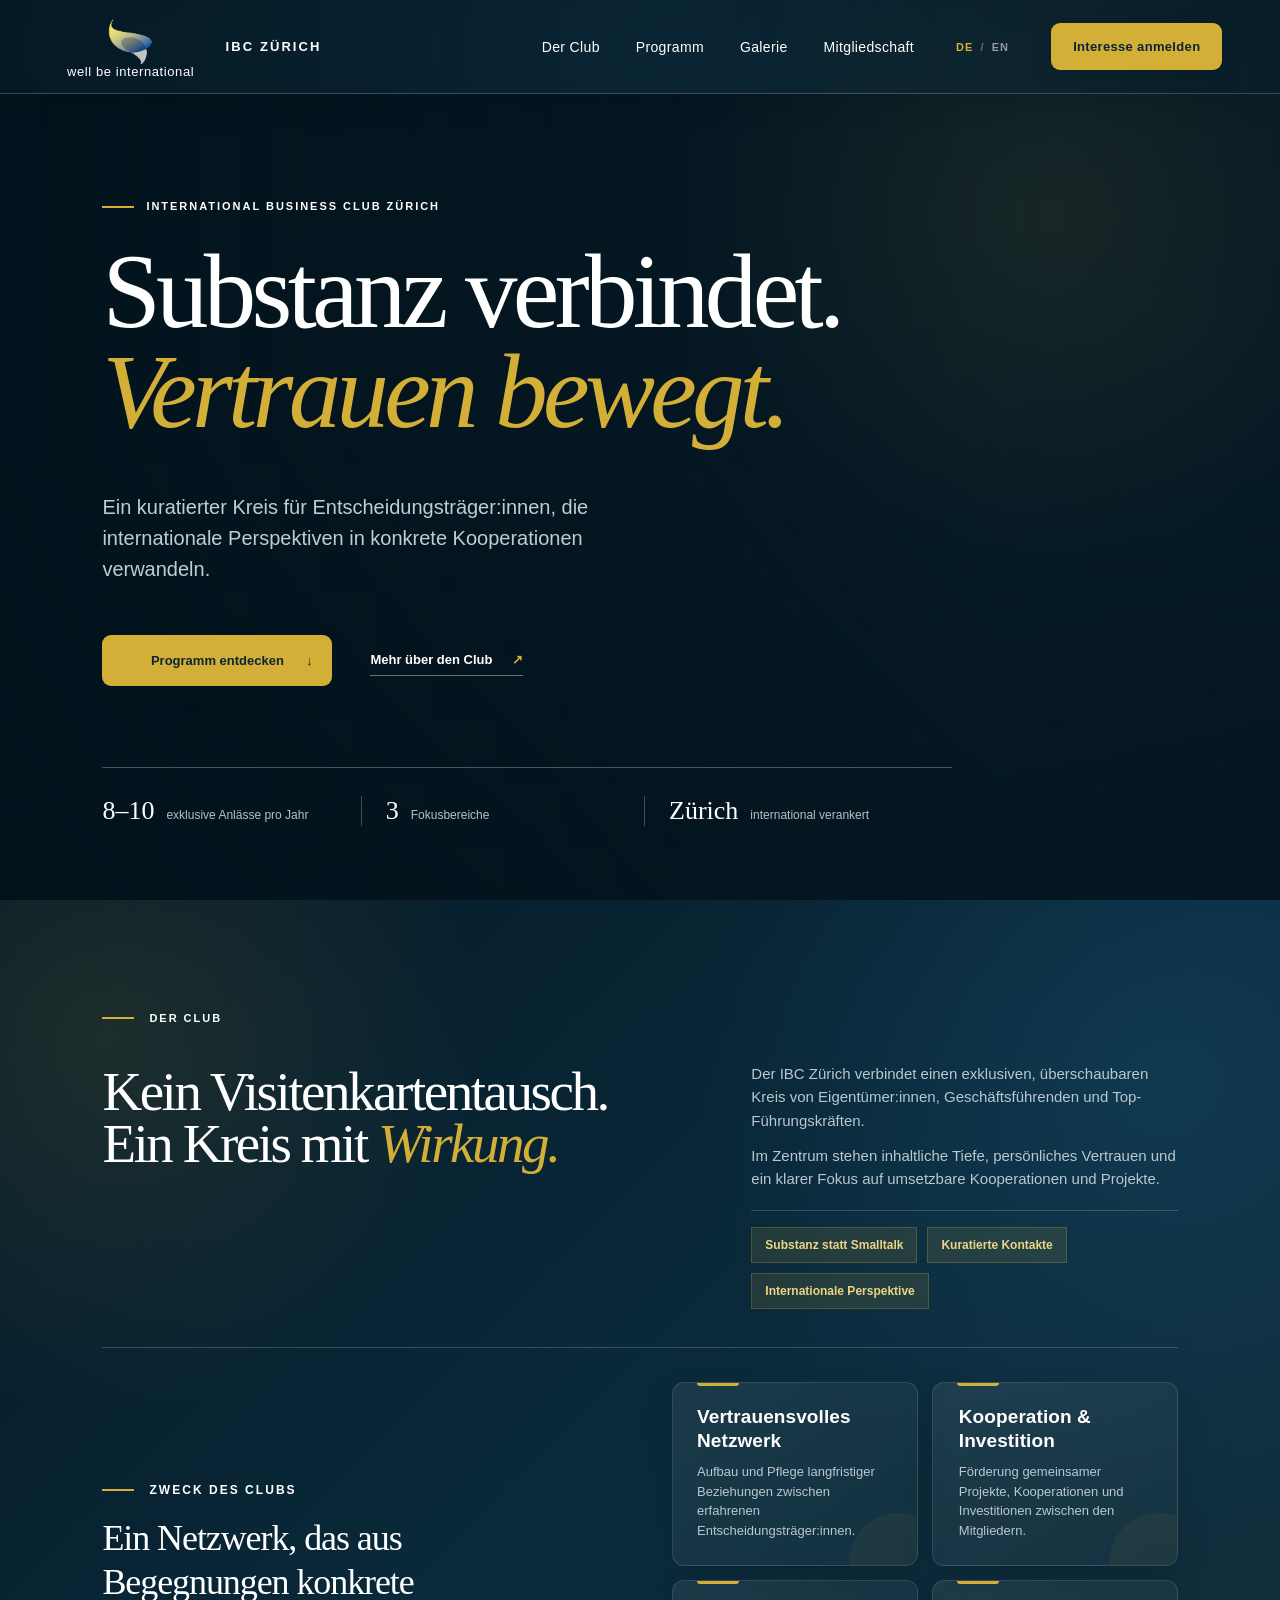
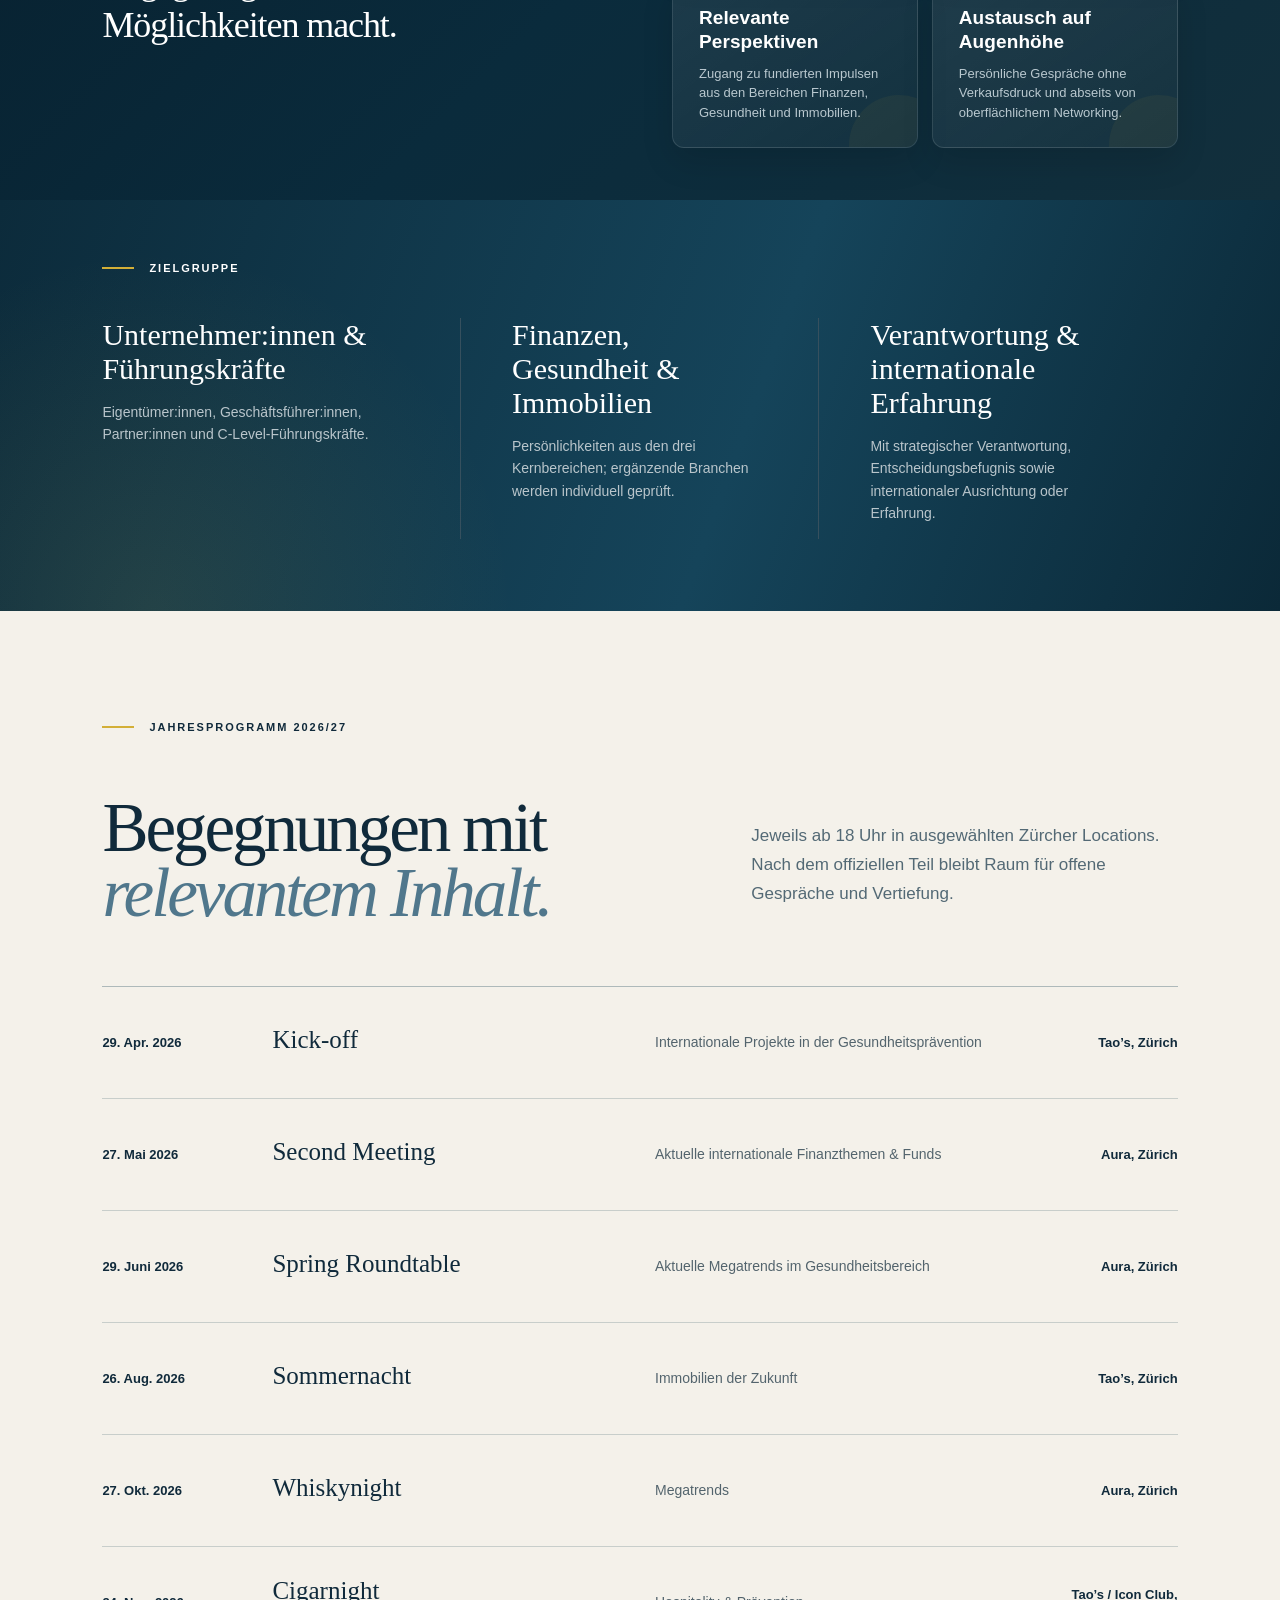
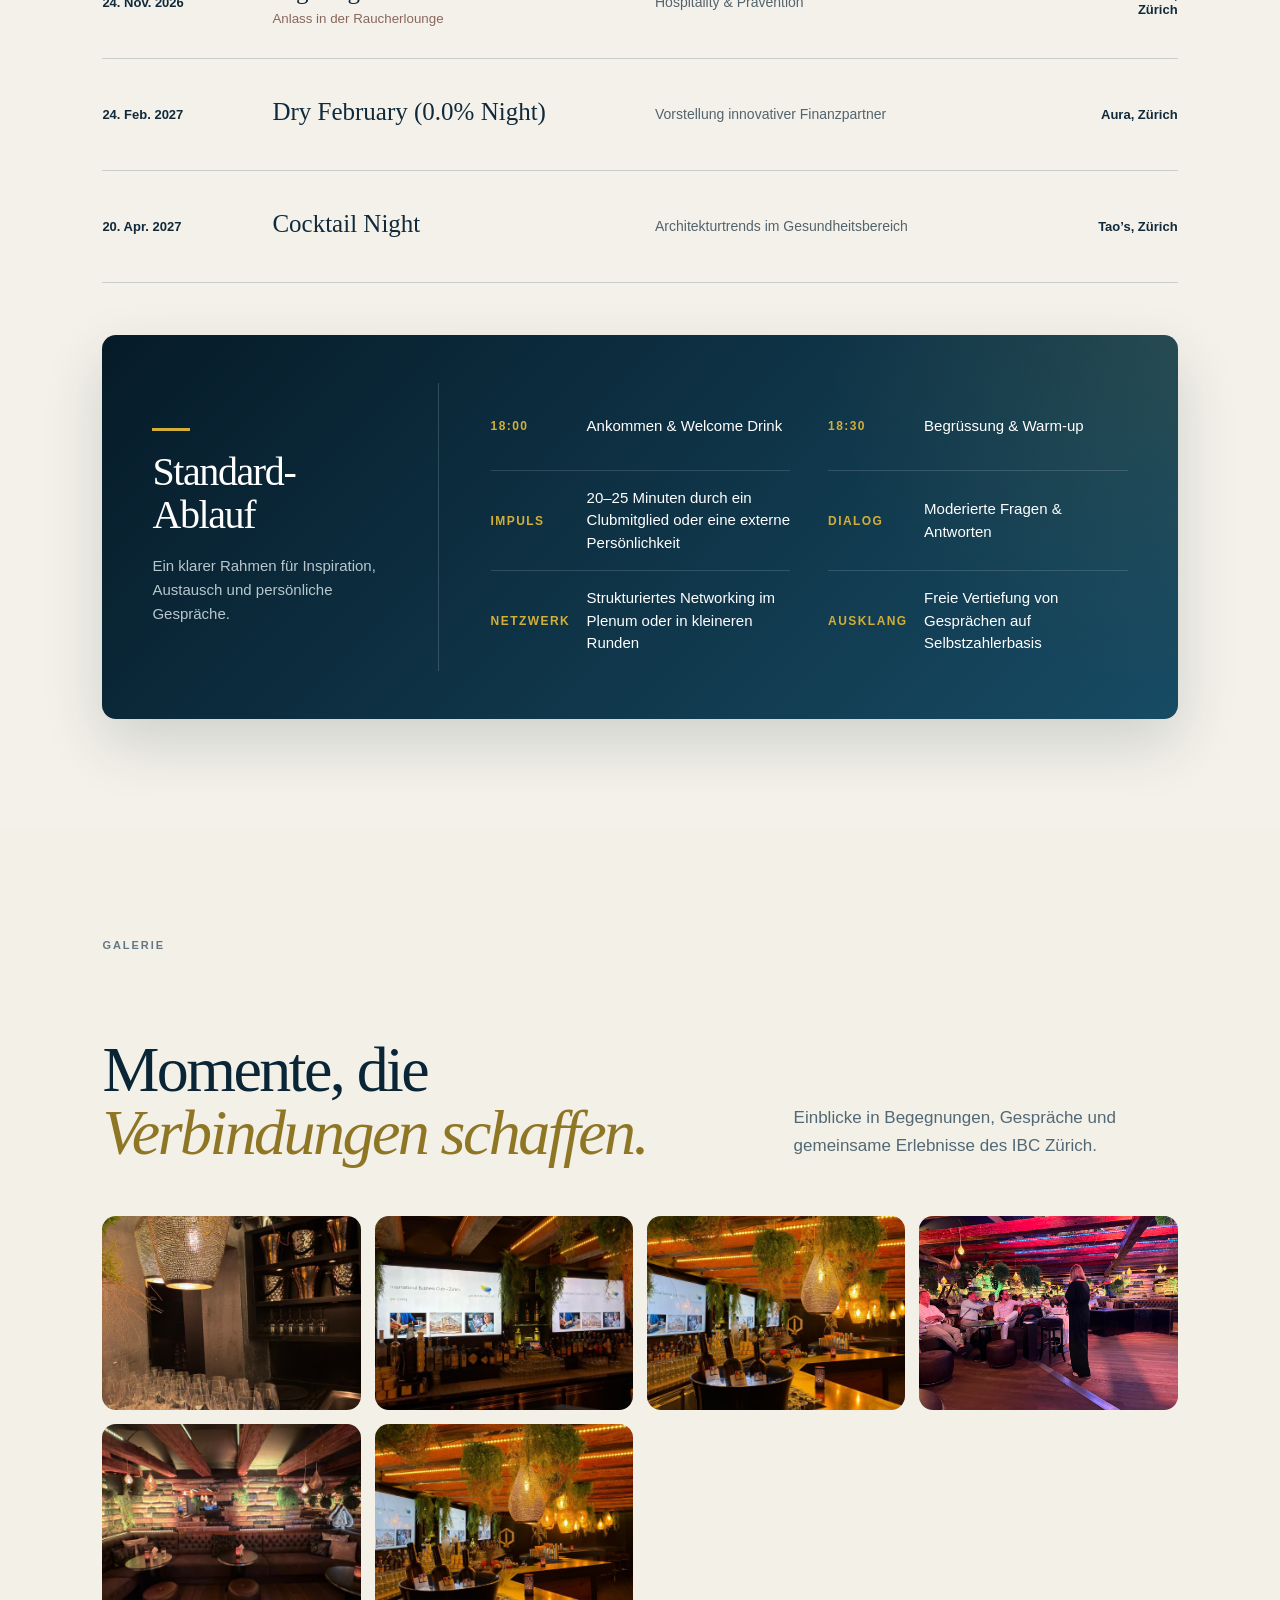
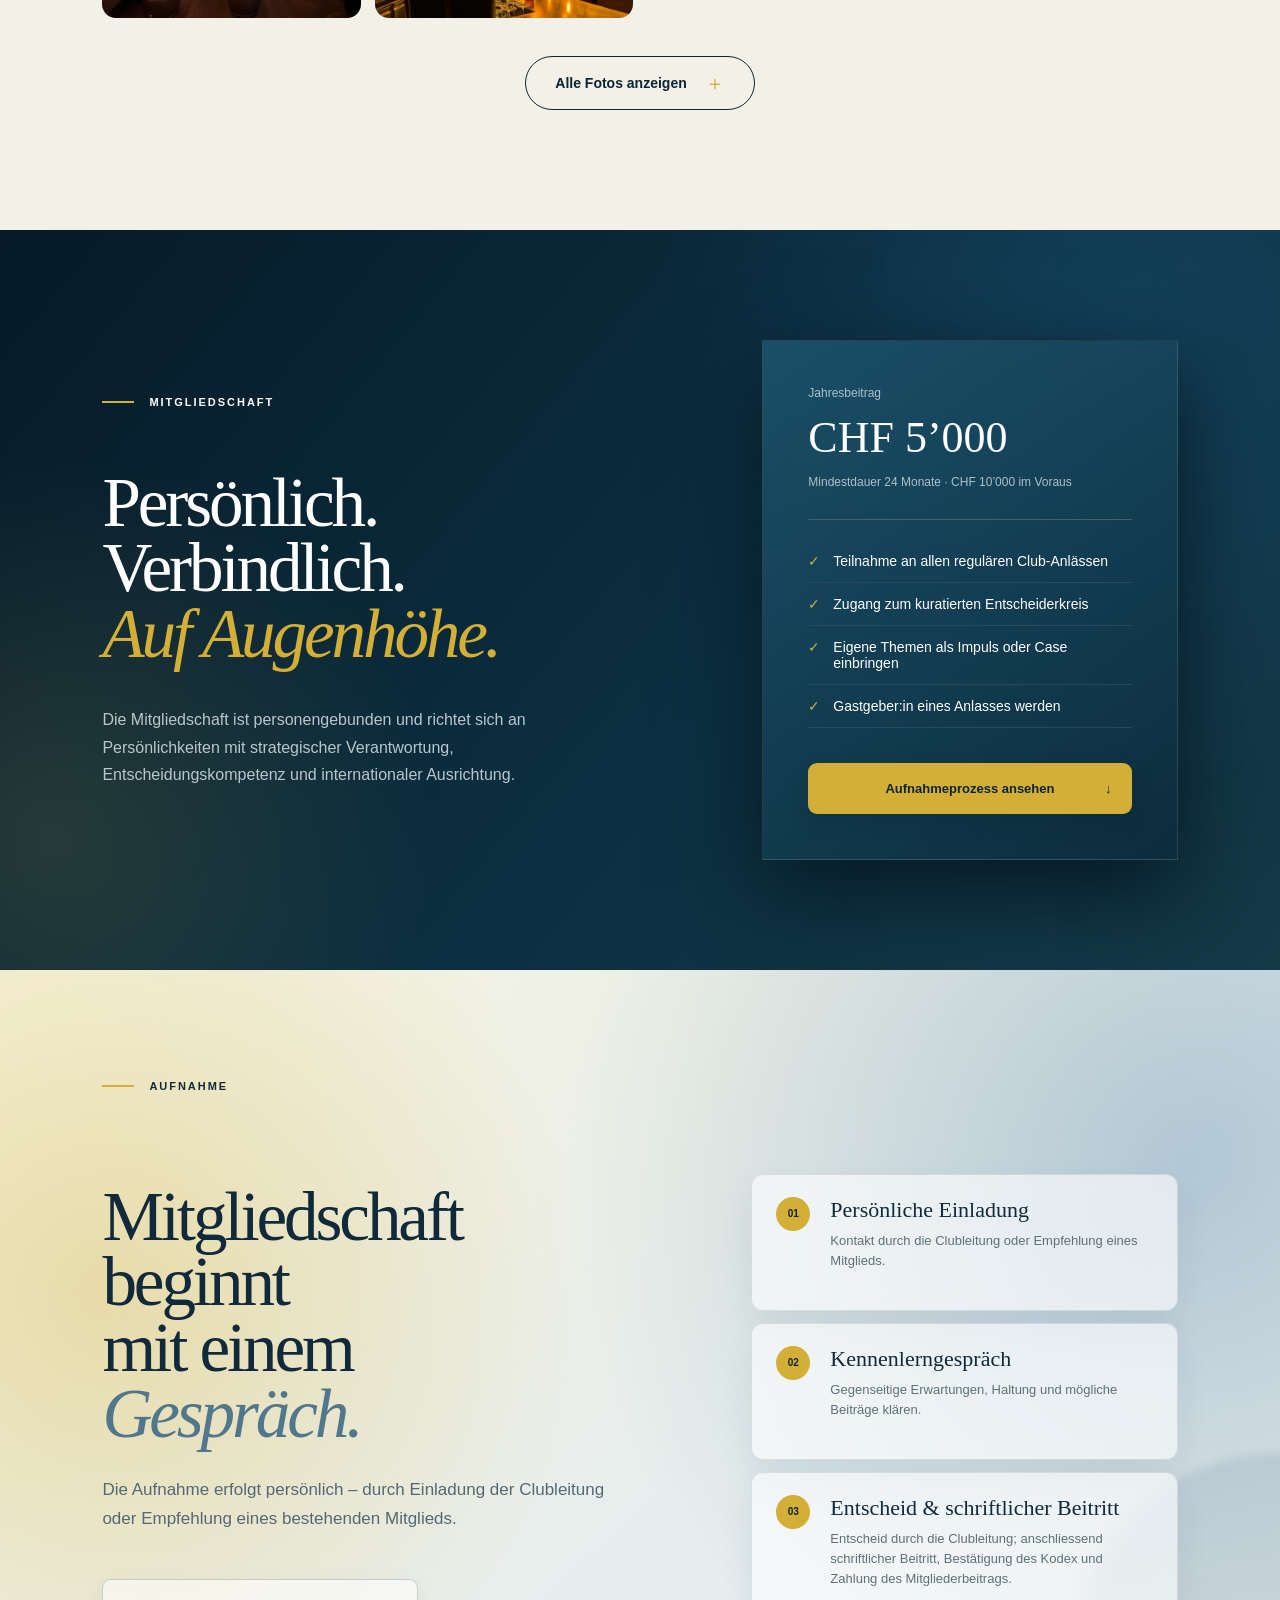
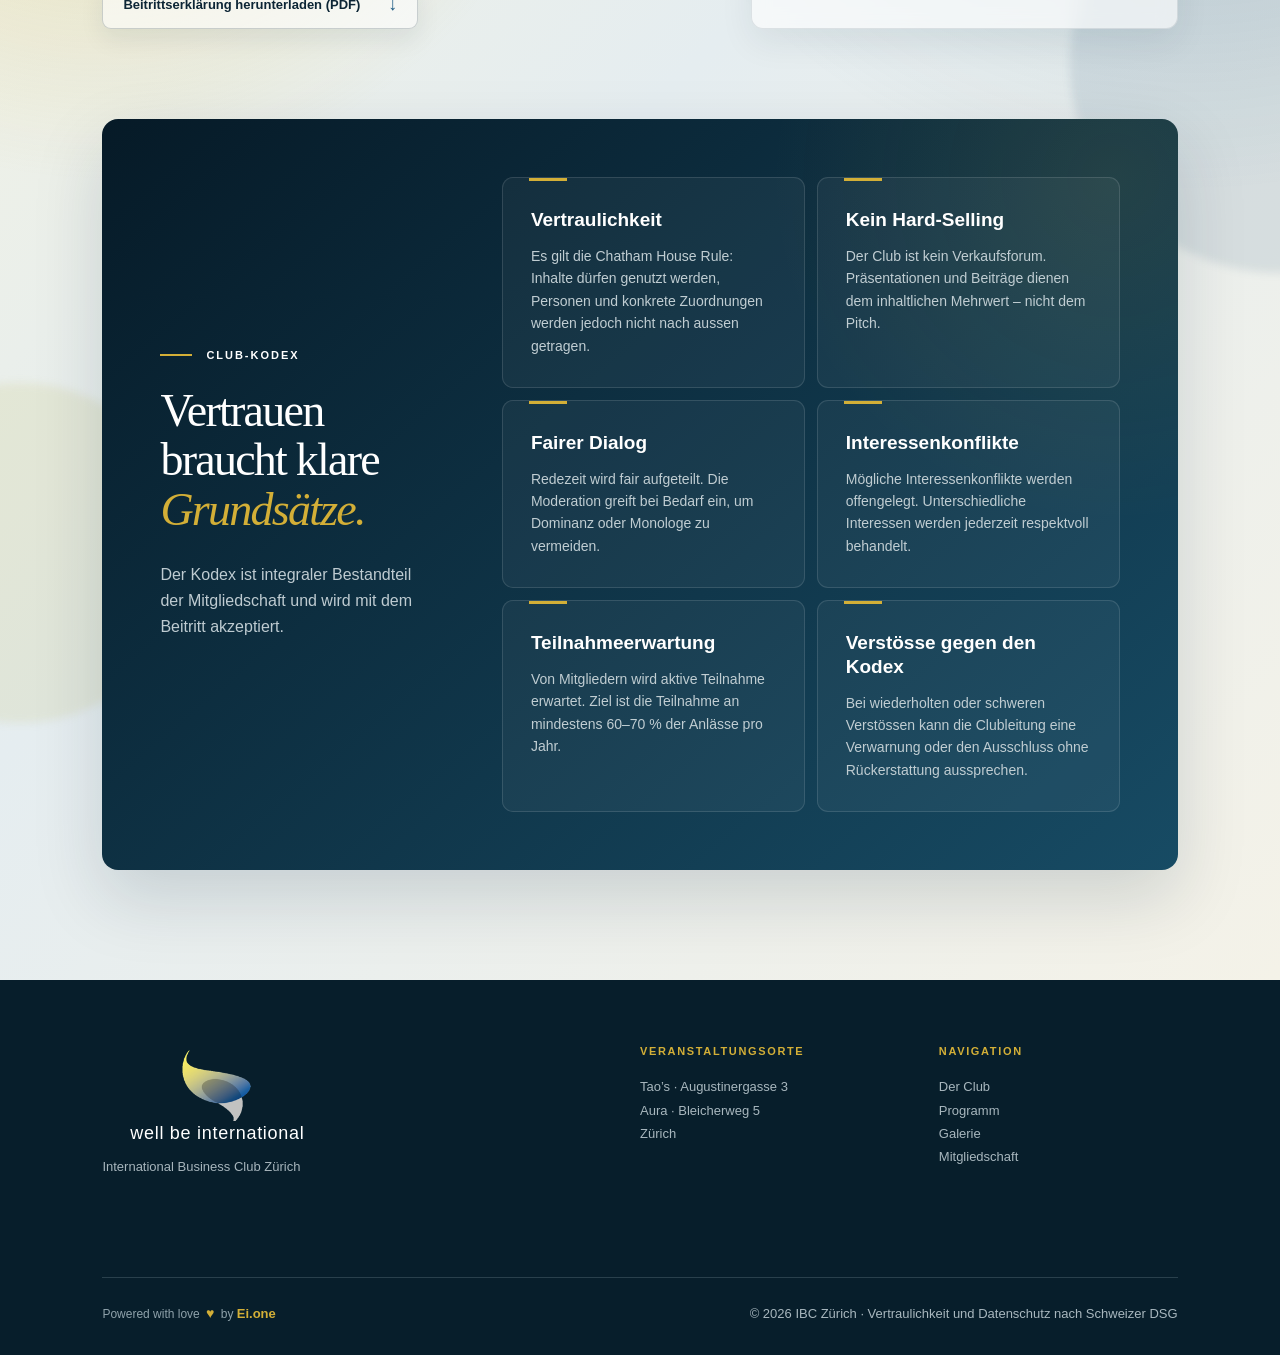
==== commit 7fa26e00: "Add compact gallery lightbox" ====
--- a/index.html
+++ b/index.html
@@ -61,24 +61,30 @@
             <p>Einblicke in Begegnungen, Gespräche und gemeinsame Erlebnisse des IBC Zürich.</p>
         </div>
         <div class="gallery-grid">
-                            <figure class="gallery-item gallery-item-1"><img src="gallery-we1.jpeg" alt="Impression vom IBC Zürich Anlass 1" loading="lazy" decoding="async"></figure>
-                            <figure class="gallery-item gallery-item-2"><img src="gallery-we2.jpeg" alt="Impression vom IBC Zürich Anlass 2" loading="lazy" decoding="async"></figure>
-                            <figure class="gallery-item gallery-item-3"><img src="gallery-we3.jpeg" alt="Impression vom IBC Zürich Anlass 3" loading="lazy" decoding="async"></figure>
-                            <figure class="gallery-item gallery-item-4"><img src="gallery-we4.jpeg" alt="Impression vom IBC Zürich Anlass 4" loading="lazy" decoding="async"></figure>
-                            <figure class="gallery-item gallery-item-5"><img src="gallery-we5.jpeg" alt="Impression vom IBC Zürich Anlass 5" loading="lazy" decoding="async"></figure>
-                            <figure class="gallery-item gallery-item-6"><img src="gallery-we6.jpeg" alt="Impression vom IBC Zürich Anlass 6" loading="lazy" decoding="async"></figure>
-                            <figure class="gallery-item gallery-item-7 gallery-extra"><img src="gallery-we7.jpeg" alt="Impression vom IBC Zürich Anlass 7" loading="lazy" decoding="async"></figure>
-                            <figure class="gallery-item gallery-item-8 gallery-extra"><img src="gallery-we8.jpeg" alt="Impression vom IBC Zürich Anlass 8" loading="lazy" decoding="async"></figure>
-                            <figure class="gallery-item gallery-item-9 gallery-extra"><img src="gallery-we9.jpeg" alt="Impression vom IBC Zürich Anlass 9" loading="lazy" decoding="async"></figure>
-                            <figure class="gallery-item gallery-item-10 gallery-extra"><img src="gallery-we10.jpeg" alt="Impression vom IBC Zürich Anlass 10" loading="lazy" decoding="async"></figure>
-                            <figure class="gallery-item gallery-item-11 gallery-extra"><img src="gallery-we11.jpeg" alt="Impression vom IBC Zürich Anlass 11" loading="lazy" decoding="async"></figure>
-                            <figure class="gallery-item gallery-item-12 gallery-extra"><img src="gallery-we12.jpeg" alt="Impression vom IBC Zürich Anlass 12" loading="lazy" decoding="async"></figure>
-                            <figure class="gallery-item gallery-item-13 gallery-extra"><img src="gallery-we13.jpeg" alt="Impression vom IBC Zürich Anlass 13" loading="lazy" decoding="async"></figure>
-                            <figure class="gallery-item gallery-item-14 gallery-extra"><img src="gallery-we14.jpeg" alt="Impression vom IBC Zürich Anlass 14" loading="lazy" decoding="async"></figure>
-                            <figure class="gallery-item gallery-item-15 gallery-extra"><img src="gallery-we15.jpeg" alt="Impression vom IBC Zürich Anlass 15" loading="lazy" decoding="async"></figure>
+                            <figure class="gallery-item gallery-item-1" tabindex="0" role="button"><img src="gallery-we1.jpeg" alt="Impression vom IBC Zürich Anlass 1" loading="lazy" decoding="async"></figure>
+                            <figure class="gallery-item gallery-item-2" tabindex="0" role="button"><img src="gallery-we2.jpeg" alt="Impression vom IBC Zürich Anlass 2" loading="lazy" decoding="async"></figure>
+                            <figure class="gallery-item gallery-item-3" tabindex="0" role="button"><img src="gallery-we3.jpeg" alt="Impression vom IBC Zürich Anlass 3" loading="lazy" decoding="async"></figure>
+                            <figure class="gallery-item gallery-item-4" tabindex="0" role="button"><img src="gallery-we4.jpeg" alt="Impression vom IBC Zürich Anlass 4" loading="lazy" decoding="async"></figure>
+                            <figure class="gallery-item gallery-item-5" tabindex="0" role="button"><img src="gallery-we5.jpeg" alt="Impression vom IBC Zürich Anlass 5" loading="lazy" decoding="async"></figure>
+                            <figure class="gallery-item gallery-item-6" tabindex="0" role="button"><img src="gallery-we6.jpeg" alt="Impression vom IBC Zürich Anlass 6" loading="lazy" decoding="async"></figure>
+                            <figure class="gallery-item gallery-item-7 gallery-extra" tabindex="0" role="button"><img src="gallery-we7.jpeg" alt="Impression vom IBC Zürich Anlass 7" loading="lazy" decoding="async"></figure>
+                            <figure class="gallery-item gallery-item-8 gallery-extra" tabindex="0" role="button"><img src="gallery-we8.jpeg" alt="Impression vom IBC Zürich Anlass 8" loading="lazy" decoding="async"></figure>
+                            <figure class="gallery-item gallery-item-9 gallery-extra" tabindex="0" role="button"><img src="gallery-we9.jpeg" alt="Impression vom IBC Zürich Anlass 9" loading="lazy" decoding="async"></figure>
+                            <figure class="gallery-item gallery-item-10 gallery-extra" tabindex="0" role="button"><img src="gallery-we10.jpeg" alt="Impression vom IBC Zürich Anlass 10" loading="lazy" decoding="async"></figure>
+                            <figure class="gallery-item gallery-item-11 gallery-extra" tabindex="0" role="button"><img src="gallery-we11.jpeg" alt="Impression vom IBC Zürich Anlass 11" loading="lazy" decoding="async"></figure>
+                            <figure class="gallery-item gallery-item-12 gallery-extra" tabindex="0" role="button"><img src="gallery-we12.jpeg" alt="Impression vom IBC Zürich Anlass 12" loading="lazy" decoding="async"></figure>
+                            <figure class="gallery-item gallery-item-13 gallery-extra" tabindex="0" role="button"><img src="gallery-we13.jpeg" alt="Impression vom IBC Zürich Anlass 13" loading="lazy" decoding="async"></figure>
+                            <figure class="gallery-item gallery-item-14 gallery-extra" tabindex="0" role="button"><img src="gallery-we14.jpeg" alt="Impression vom IBC Zürich Anlass 14" loading="lazy" decoding="async"></figure>
+                            <figure class="gallery-item gallery-item-15 gallery-extra" tabindex="0" role="button"><img src="gallery-we15.jpeg" alt="Impression vom IBC Zürich Anlass 15" loading="lazy" decoding="async"></figure>
                     </div>
         <div class="gallery-action"><button class="gallery-toggle" type="button" aria-expanded="false" data-show="Alle Fotos anzeigen" data-hide="Weniger anzeigen">Alle Fotos anzeigen<span aria-hidden="true">＋</span></button></div>
     </section>
+    <div class="gallery-lightbox" role="dialog" aria-modal="true" aria-label="Vergrössertes Galeriefoto" hidden>
+        <button class="lightbox-close" type="button" aria-label="Schliessen">×</button>
+        <button class="lightbox-nav lightbox-prev" type="button" aria-label="Vorheriges Foto">‹</button>
+        <img src="" alt="">
+        <button class="lightbox-nav lightbox-next" type="button" aria-label="Nächstes Foto">›</button>
+    </div>
 
     <section class="membership section" id="mitgliedschaft">
         <div class="membership-copy"><div class="section-label light">Mitgliedschaft</div><h2>Persönlich.<br>Verbindlich.<br><em>Auf Augenhöhe.</em></h2><p>Die Mitgliedschaft ist personengebunden und richtet sich an Persönlichkeiten mit strategischer Verantwortung, Entscheidungskompetenz und internationaler Ausrichtung.</p></div>
@@ -127,6 +133,44 @@
             galleryToggle.querySelector('span').textContent = expanded ? '−' : '＋';
         });
     }
+
+    const lightbox = document.querySelector('.gallery-lightbox');
+    const lightboxImage = lightbox?.querySelector('img');
+    const galleryItems = [...document.querySelectorAll('.gallery-item')];
+    let activePhoto = 0;
+    const showPhoto = (index) => {
+        activePhoto = (index + galleryItems.length) % galleryItems.length;
+        const source = galleryItems[activePhoto].querySelector('img');
+        lightboxImage.src = source.src;
+        lightboxImage.alt = source.alt;
+    };
+    const openPhoto = (index) => {
+        showPhoto(index);
+        lightbox.hidden = false;
+        document.body.classList.add('lightbox-open');
+        lightbox.querySelector('.lightbox-close').focus();
+    };
+    const closePhoto = () => {
+        lightbox.hidden = true;
+        document.body.classList.remove('lightbox-open');
+        galleryItems[activePhoto].focus();
+    };
+    galleryItems.forEach((item, index) => {
+        item.addEventListener('click', () => openPhoto(index));
+        item.addEventListener('keydown', (event) => {
+            if (event.key === 'Enter' || event.key === ' ') { event.preventDefault(); openPhoto(index); }
+        });
+    });
+    lightbox?.querySelector('.lightbox-close').addEventListener('click', closePhoto);
+    lightbox?.querySelector('.lightbox-prev').addEventListener('click', () => showPhoto(activePhoto - 1));
+    lightbox?.querySelector('.lightbox-next').addEventListener('click', () => showPhoto(activePhoto + 1));
+    lightbox?.addEventListener('click', (event) => { if (event.target === lightbox) closePhoto(); });
+    document.addEventListener('keydown', (event) => {
+        if (!lightbox || lightbox.hidden) return;
+        if (event.key === 'Escape') closePhoto();
+        if (event.key === 'ArrowLeft') showPhoto(activePhoto - 1);
+        if (event.key === 'ArrowRight') showPhoto(activePhoto + 1);
+    });
 })();
 </script>
 </body>
--- a/style-d3af37.css
+++ b/style-d3af37.css
@@ -121,26 +121,33 @@
 .gallery-head h2 { margin:26px 0 0; font:400 clamp(42px,5vw,76px)/.98 Georgia,serif; letter-spacing:-.04em; }
 .gallery-head h2 em { color:#8f7624; }
 .gallery-head p { max-width:520px; margin:0 0 4px; color:#526875; font-size:17px; line-height:1.65; }
-.gallery-grid { display:grid; grid-template-columns:repeat(12,minmax(0,1fr)); grid-auto-flow:dense; gap:16px; }
-.gallery-item { grid-column:span 4; margin:0; min-height:360px; overflow:hidden; border-radius:18px; background:#d8d9d2; }
-.gallery-item:nth-child(5n+1),.gallery-item:nth-child(5n+4) { grid-column:span 6; }
-.gallery-item:nth-child(5n+2) { grid-column:span 3; }
-.gallery-item:nth-child(5n+3) { grid-column:span 3; }
-.gallery-item img { display:block; width:100%; height:100%; min-height:360px; object-fit:cover; transition:transform .6s ease; }
-.gallery-item:hover img { transform:scale(1.025); }
+.gallery-grid { display:grid; grid-template-columns:repeat(4,minmax(0,1fr)); gap:14px; }
+.gallery-item { margin:0; aspect-ratio:4/3; overflow:hidden; border-radius:14px; background:#d8d9d2; cursor:zoom-in; outline:0; }
+.gallery-item img { display:block; width:100%; height:100%; object-fit:cover; transition:transform .6s ease,filter .3s ease; }
+.gallery-item:hover img,.gallery-item:focus-visible img { transform:scale(1.04); filter:brightness(.86); }
+.gallery-item:focus-visible { box-shadow:0 0 0 3px var(--lime); }
 .gallery-extra { display:none; }
 .gallery.is-expanded .gallery-extra { display:block; }
 .gallery-action { display:flex; justify-content:center; margin-top:38px; }
 .gallery-toggle { min-width:230px; display:inline-flex; align-items:center; justify-content:center; gap:18px; padding:16px 24px; border:1px solid #092536; border-radius:999px; background:transparent; color:#092536; font:700 14px/1 "Segoe UI Variable","Segoe UI",Arial,sans-serif; cursor:pointer; transition:background .25s,color .25s,transform .25s; }
 .gallery-toggle:hover { background:#092536; color:#fff; transform:translateY(-2px); }
 .gallery-toggle span { color:var(--lime); font-size:20px; font-weight:400; }
+.gallery-lightbox[hidden] { display:none; }
+.gallery-lightbox { position:fixed; inset:0; z-index:1000; display:grid; grid-template-columns:72px minmax(0,1fr) 72px; align-items:center; gap:20px; padding:40px; background:rgba(3,18,27,.94); backdrop-filter:blur(10px); }
+.gallery-lightbox img { display:block; justify-self:center; max-width:min(1120px,100%); max-height:88vh; width:auto; height:auto; object-fit:contain; border-radius:10px; box-shadow:0 25px 80px rgba(0,0,0,.5); }
+.lightbox-close,.lightbox-nav { border:0; color:#fff; background:rgba(255,255,255,.1); cursor:pointer; transition:background .2s,transform .2s; }
+.lightbox-close:hover,.lightbox-nav:hover { background:var(--lime); color:#092536; transform:scale(1.05); }
+.lightbox-close { position:absolute; top:24px; right:28px; width:48px; height:48px; border-radius:50%; font-size:32px; line-height:1; }
+.lightbox-nav { width:58px; height:58px; border-radius:50%; font:400 42px/1 Georgia,serif; }
+.lightbox-next { justify-self:end; }
+body.lightbox-open { overflow:hidden; }
 .footer-bottom { grid-column:1/-1; display:flex; align-items:center; justify-content:space-between; gap:24px; margin-top:25px; padding-top:24px; border-top:1px solid #29404c; }.creator-credit { margin:0; text-align:left; color:#8fa2ab; font-size:12px; }.creator-credit a { display:inline; color:var(--lime); font-weight:700; }
 .creator-credit .heart { display:inline-block; margin:0 3px; color:var(--lime); font-size:14px; line-height:1; }
 @media (max-width:900px) { nav { display:none; }.nav-cta { display:none; }.hero { padding-top:80px; }.hero-glow { width:80vw;height:80vw;right:-30vw; }.hero-meta { width:100%; }.intro { height:auto;max-height:none;min-height:100vh;overflow:visible;padding-top:110px;padding-bottom:90px; }.intro-grid,.program-head,.admission-grid,.membership,.club-purpose { grid-template-columns:1fr; gap:35px; }.purpose-grid { grid-template-columns:repeat(2,1fr);margin-top:10px; }.purpose-grid article,.purpose-grid article:nth-child(-n+2) { padding:22px 18px;border:1px solid rgba(255,255,255,.13); }.purpose-grid article:first-child { padding-left:18px; }.benefit-band { grid-template-columns:1fr; }.benefit-band article { padding:30px 0;border-right:0;border-bottom:1px solid #36505e; }.event { grid-template-columns:32px 110px 1fr; padding:20px 0; }.event p,.place { grid-column:3; text-align:left; margin:0; }.agenda-grid { grid-template-columns:repeat(2,1fr); }.agenda-grid article:nth-child(3n) { border-right:1px solid #dce2df; }.agenda-grid article:nth-child(2n) { border-right:0; }.agenda-grid article:nth-last-child(-n+3) { border-bottom:1px solid #dce2df; }.agenda-grid article:nth-last-child(-n+2) { border-bottom:0; }.membership-card { padding:30px; } }
-@media (max-width:900px) { .gallery-head { grid-template-columns:1fr;gap:24px; }.gallery-item,.gallery-item:nth-child(n) { grid-column:span 6;min-height:330px; }.gallery-item img { min-height:330px; } }
+@media (max-width:900px) { .gallery-head { grid-template-columns:1fr;gap:24px; }.gallery-grid { grid-template-columns:repeat(3,minmax(0,1fr)); } }
 @media (prefers-reduced-motion:reduce) { html { scroll-behavior:auto; }.hero-frame,.hero-frame img { animation:none; }.hero-frame:first-child { opacity:1; } }
 @media (max-width:600px) { .nav-shell { height:76px;padding:0 20px; }.logo-lockup { width:118px;height:68px; }.logo-symbol { width:60px;height:41px;background-size:99px auto; }.logo-text { font-size:11px; }.brand>span:last-child { display:none; }.hero,.section { padding-left:24px;padding-right:24px; }.hero { min-height:100vh;padding-top:118px; }.hero-copy { display:none; }.hero-actions { align-items:flex-start;flex-direction:column;gap:20px; }.hero-meta { grid-template-columns:1fr;gap:15px;margin-top:55px; }.hero-meta div { border:0; }.club-purpose { margin-top:65px;padding-top:38px; }.purpose-grid { grid-template-columns:1fr; }.purpose-grid article,.purpose-grid article:nth-child(-n+2) { min-height:0;padding:22px 0;border-top:1px solid rgba(255,255,255,.16); }.purpose-grid article:first-child { border-top:0; }.event { grid-template-columns:28px 1fr; }.event time { grid-column:2; }.event div,.event p,.place { grid-column:2; }.standard-agenda { padding:28px 22px; }.agenda-head { align-items:flex-start;flex-direction:column;gap:12px; }.agenda-head p { text-align:left; }.agenda-grid { grid-template-columns:1fr; }.agenda-grid article,.agenda-grid article:nth-child(2n),.agenda-grid article:nth-child(3n),.agenda-grid article:nth-last-child(-n+2),.agenda-grid article:nth-last-child(-n+3) { border-right:0;border-bottom:1px solid #dce2df; }.agenda-grid article:last-child { border-bottom:0; }.code-note { flex-direction:column;align-items:flex-start;gap:5px; }.membership { padding-top:90px;padding-bottom:90px; }footer { grid-template-columns:1fr; }.legal { grid-column:1; } }
-@media (max-width:600px) { .gallery { padding-top:72px;padding-bottom:72px; }.gallery-head { margin-bottom:32px; }.gallery-head h2 { font-size:42px; }.gallery-grid { gap:12px; }.gallery-item,.gallery-item:nth-child(n) { grid-column:1/-1;min-height:0;aspect-ratio:4/5; }.gallery-item:nth-child(4),.gallery-item:nth-child(9),.gallery-item:nth-child(10),.gallery-item:nth-child(14),.gallery-item:nth-child(15) { aspect-ratio:4/3; }.gallery-item img { min-height:0; }.gallery-action { margin-top:28px; }.gallery-toggle { width:100%; } }
+@media (max-width:600px) { .gallery { padding-top:72px;padding-bottom:72px; }.gallery-head { margin-bottom:32px; }.gallery-head h2 { font-size:42px; }.gallery-grid { grid-template-columns:repeat(2,minmax(0,1fr));gap:10px; }.gallery-item { border-radius:10px; }.gallery-action { margin-top:28px; }.gallery-toggle { width:100%; }.gallery-lightbox { grid-template-columns:44px minmax(0,1fr) 44px;gap:6px;padding:20px 8px; }.lightbox-nav { width:42px;height:42px;font-size:32px; }.lightbox-close { top:16px;right:16px;width:44px;height:44px; }.gallery-lightbox img { max-height:80vh;border-radius:6px; } }
 @media (max-width:900px) { .standard-agenda { grid-template-columns:1fr;gap:30px;padding:38px; }.agenda-head { padding:0 0 28px;border-right:0;border-bottom:1px solid rgba(255,255,255,.16); }.agenda-grid { grid-template-columns:repeat(2,1fr); }.agenda-grid article,.agenda-grid article:nth-child(2n),.agenda-grid article:nth-child(3n),.agenda-grid article:nth-last-child(-n+3) { border-right:0;border-bottom:1px solid rgba(255,255,255,.14); }.agenda-grid article:nth-last-child(-n+2) { border-bottom:0; } }
 @media (max-width:600px) { .standard-agenda { padding:32px 24px; }.agenda-grid { grid-template-columns:1fr; }.agenda-grid article,.agenda-grid article:nth-child(2n),.agenda-grid article:nth-child(3n),.agenda-grid article:nth-last-child(-n+2),.agenda-grid article:nth-last-child(-n+3) { grid-template-columns:72px 1fr;column-gap:24px;border-bottom:1px solid rgba(255,255,255,.14); }.agenda-grid article:last-child { border-bottom:0; } }
 @media (max-width:900px) { .event { grid-template-columns:110px 1fr; }.event p,.place { grid-column:2; } }
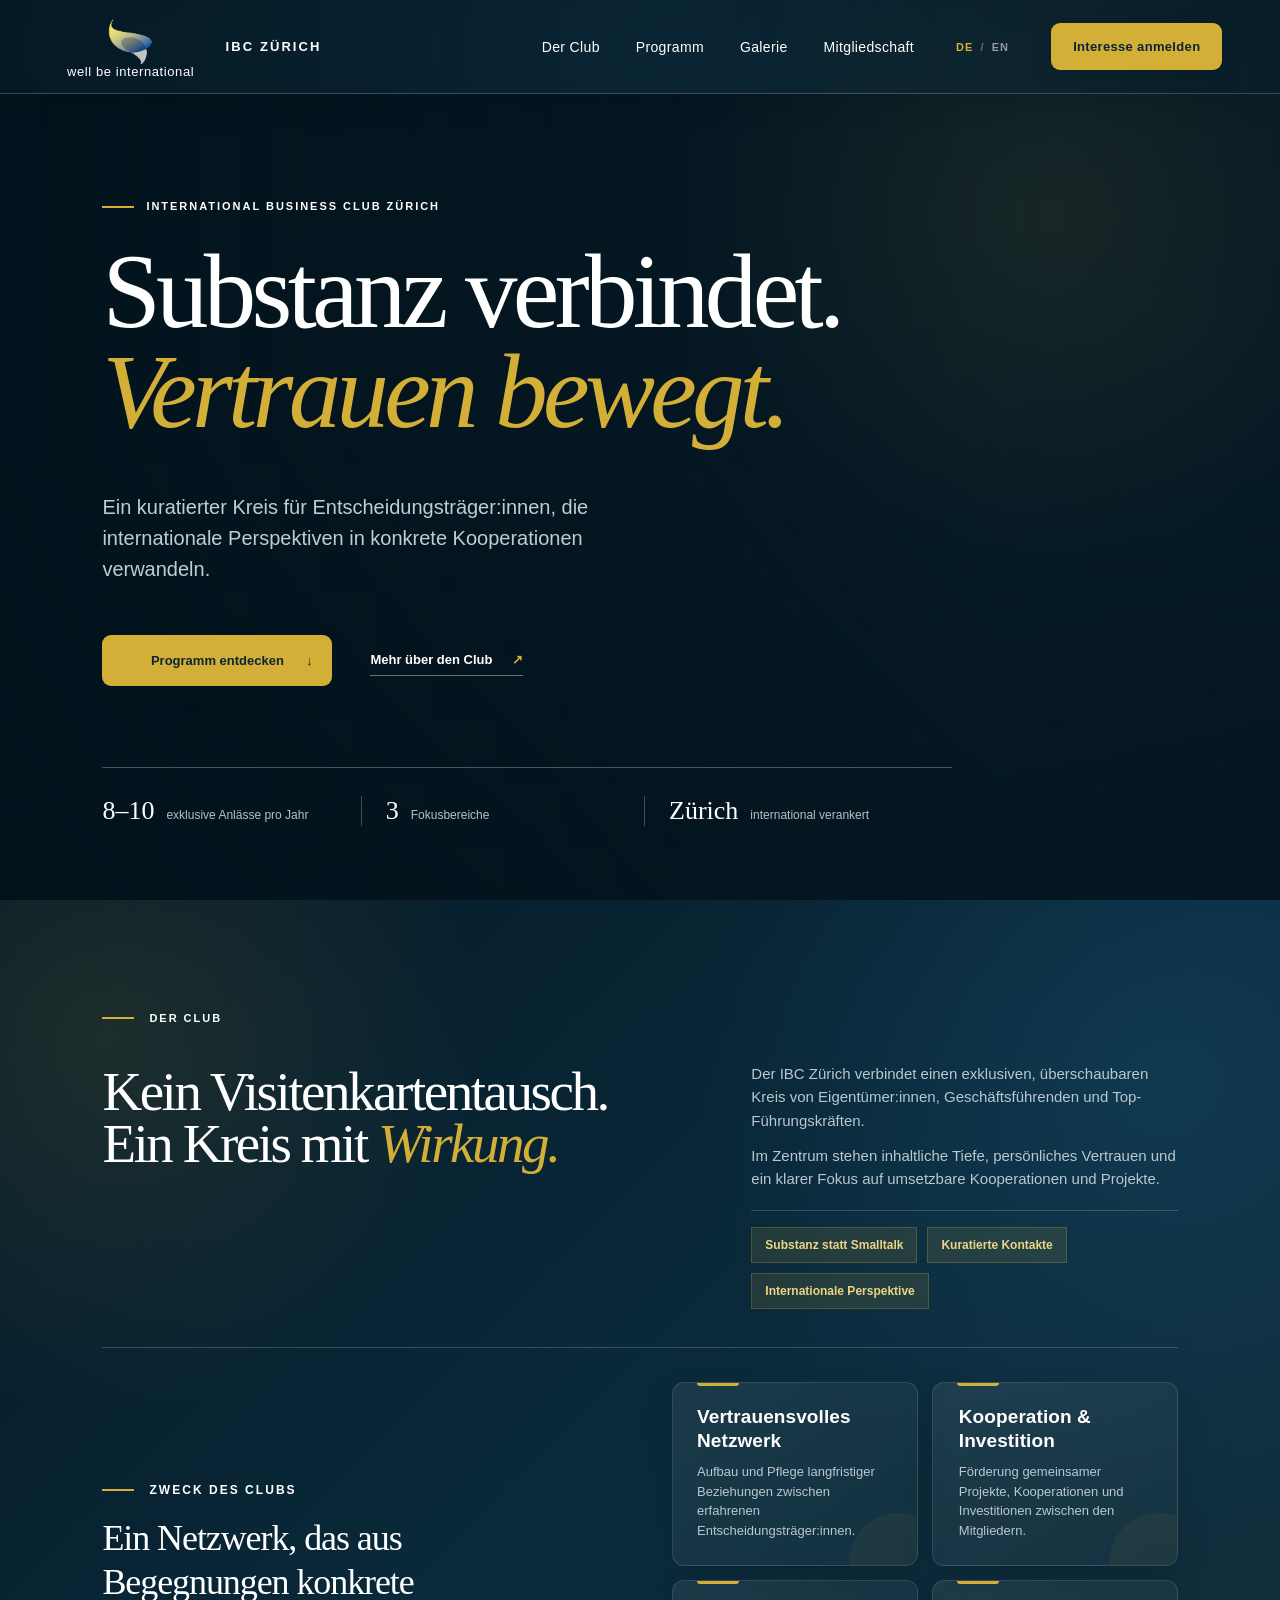
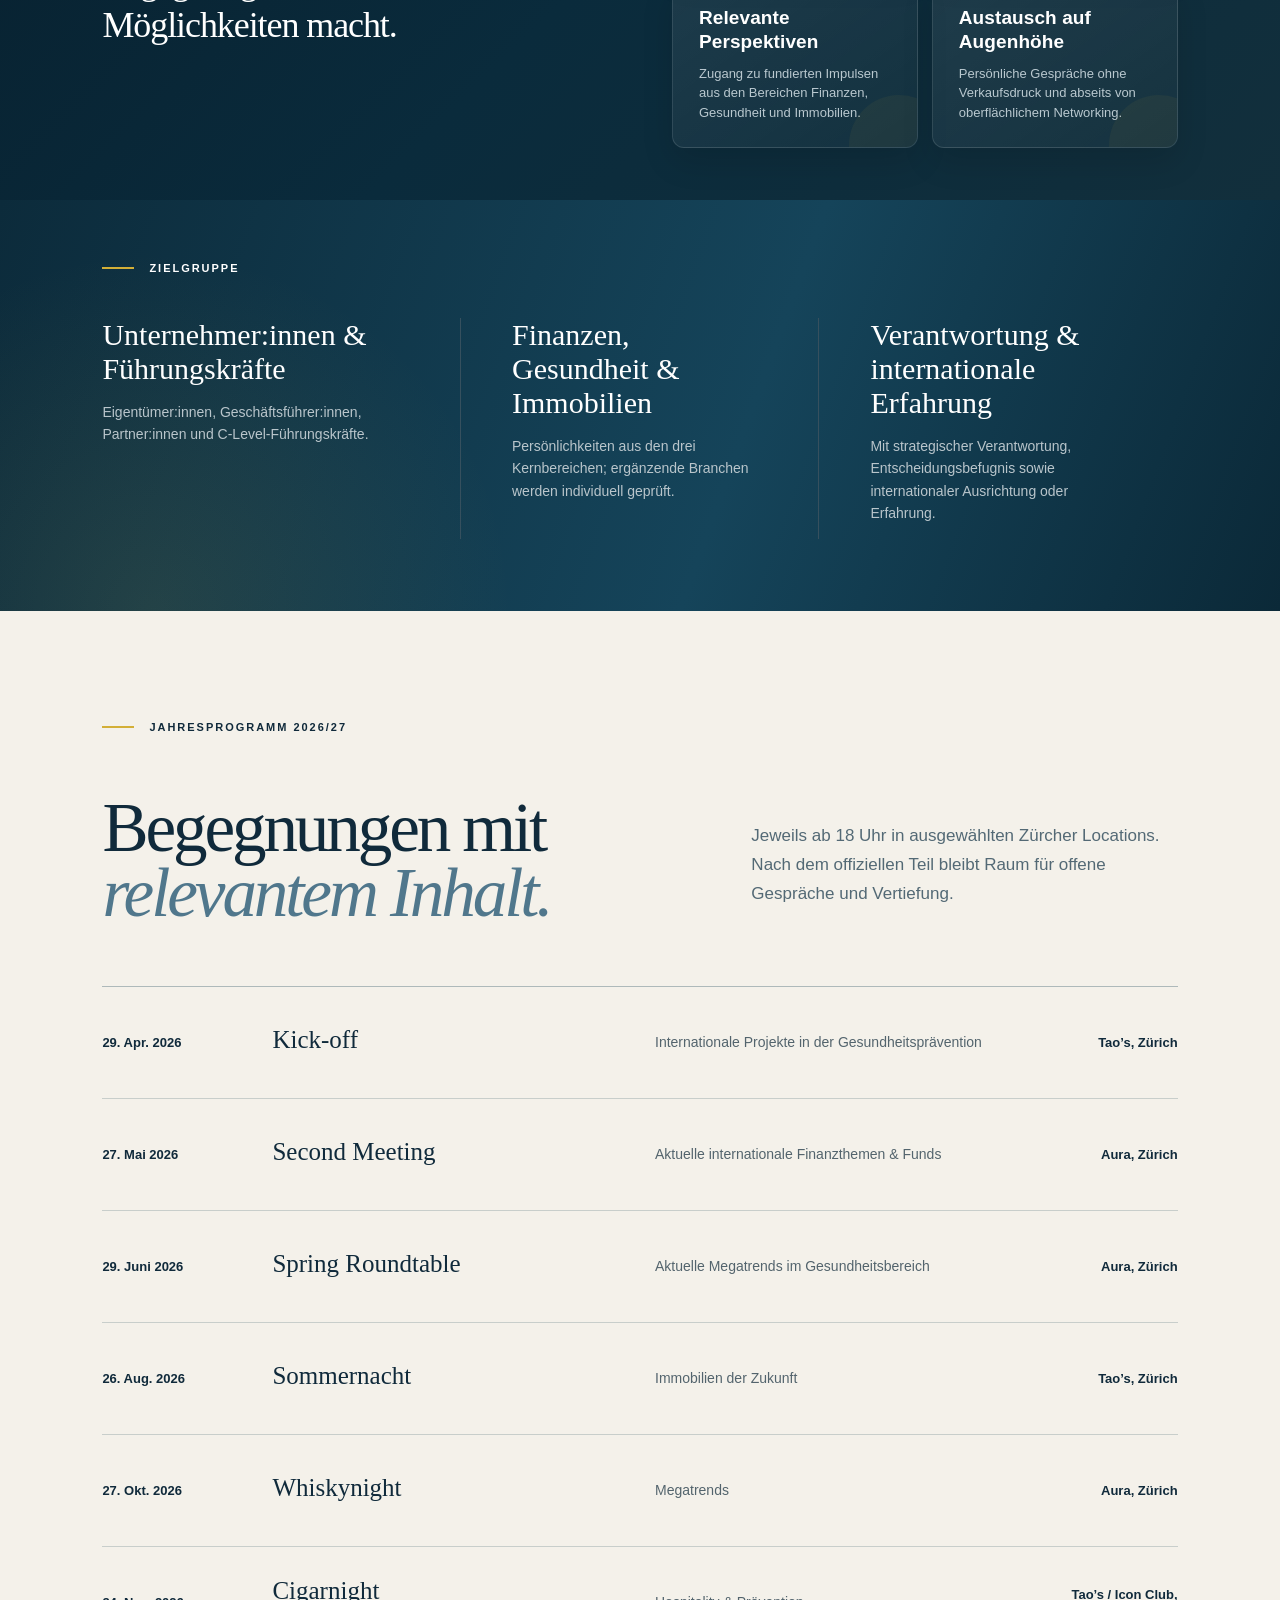
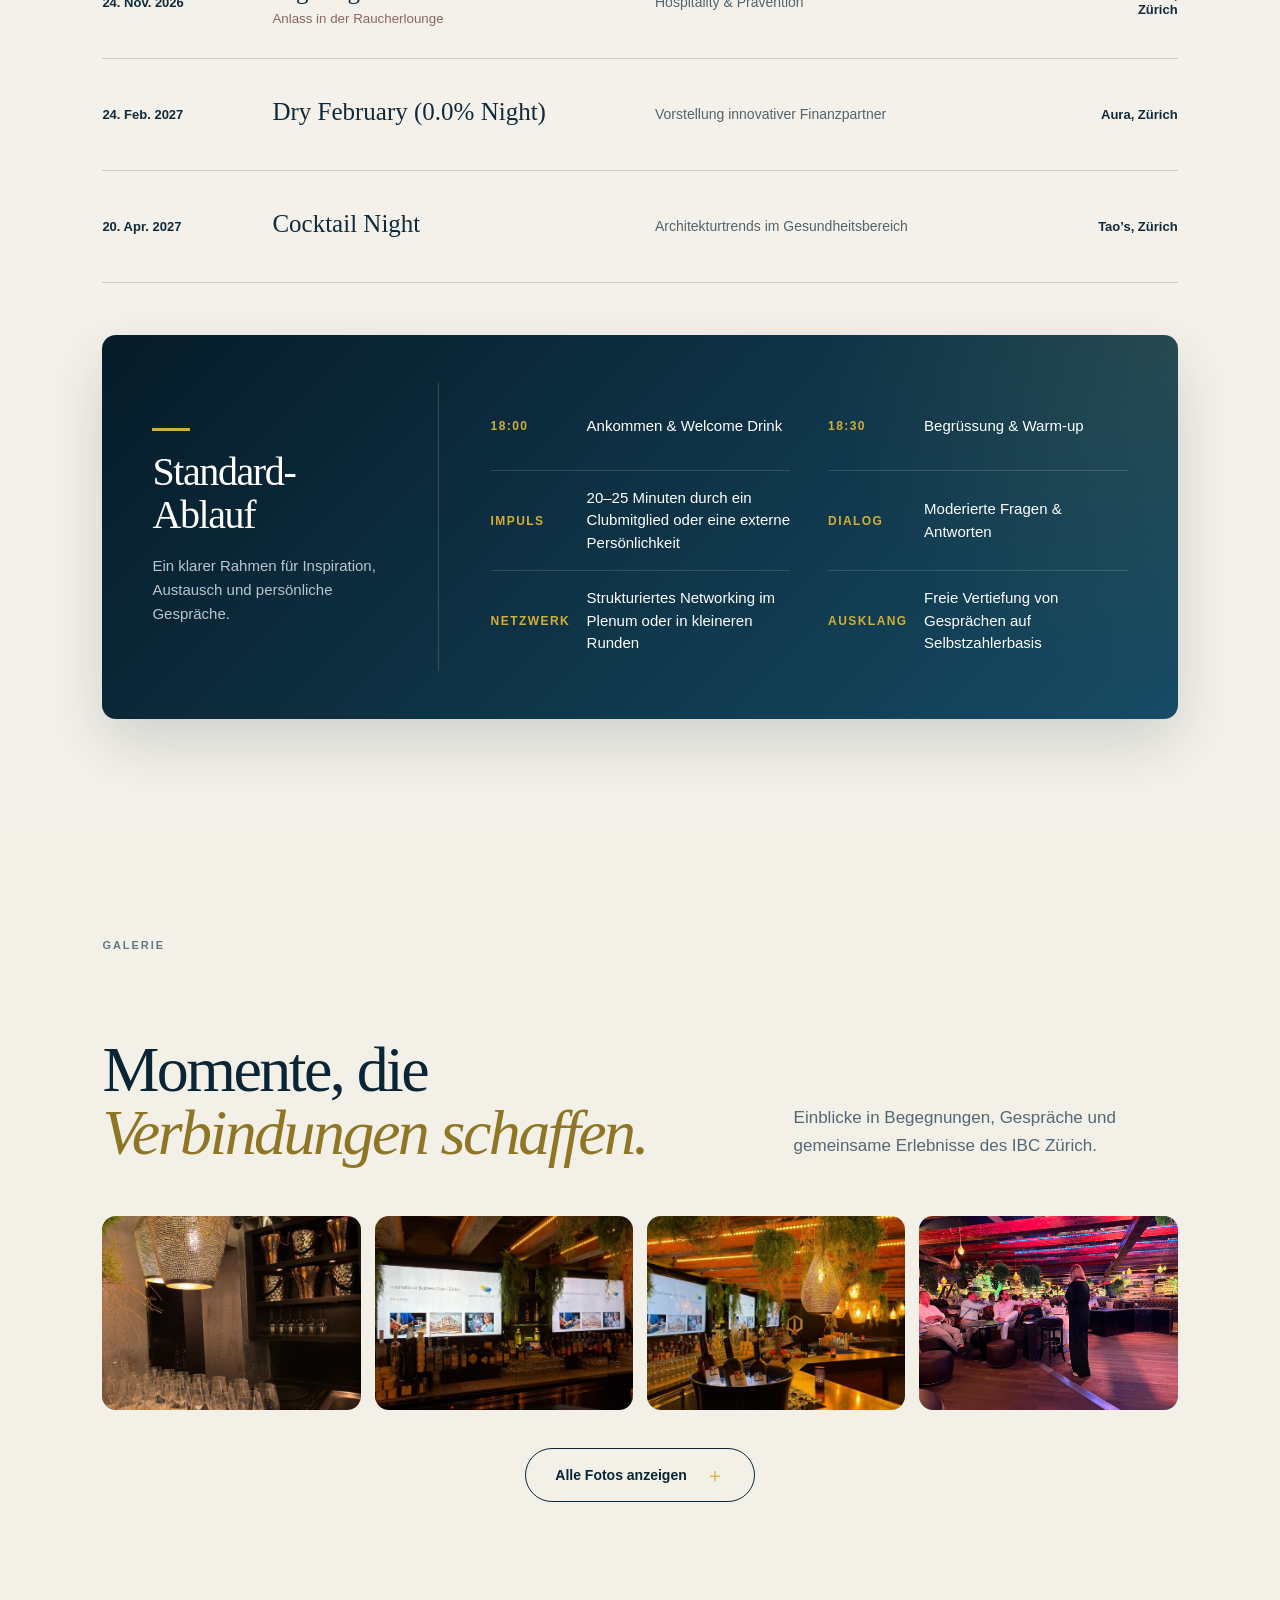
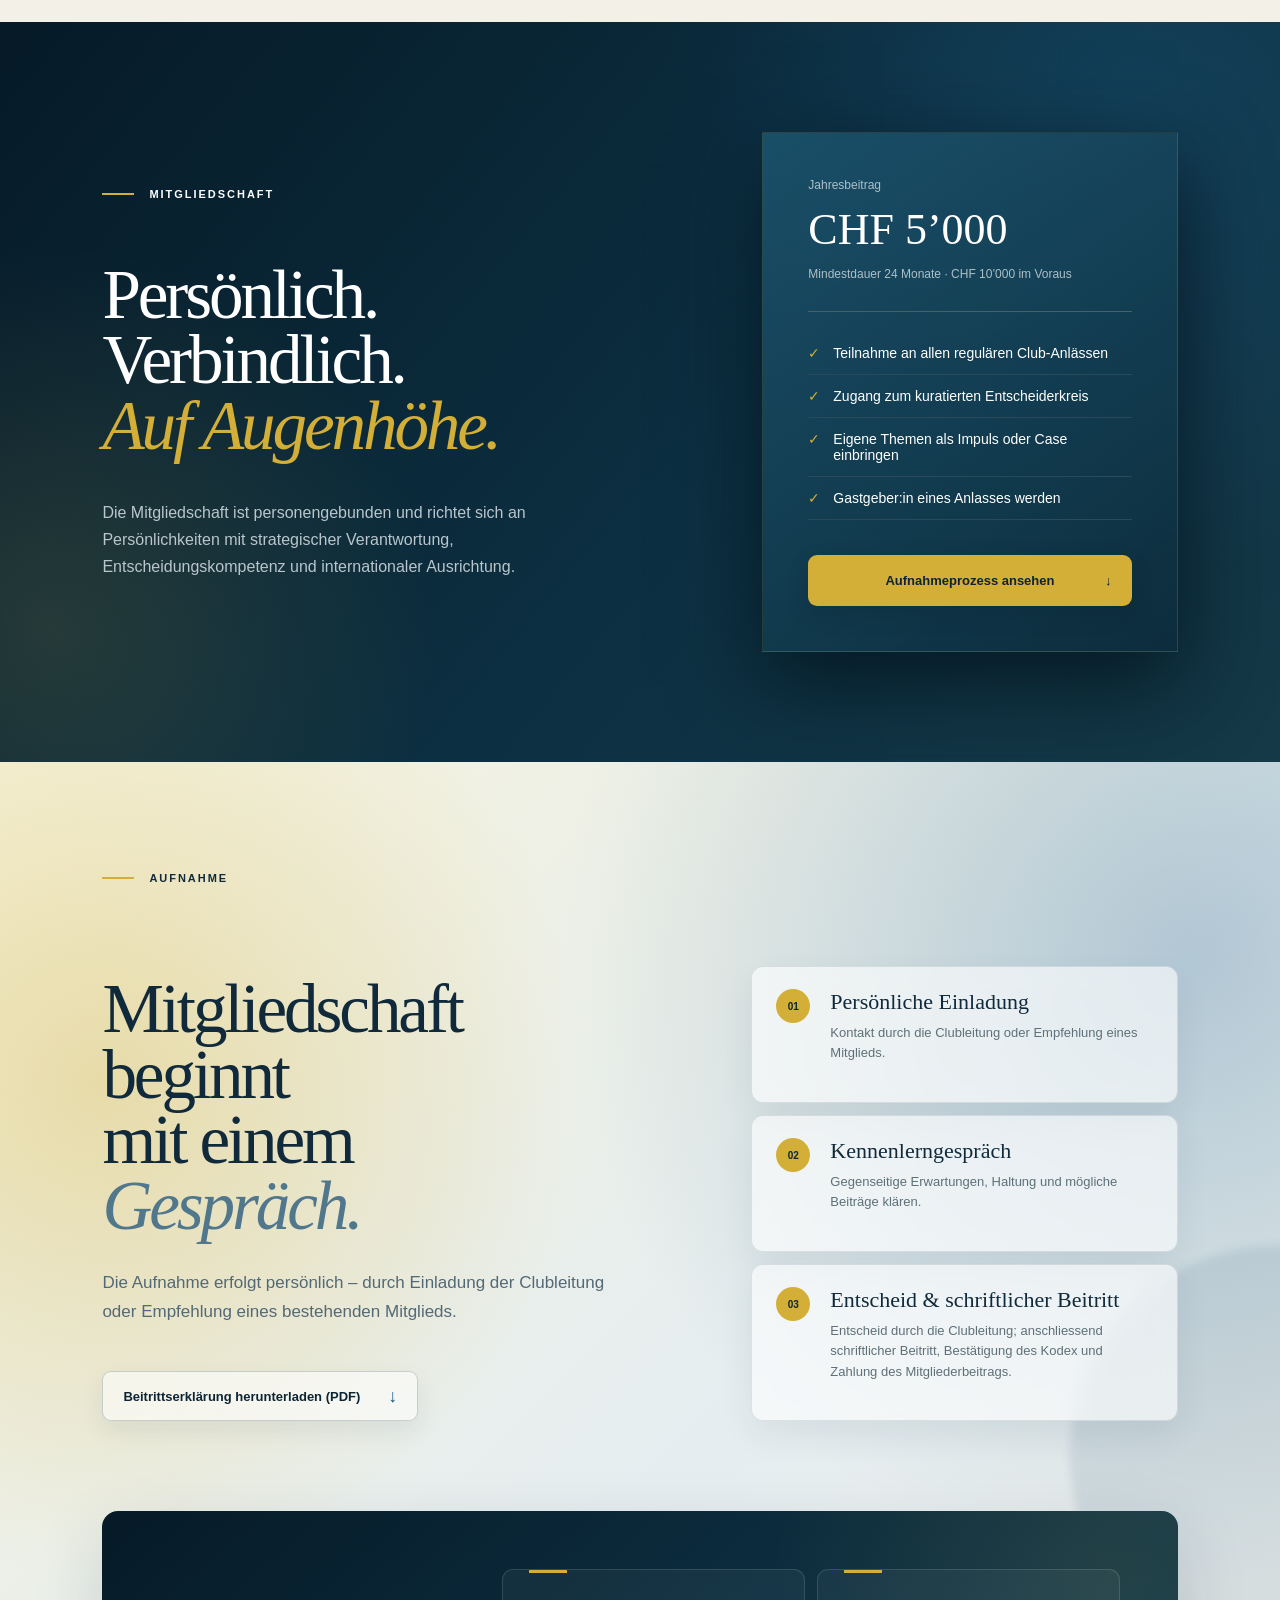
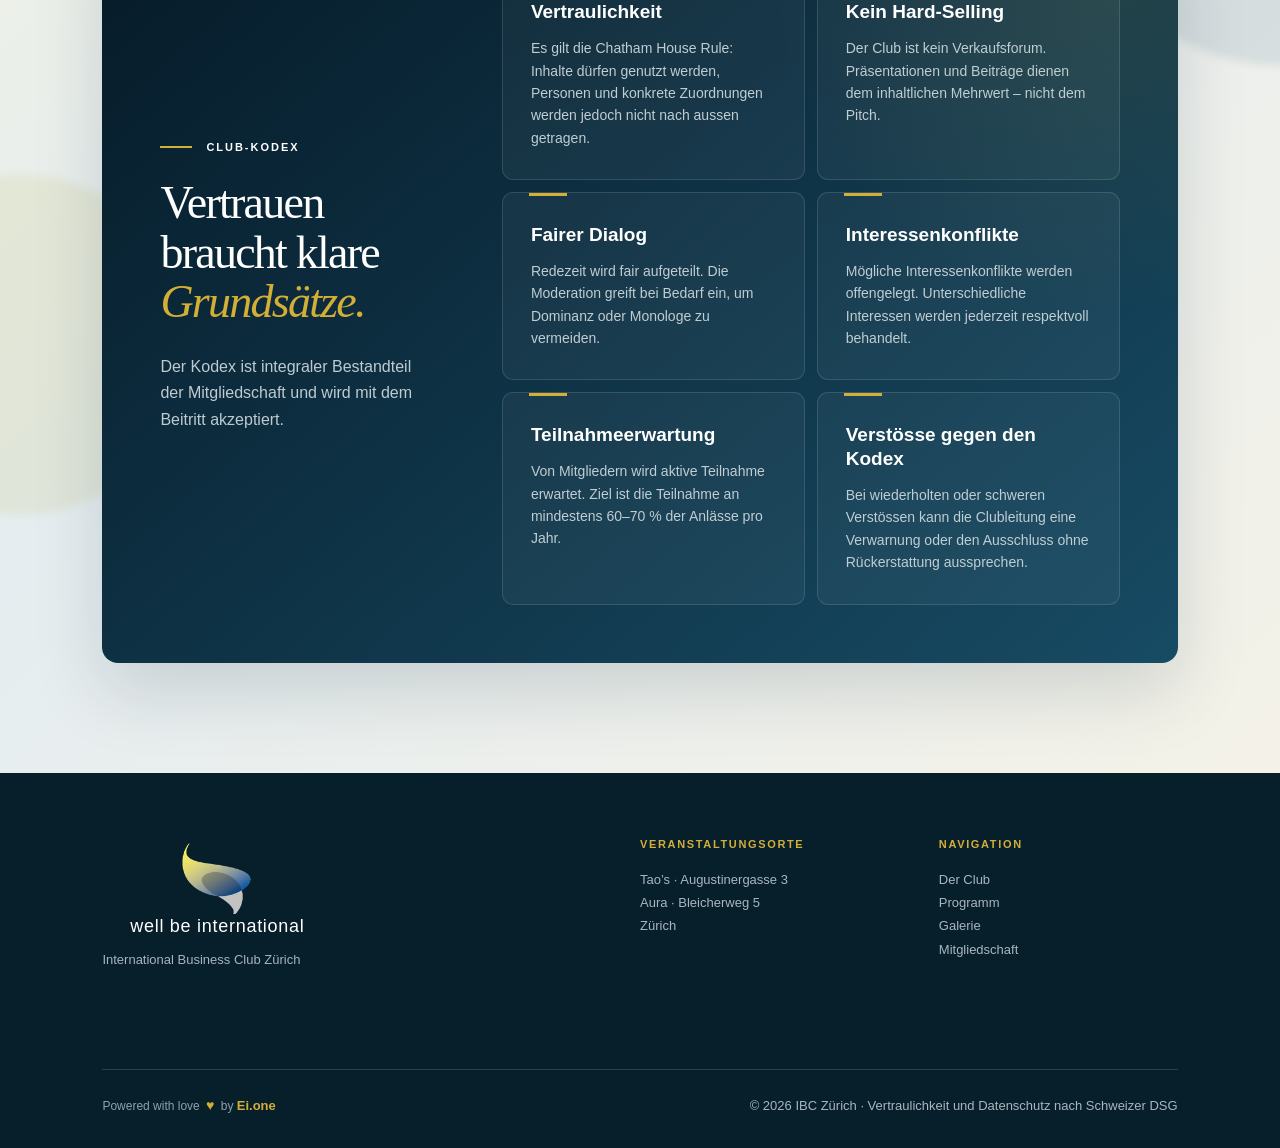
==== commit 8c6e8f31: "Show four gallery photos initially" ====
--- a/index.html
+++ b/index.html
@@ -65,8 +65,8 @@
                             <figure class="gallery-item gallery-item-2" tabindex="0" role="button"><img src="gallery-we2.jpeg" alt="Impression vom IBC Zürich Anlass 2" loading="lazy" decoding="async"></figure>
                             <figure class="gallery-item gallery-item-3" tabindex="0" role="button"><img src="gallery-we3.jpeg" alt="Impression vom IBC Zürich Anlass 3" loading="lazy" decoding="async"></figure>
                             <figure class="gallery-item gallery-item-4" tabindex="0" role="button"><img src="gallery-we4.jpeg" alt="Impression vom IBC Zürich Anlass 4" loading="lazy" decoding="async"></figure>
-                            <figure class="gallery-item gallery-item-5" tabindex="0" role="button"><img src="gallery-we5.jpeg" alt="Impression vom IBC Zürich Anlass 5" loading="lazy" decoding="async"></figure>
-                            <figure class="gallery-item gallery-item-6" tabindex="0" role="button"><img src="gallery-we6.jpeg" alt="Impression vom IBC Zürich Anlass 6" loading="lazy" decoding="async"></figure>
+                            <figure class="gallery-item gallery-item-5 gallery-extra" tabindex="0" role="button"><img src="gallery-we5.jpeg" alt="Impression vom IBC Zürich Anlass 5" loading="lazy" decoding="async"></figure>
+                            <figure class="gallery-item gallery-item-6 gallery-extra" tabindex="0" role="button"><img src="gallery-we6.jpeg" alt="Impression vom IBC Zürich Anlass 6" loading="lazy" decoding="async"></figure>
                             <figure class="gallery-item gallery-item-7 gallery-extra" tabindex="0" role="button"><img src="gallery-we7.jpeg" alt="Impression vom IBC Zürich Anlass 7" loading="lazy" decoding="async"></figure>
                             <figure class="gallery-item gallery-item-8 gallery-extra" tabindex="0" role="button"><img src="gallery-we8.jpeg" alt="Impression vom IBC Zürich Anlass 8" loading="lazy" decoding="async"></figure>
                             <figure class="gallery-item gallery-item-9 gallery-extra" tabindex="0" role="button"><img src="gallery-we9.jpeg" alt="Impression vom IBC Zürich Anlass 9" loading="lazy" decoding="async"></figure>
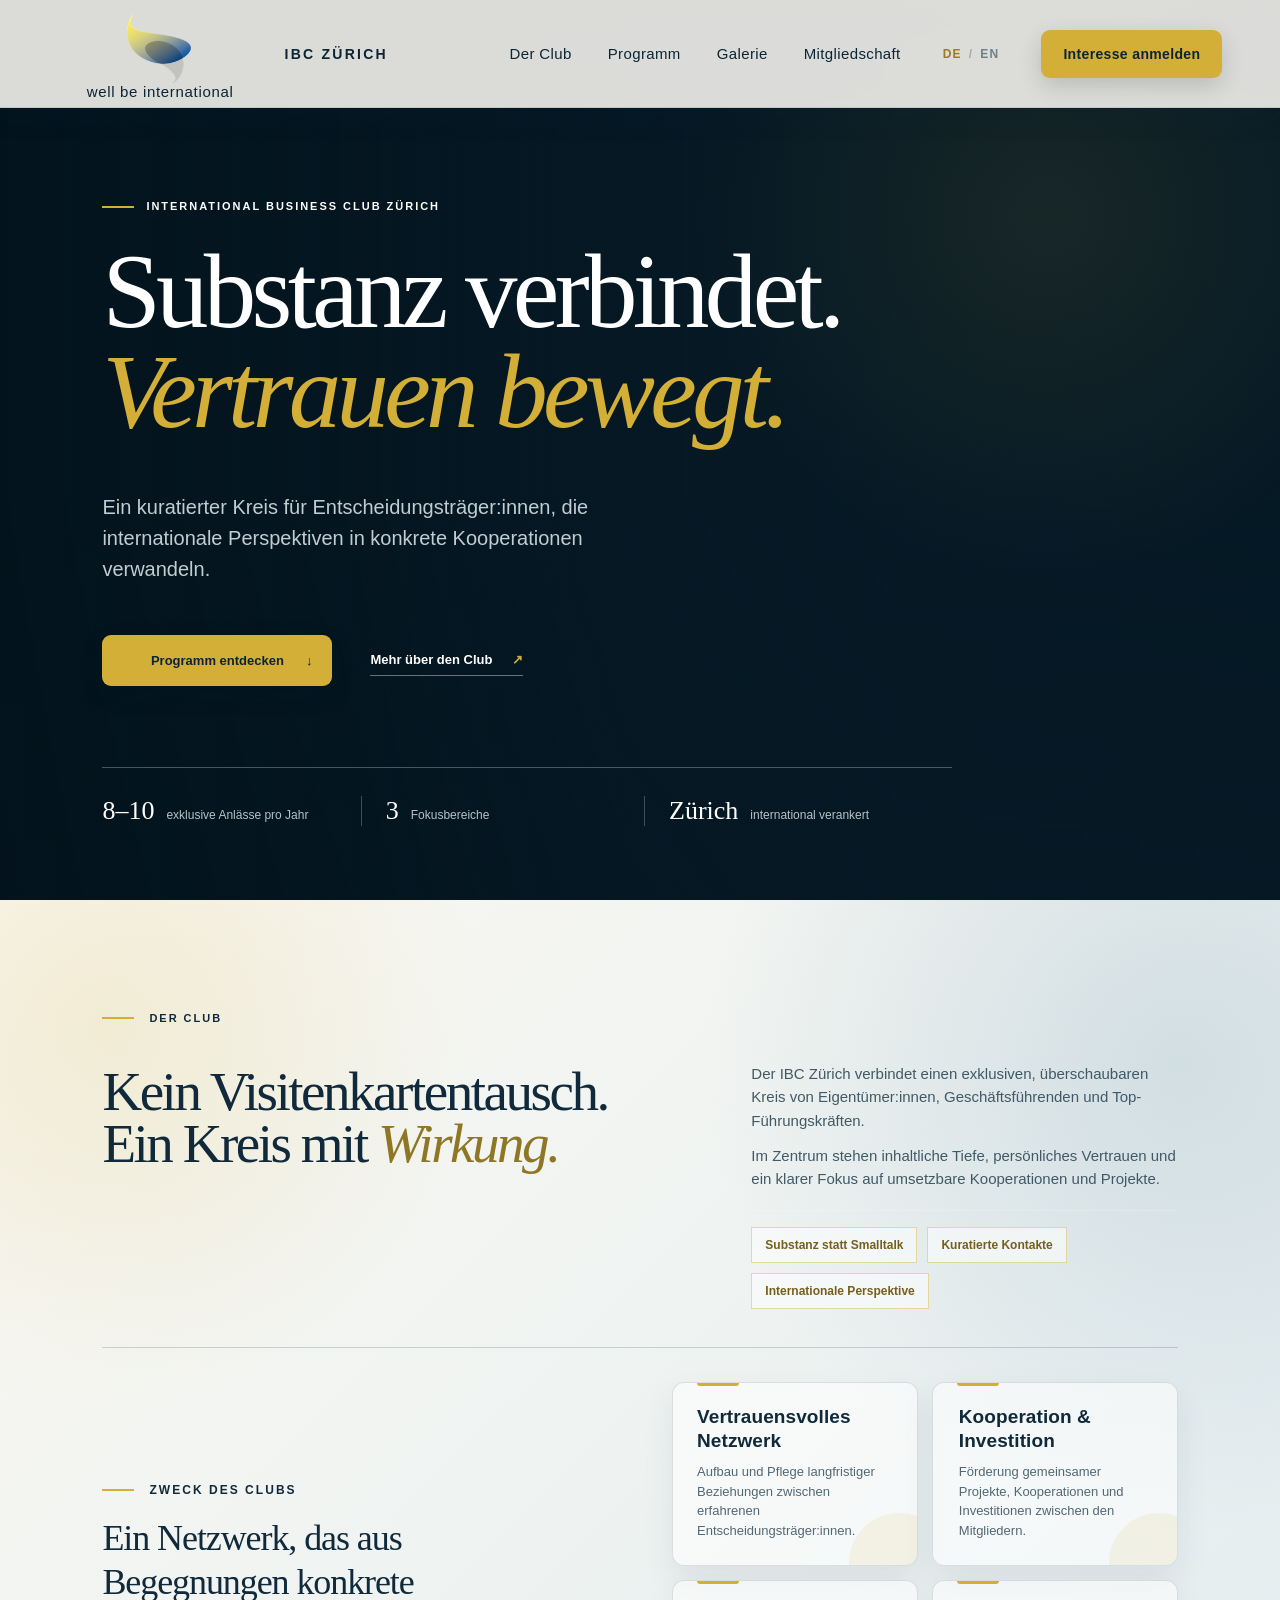
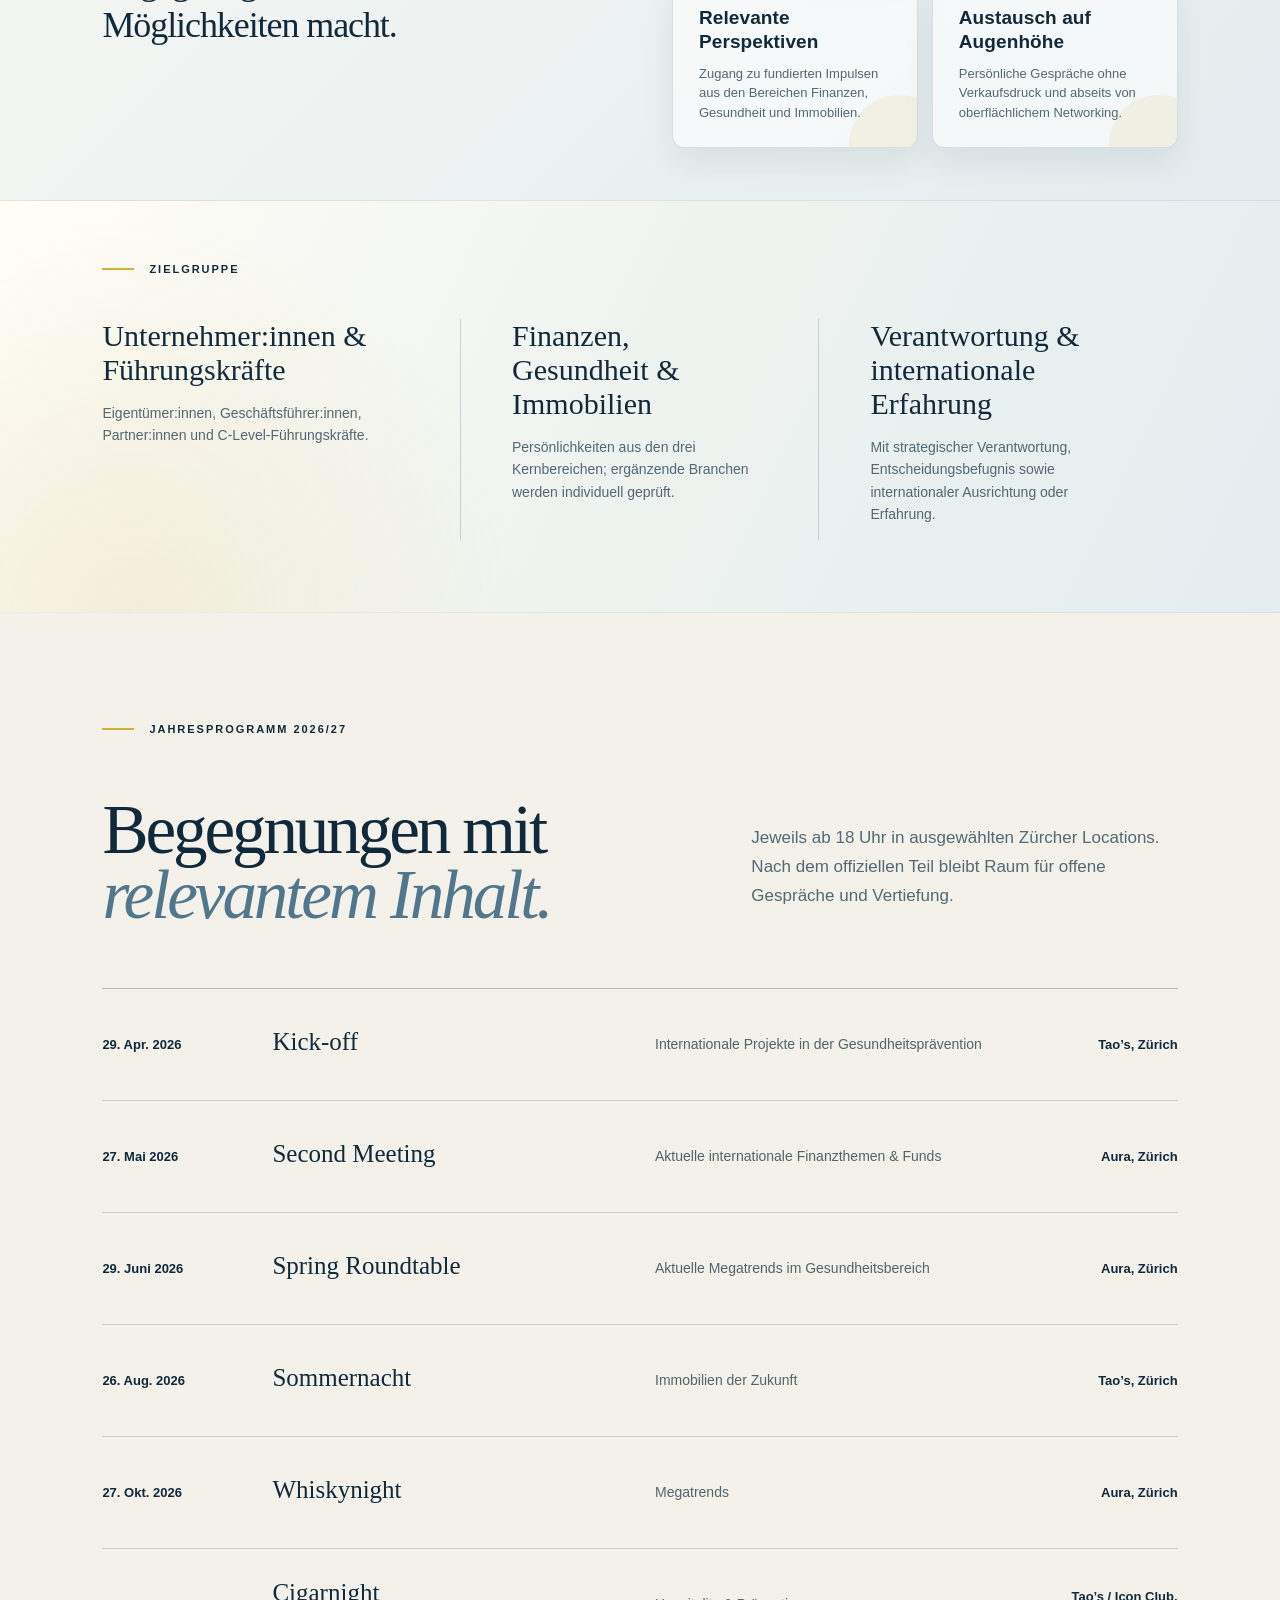
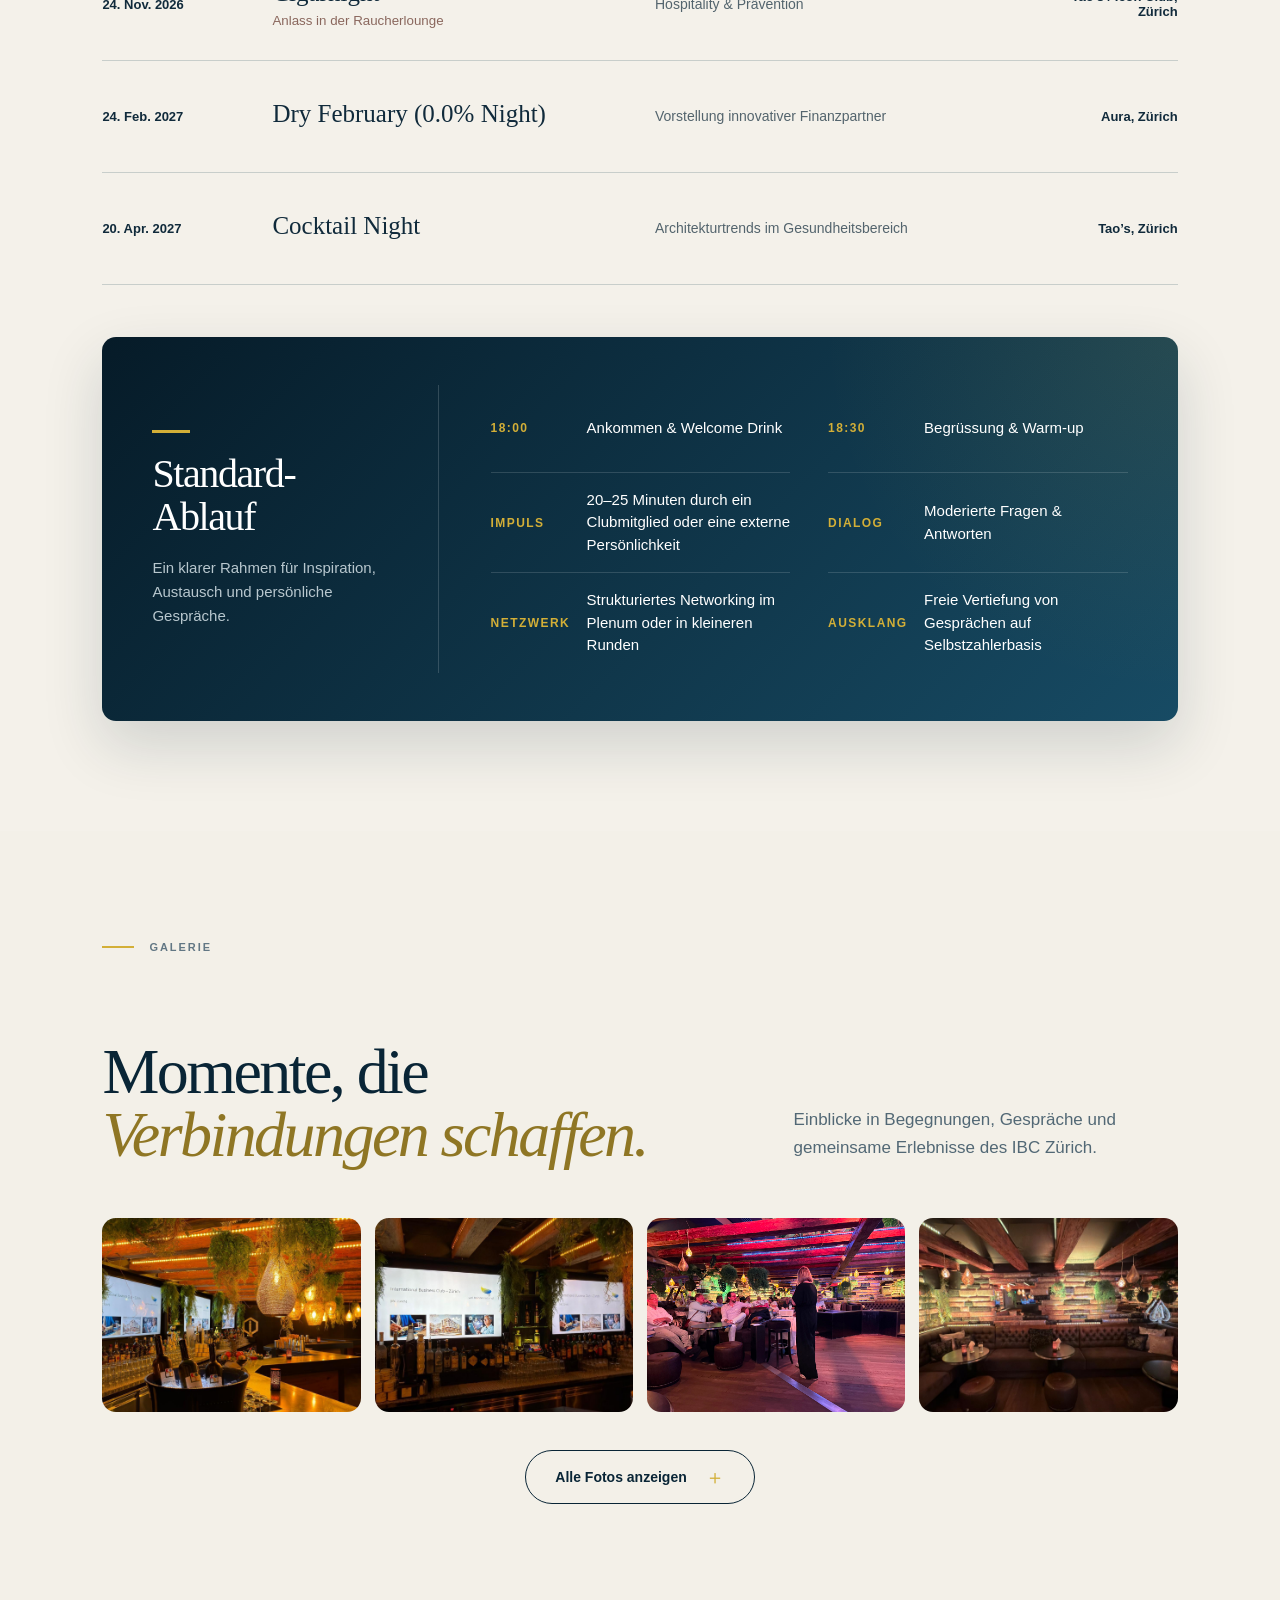
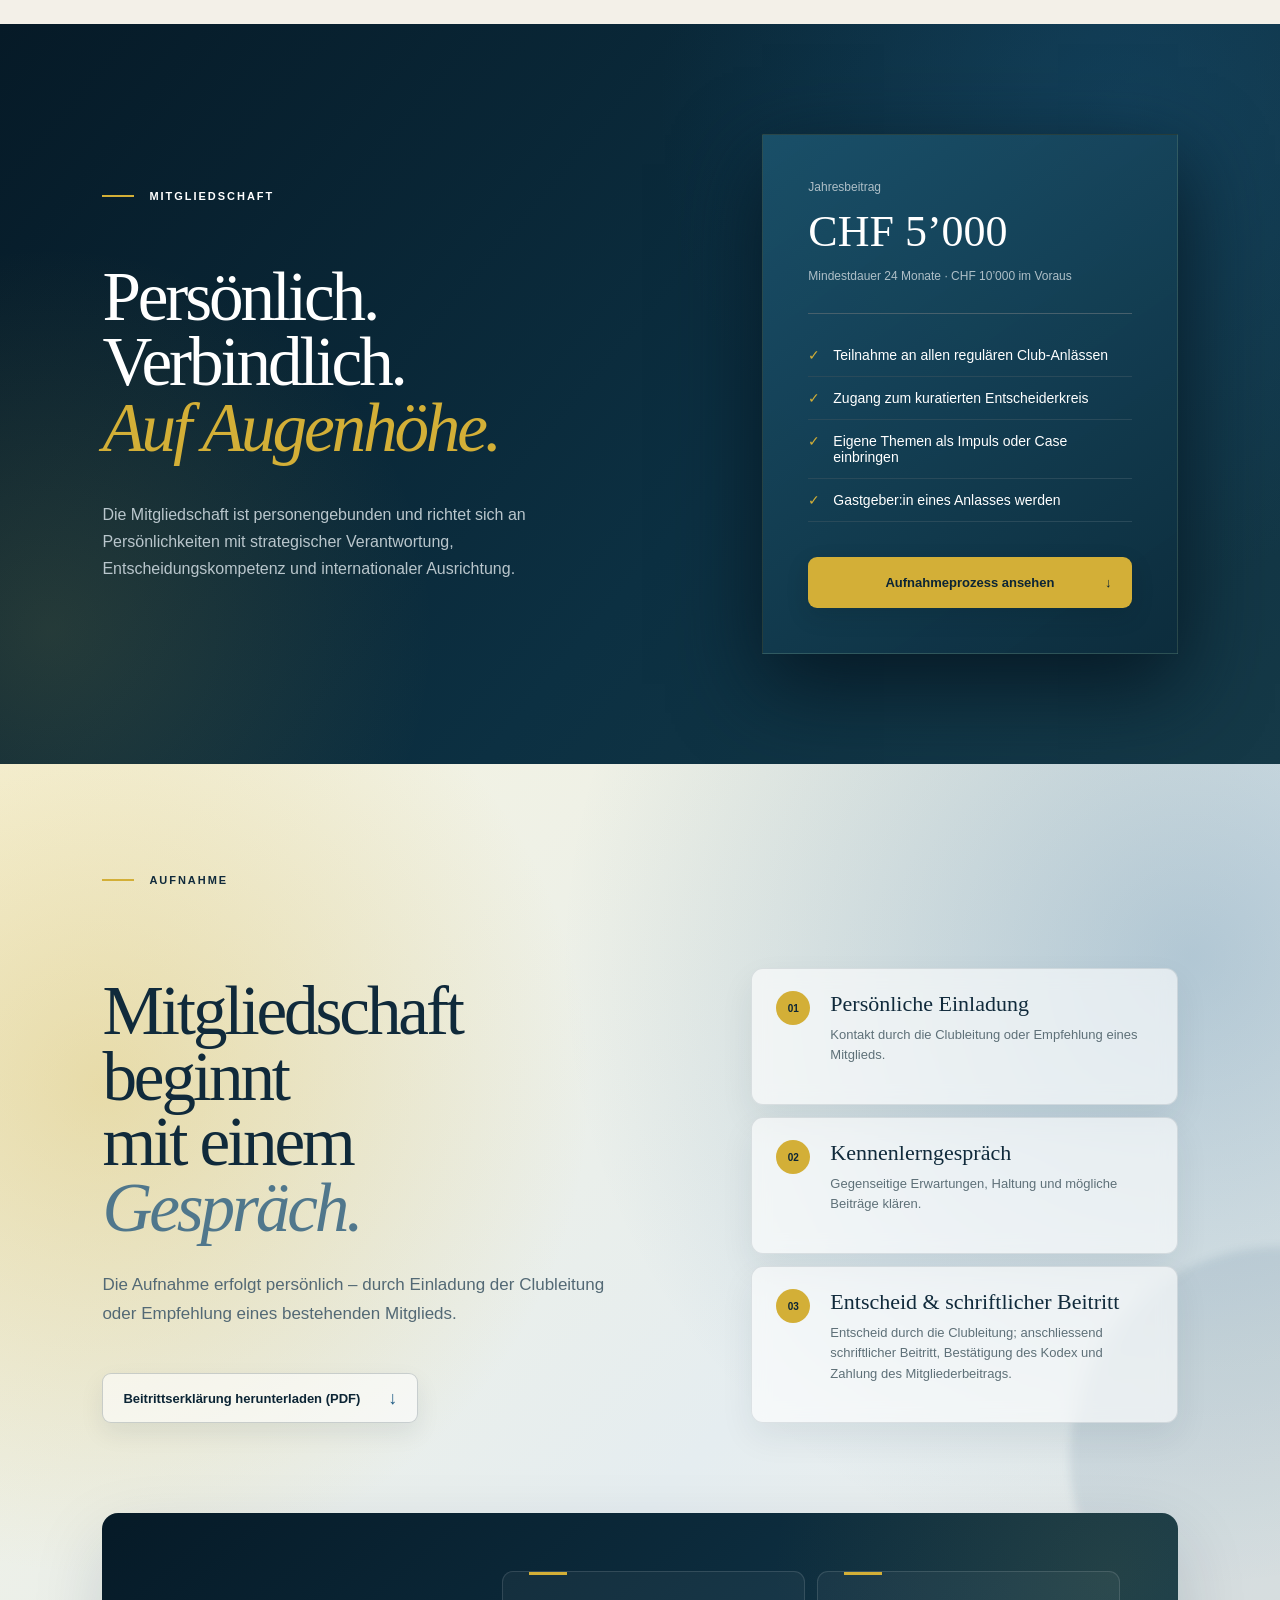
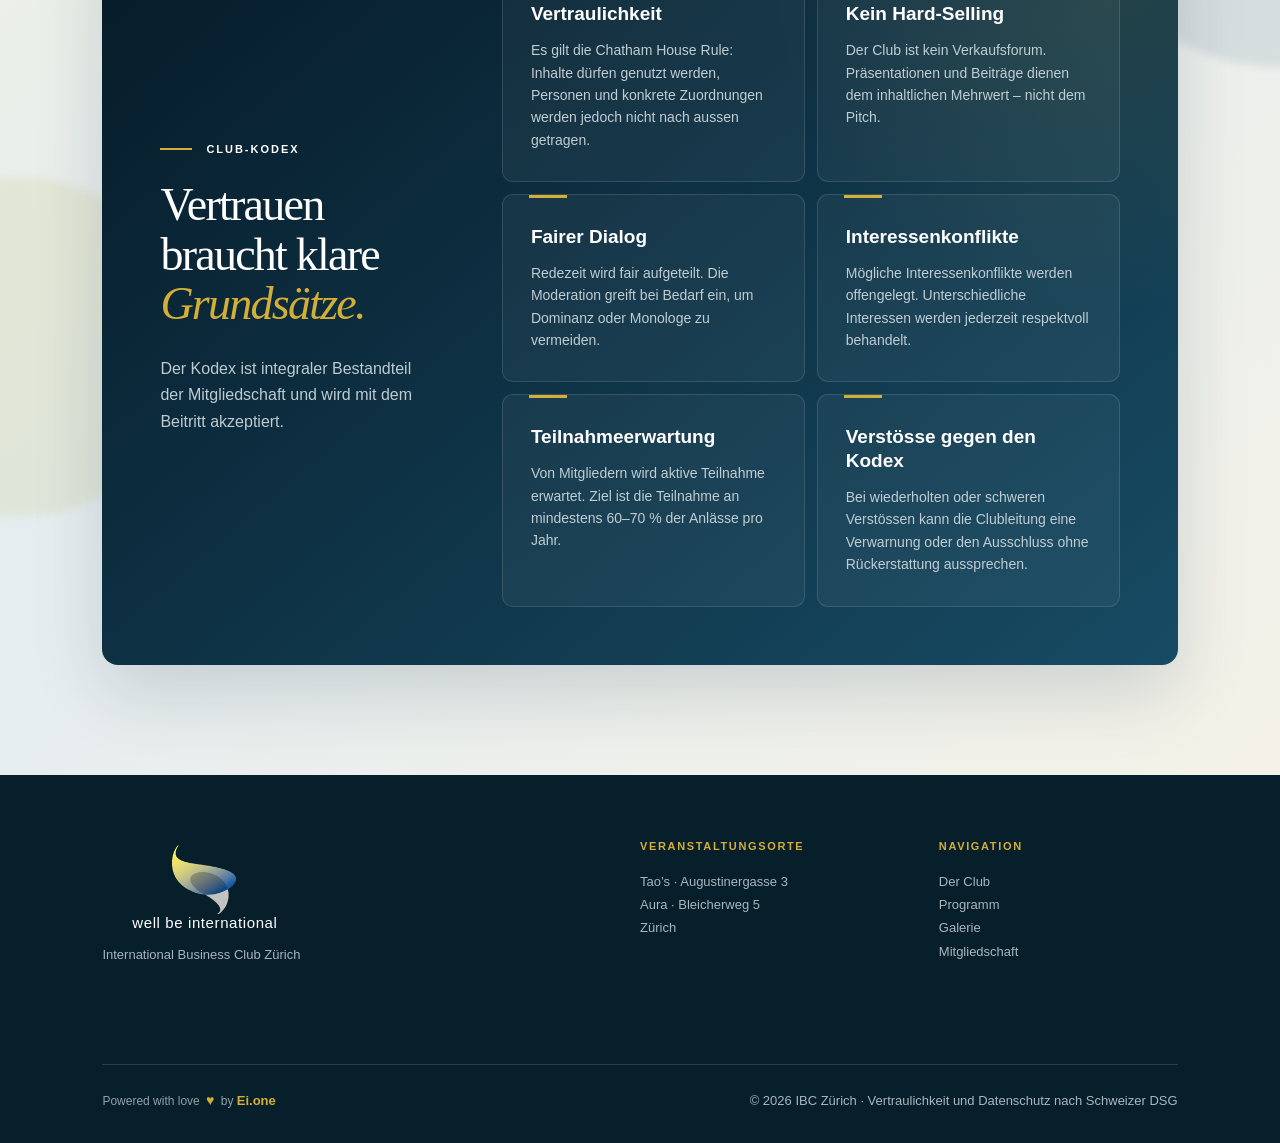
==== commit 3314dd3e: "Reorder gallery photos" ====
--- a/index.html
+++ b/index.html
@@ -61,11 +61,10 @@
             <p>Einblicke in Begegnungen, Gespräche und gemeinsame Erlebnisse des IBC Zürich.</p>
         </div>
         <div class="gallery-grid">
-                            <figure class="gallery-item gallery-item-1" tabindex="0" role="button"><img src="gallery-we1.jpeg" alt="Impression vom IBC Zürich Anlass 1" loading="lazy" decoding="async"></figure>
+                            <figure class="gallery-item gallery-item-3" tabindex="0" role="button"><img src="gallery-we3.jpeg" alt="Impression vom IBC Zürich Anlass 3" loading="lazy" decoding="async"></figure>
                             <figure class="gallery-item gallery-item-2" tabindex="0" role="button"><img src="gallery-we2.jpeg" alt="Impression vom IBC Zürich Anlass 2" loading="lazy" decoding="async"></figure>
-                            <figure class="gallery-item gallery-item-3" tabindex="0" role="button"><img src="gallery-we3.jpeg" alt="Impression vom IBC Zürich Anlass 3" loading="lazy" decoding="async"></figure>
                             <figure class="gallery-item gallery-item-4" tabindex="0" role="button"><img src="gallery-we4.jpeg" alt="Impression vom IBC Zürich Anlass 4" loading="lazy" decoding="async"></figure>
-                            <figure class="gallery-item gallery-item-5 gallery-extra" tabindex="0" role="button"><img src="gallery-we5.jpeg" alt="Impression vom IBC Zürich Anlass 5" loading="lazy" decoding="async"></figure>
+                            <figure class="gallery-item gallery-item-5" tabindex="0" role="button"><img src="gallery-we5.jpeg" alt="Impression vom IBC Zürich Anlass 5" loading="lazy" decoding="async"></figure>
                             <figure class="gallery-item gallery-item-6 gallery-extra" tabindex="0" role="button"><img src="gallery-we6.jpeg" alt="Impression vom IBC Zürich Anlass 6" loading="lazy" decoding="async"></figure>
                             <figure class="gallery-item gallery-item-7 gallery-extra" tabindex="0" role="button"><img src="gallery-we7.jpeg" alt="Impression vom IBC Zürich Anlass 7" loading="lazy" decoding="async"></figure>
                             <figure class="gallery-item gallery-item-8 gallery-extra" tabindex="0" role="button"><img src="gallery-we8.jpeg" alt="Impression vom IBC Zürich Anlass 8" loading="lazy" decoding="async"></figure>
@@ -76,6 +75,7 @@
                             <figure class="gallery-item gallery-item-13 gallery-extra" tabindex="0" role="button"><img src="gallery-we13.jpeg" alt="Impression vom IBC Zürich Anlass 13" loading="lazy" decoding="async"></figure>
                             <figure class="gallery-item gallery-item-14 gallery-extra" tabindex="0" role="button"><img src="gallery-we14.jpeg" alt="Impression vom IBC Zürich Anlass 14" loading="lazy" decoding="async"></figure>
                             <figure class="gallery-item gallery-item-15 gallery-extra" tabindex="0" role="button"><img src="gallery-we15.jpeg" alt="Impression vom IBC Zürich Anlass 15" loading="lazy" decoding="async"></figure>
+                            <figure class="gallery-item gallery-item-1 gallery-extra" tabindex="0" role="button"><img src="gallery-we1.jpeg" alt="Impression vom IBC Zürich Anlass 1" loading="lazy" decoding="async"></figure>
                     </div>
         <div class="gallery-action"><button class="gallery-toggle" type="button" aria-expanded="false" data-show="Alle Fotos anzeigen" data-hide="Weniger anzeigen">Alle Fotos anzeigen<span aria-hidden="true">＋</span></button></div>
     </section>
--- a/style-d3af37.css
+++ b/style-d3af37.css
@@ -18,14 +18,14 @@
 .hero { min-height:100vh; padding:18vh 8vw 4vh; position:relative; overflow:hidden; display:flex; flex-direction:column; justify-content:center; background:#061a26; color:#fff; isolation:isolate; }
 .hero-media,.hero-shade,.hero-frame { position:absolute; inset:0; margin:0; }
 .hero-media { z-index:-3; overflow:hidden; background:#061a26; }
-.hero-frame { opacity:0; animation:cinematic-fade 24s infinite; }
-.hero-frame img { width:100%; height:100%; object-fit:cover; filter:none; image-rendering:auto; backface-visibility:hidden; animation:cinematic-drift 24s infinite ease-in-out; }
-.frame-1 { animation-delay:0s; }.frame-2 { animation-delay:6s; }.frame-3 { animation-delay:12s; }.frame-4 { animation-delay:18s; }
-.frame-2 img { animation-delay:-6s; }.frame-3 img { animation-delay:-12s; }.frame-4 img { animation-delay:-18s; }
-.hero-shade { z-index:-2; background:linear-gradient(90deg,rgba(3,18,27,.76) 0%,rgba(3,18,27,.48) 42%,rgba(3,18,27,.07) 78%,rgba(3,18,27,.13) 100%),linear-gradient(0deg,rgba(3,18,27,.4),transparent 52%); }
+.hero-frame { opacity:0; animation:cinematic-fade 48s infinite; }
+.hero-frame img { width:100%; height:100%; object-fit:cover; filter:none; image-rendering:auto; backface-visibility:hidden; animation:cinematic-drift 48s infinite ease-in-out; }
+.frame-1 { animation-delay:0s; }.frame-2 { animation-delay:12s; }.frame-3 { animation-delay:24s; }.frame-4 { animation-delay:36s; }
+.frame-2 img { animation-delay:-12s; }.frame-3 img { animation-delay:-24s; }.frame-4 img { animation-delay:-36s; }
+.hero-shade { z-index:-2; background:linear-gradient(90deg,rgba(3,18,27,.48) 0%,rgba(3,18,27,.28) 38%,rgba(3,18,27,.04) 72%,rgba(3,18,27,.02) 100%),linear-gradient(0deg,rgba(3,18,27,.16),transparent 48%); }
 .hero:after { content:''; position:absolute; inset:0; z-index:-1; background:radial-gradient(circle at 82% 24%,rgba(211,175,55,.09),transparent 29%); }
-@keyframes cinematic-fade { 0%{opacity:0} 6%{opacity:1} 20%{opacity:1} 26%{opacity:0} 100%{opacity:0} }
-@keyframes cinematic-drift { 0%{transform:scale(1.02) translate3d(-.6%,0,0)} 50%{transform:scale(1.07) translate3d(.6%,-.35%,0)} 100%{transform:scale(1.02) translate3d(-.6%,0,0)} }
+@keyframes cinematic-fade { 0%{opacity:0} 6%{opacity:1} 18%{opacity:1} 24%{opacity:0} 100%{opacity:0} }
+@keyframes cinematic-drift { 0%{transform:scale(1.01) translate3d(-.25%,0,0)} 50%{transform:scale(1.045) translate3d(.25%,-.15%,0)} 100%{transform:scale(1.01) translate3d(-.25%,0,0)} }
 .eyebrow,.section-label { text-transform:uppercase; letter-spacing:.18em; font-size:11px; font-weight:700; position:relative; z-index:1; }
 .eyebrow span { display:inline-block; width:32px; height:2px; background:var(--lime); vertical-align:middle; margin-right:12px; }
 h1,h2 { font-family:Georgia, 'Times New Roman', serif; font-weight:400; letter-spacing:-.045em; line-height:.95; margin:30px 0; }
@@ -117,13 +117,15 @@
 footer { position:relative; background:#071e2b; color:#fff; padding:65px 8vw 30px; display:grid; grid-template-columns:2fr 1fr 1fr; gap:60px; }.footer-logo { width:230px;display:inline-flex;flex-direction:column;align-items:center;gap:3px; }.footer-logo-symbol { width:115px;height:76px;display:block;background:url('club-01.png') right top/185px auto no-repeat; }.footer-logo-text { color:#fff;font:400 18px/1 "Segoe UI Variable","Segoe UI",Arial,sans-serif;letter-spacing:.04em;white-space:nowrap; }.footer-brand p { color:#a7b5bc; }footer strong { display:block; font-size:11px; text-transform:uppercase; letter-spacing:.15em; margin-bottom:18px; color:var(--lime); }footer p,footer a { display:block; font-size:13px; color:#a8b7be; line-height:1.8; }.legal { margin:0; padding:0; border:0; text-align:right; }
 .gallery { background:#f3f0e8; color:#092536; padding-top:110px; padding-bottom:120px; }
 .gallery-head { display:grid; grid-template-columns:minmax(260px,1.2fr) minmax(240px,.8fr); column-gap:9vw; align-items:end; margin-bottom:52px; }
-.gallery-head .section-label { grid-column:1/-1; }
+.gallery-head .section-label { grid-column:1/-1; display:flex; align-items:center; gap:15px; }
+.gallery-head .section-label:before { content:""; width:32px; height:2px; flex:0 0 32px; background:var(--lime); }
 .gallery-head h2 { margin:26px 0 0; font:400 clamp(42px,5vw,76px)/.98 Georgia,serif; letter-spacing:-.04em; }
 .gallery-head h2 em { color:#8f7624; }
 .gallery-head p { max-width:520px; margin:0 0 4px; color:#526875; font-size:17px; line-height:1.65; }
 .gallery-grid { display:grid; grid-template-columns:repeat(4,minmax(0,1fr)); gap:14px; }
 .gallery-item { margin:0; aspect-ratio:4/3; overflow:hidden; border-radius:14px; background:#d8d9d2; cursor:zoom-in; outline:0; }
 .gallery-item img { display:block; width:100%; height:100%; object-fit:cover; transition:transform .6s ease,filter .3s ease; }
+.gallery-item-1 img { object-position:center 82%; }
 .gallery-item:hover img,.gallery-item:focus-visible img { transform:scale(1.04); filter:brightness(.86); }
 .gallery-item:focus-visible { box-shadow:0 0 0 3px var(--lime); }
 .gallery-extra { display:none; }
@@ -152,6 +154,50 @@
 @media (max-width:600px) { .standard-agenda { padding:32px 24px; }.agenda-grid { grid-template-columns:1fr; }.agenda-grid article,.agenda-grid article:nth-child(2n),.agenda-grid article:nth-child(3n),.agenda-grid article:nth-last-child(-n+2),.agenda-grid article:nth-last-child(-n+3) { grid-template-columns:72px 1fr;column-gap:24px;border-bottom:1px solid rgba(255,255,255,.14); }.agenda-grid article:last-child { border-bottom:0; } }
 @media (max-width:900px) { .event { grid-template-columns:110px 1fr; }.event p,.place { grid-column:2; } }
 @media (max-width:600px) { .event { grid-template-columns:1fr;gap:9px;padding:20px 0; }.event time,.event div,.event p,.place { grid-column:1;text-align:left;margin:0; } }
+
+/* Light visual sequence for the first three sections after the hero. */
+.intro { background:radial-gradient(circle at 8% 14%,rgba(211,175,55,.16),transparent 27%),radial-gradient(circle at 92% 18%,rgba(30,91,132,.13),transparent 34%),linear-gradient(135deg,#faf8f2 0%,#edf2f1 58%,#e3ecef 100%); color:var(--ink); }
+.intro .section-label,.purpose-heading>span { color:var(--ink); }
+.intro h2 em { color:#8f7624; }
+.intro .intro-copy>p { color:#415966; }
+.intro .principles span { color:#755f1d; border-color:rgba(211,175,55,.45); background:rgba(255,255,255,.56); }
+.club-purpose { border-top-color:rgba(16,42,59,.18); }
+.purpose-grid article { border-color:rgba(16,42,59,.13); background:rgba(255,255,255,.58); box-shadow:0 14px 32px rgba(16,42,59,.08); }
+.purpose-grid article:after { background:rgba(211,175,55,.11); }
+.purpose-grid article:hover { border-color:rgba(211,175,55,.6); background:#fff; }
+.purpose-grid p { color:#526875; }
+.benefit-band { background:radial-gradient(circle at 10% 100%,rgba(211,175,55,.15),transparent 32%),linear-gradient(115deg,#fffdf7,#edf2ef 55%,#e3edf0); color:var(--ink); border-top:1px solid rgba(16,42,59,.08); border-bottom:1px solid rgba(16,42,59,.08); }
+.benefit-heading { color:var(--ink); }
+.benefit-band article { border-right-color:rgba(16,42,59,.18); }
+.benefit-band p { color:#526875; }
+@media (max-width:900px) { .purpose-grid article,.purpose-grid article:nth-child(-n+2) { border-color:rgba(16,42,59,.13); }.benefit-band article { border-bottom-color:rgba(16,42,59,.16); } }
+@media (max-width:600px) { .purpose-grid article,.purpose-grid article:nth-child(-n+2) { border-top-color:rgba(16,42,59,.16); } }
+
+/* Light translucent header over the hero and page content. */
+.nav-shell { border-bottom-color:rgba(16,42,59,.12); background:rgba(250,248,242,.88); color:var(--navy); backdrop-filter:blur(16px) saturate(135%); box-shadow:0 8px 28px rgba(16,42,59,.1); }
+.logo-text { color:var(--navy); }
+nav a:hover { color:#8f7624; }
+.language-switch span { color:rgba(16,42,59,.28); }
+.language-switch a { color:rgba(16,42,59,.52); }
+.language-switch a:hover,.language-switch a.active { color:#9b7d1f; }
+.hero-shade { background:linear-gradient(90deg,rgba(3,18,27,.74) 0%,rgba(3,18,27,.49) 28%,rgba(3,18,27,.19) 49%,rgba(3,18,27,.03) 70%,transparent 100%),linear-gradient(0deg,rgba(3,18,27,.17),transparent 45%); }
+.footer-logo { width:205px; gap:1px; }
+.footer-logo-symbol { width:108px; height:74px; background-size:174px auto; }
+.footer-logo-text { font-size:15px; }
+.nav-shell { height:108px; }
+.logo-lockup { width:205px; height:98px; }
+.logo-symbol { width:108px; height:74px; background-size:174px auto; }
+.logo-text { font-size:15px; }
+.brand { font-size:14px; }
+nav { font-size:15px; }
+.language-switch { font-size:12px; }
+.nav-cta { font-size:14px; }
+@media (max-width:600px) {
+  .nav-shell { height:88px; }
+  .logo-lockup { width:160px; height:82px; }
+  .logo-symbol { width:86px; height:60px; background-size:140px auto; }
+  .logo-text { font-size:13px; }
+}
 @media (max-width:900px) { .benefit-grid { grid-template-columns:1fr; } }
 @media (max-width:900px) { .codex-panel { grid-template-columns:1fr;gap:38px;padding:44px; }.codex-intro { padding-right:0; }.codex-grid { grid-template-columns:repeat(2,1fr); } }
 @media (max-width:600px) { .codex-panel { margin-top:65px;padding:34px 24px; }.codex-intro h3 { font-size:34px; }.codex-grid { grid-template-columns:1fr; }.codex-grid article { min-height:0; } }
